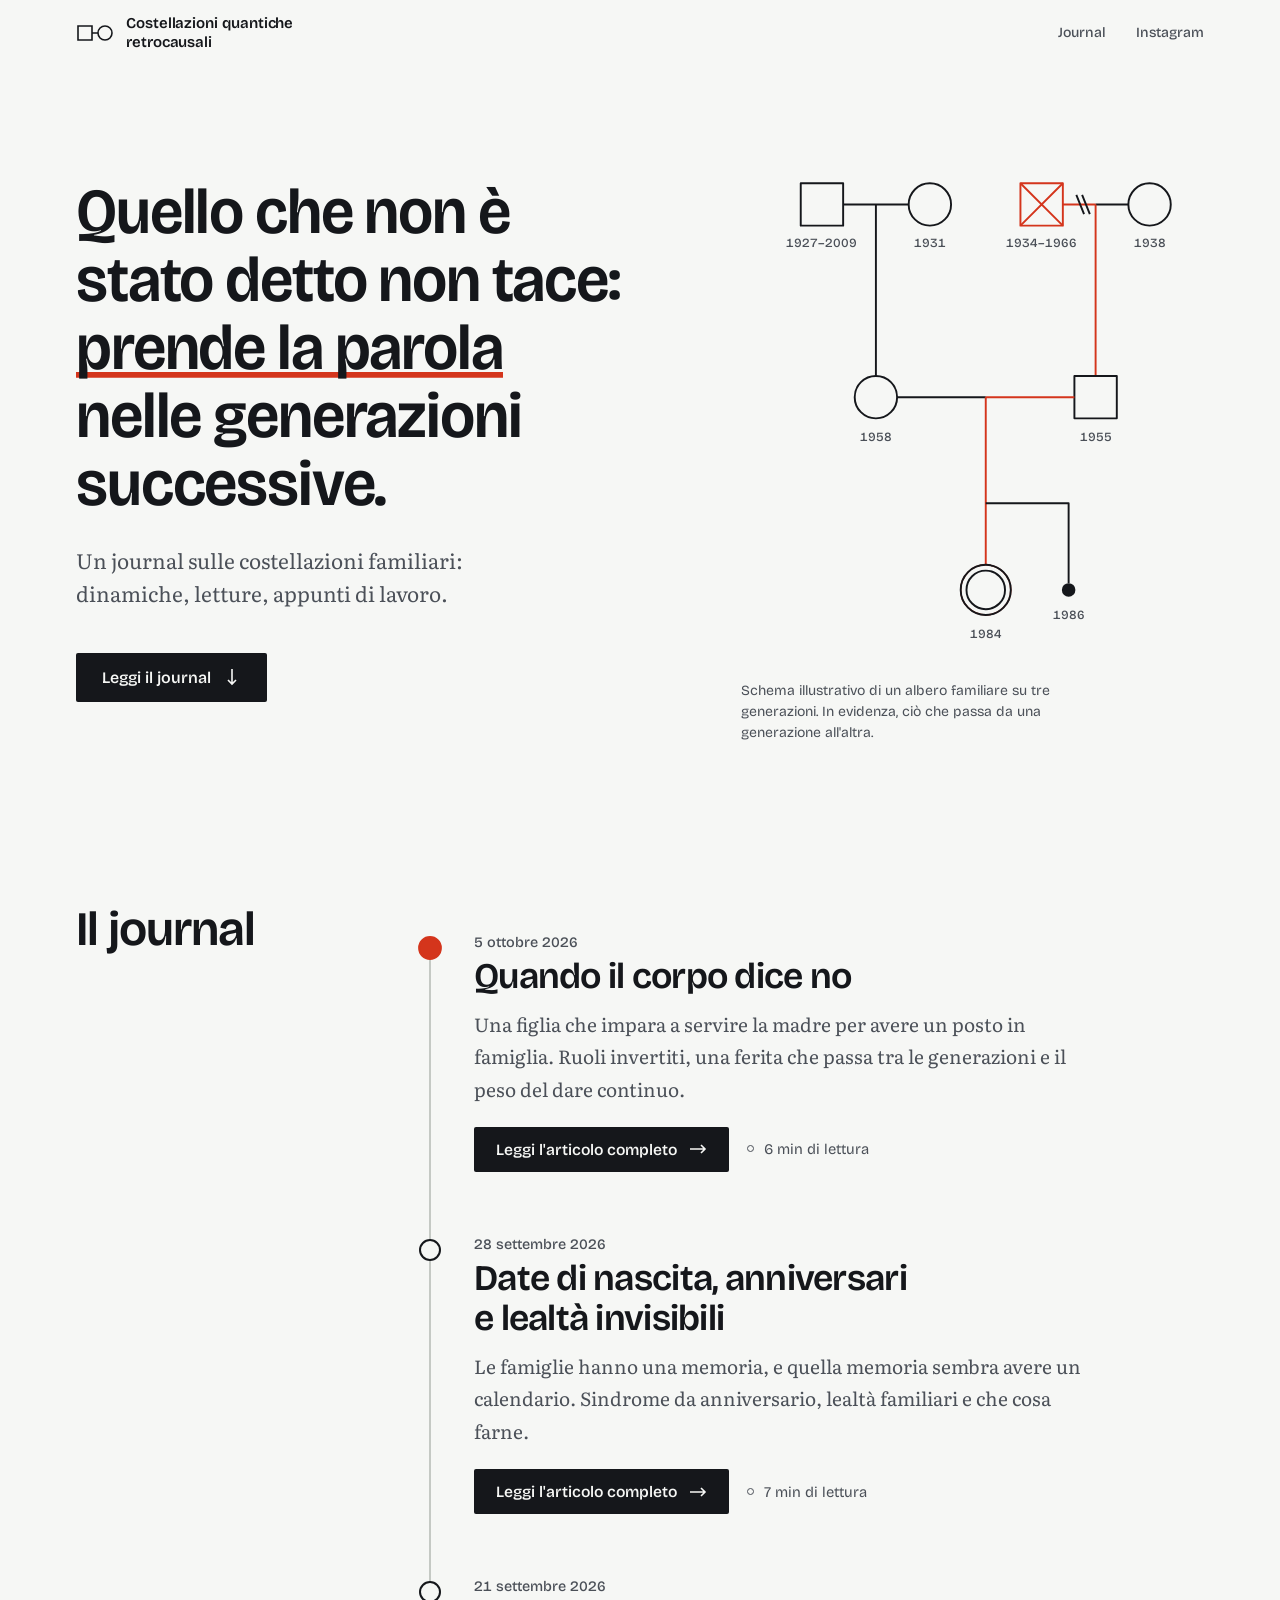
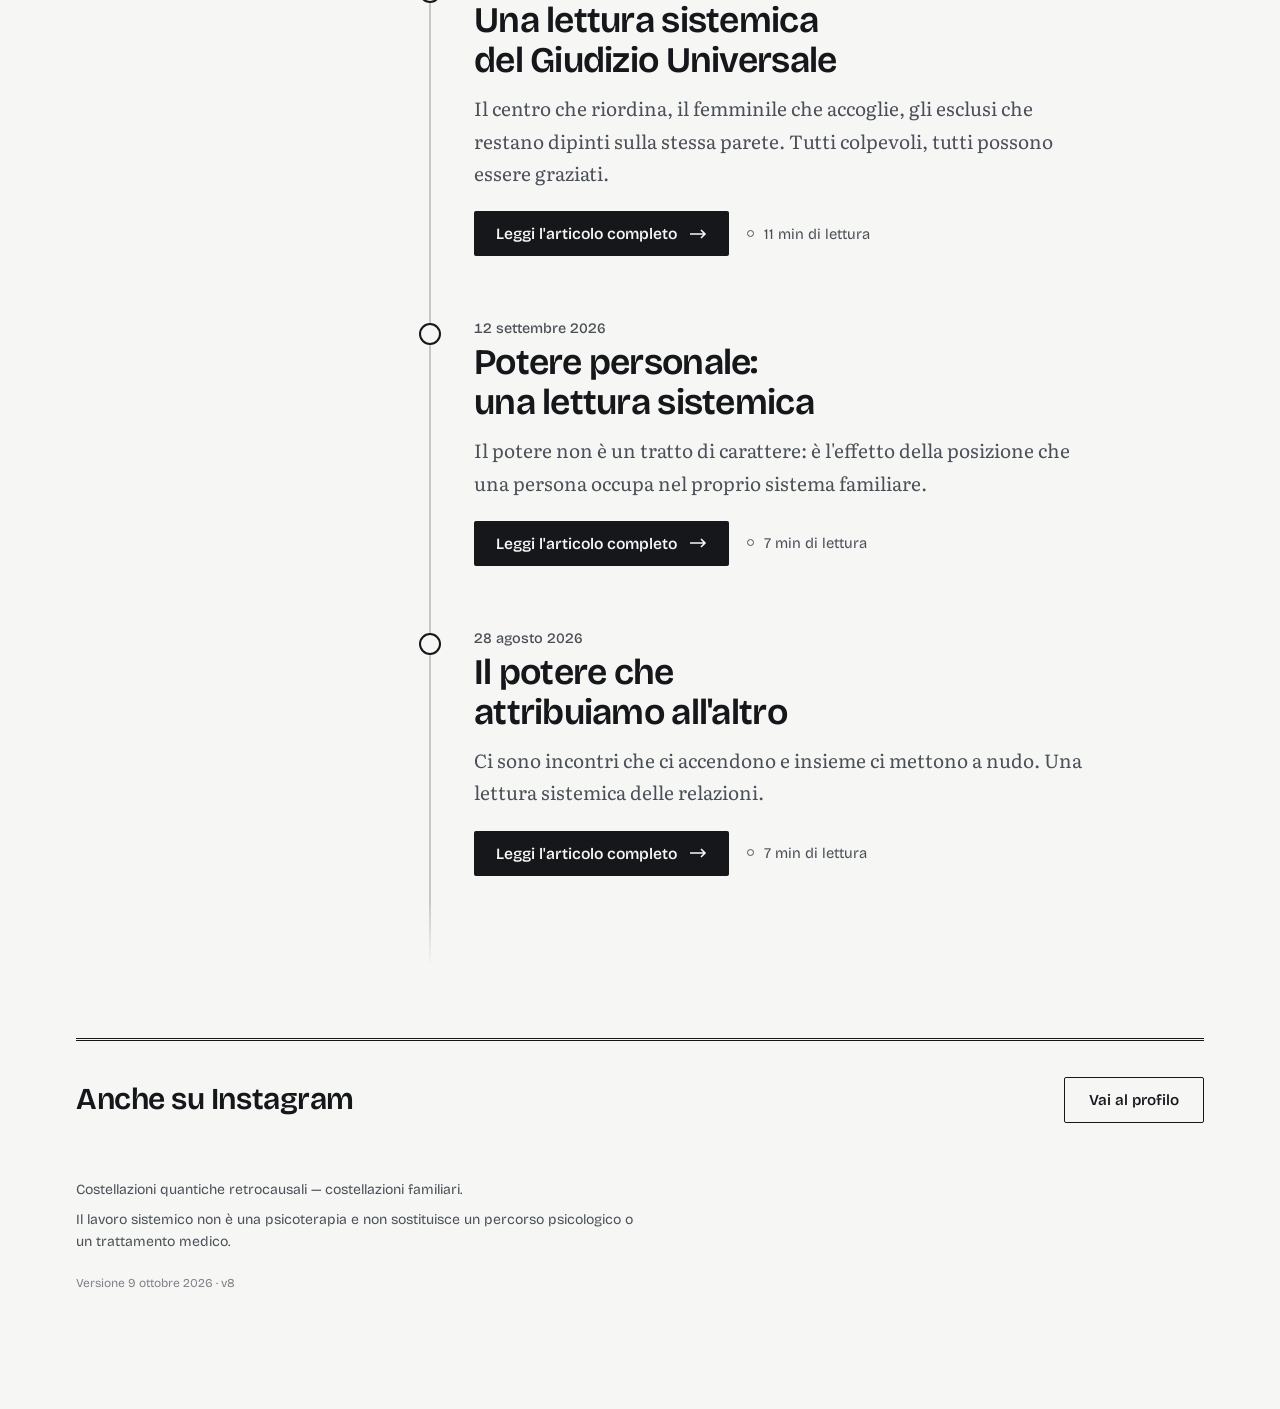
==== costellazioni/index.html @ 6360b984 "fix: Safari-safe scrolling and visible version stamp Co-Authored-By: Claude Opus 5.5 <noreply@anthro" ====
<!DOCTYPE html>
<html lang="it" class="no-js" data-palette="originale">
<head>
<meta charset="utf-8">
<meta name="viewport" content="width=device-width, initial-scale=1, viewport-fit=cover">
<title>Costellazioni quantiche retrocausali</title>
<meta name="description" content="Journal sulle costellazioni familiari: dinamiche, letture, appunti di lavoro.">
<meta property="og:title" content="Costellazioni quantiche retrocausali">
<meta property="og:description" content="Journal sulle costellazioni familiari.">
<meta property="og:type" content="website">
<meta name="theme-color" content="#F6F7F5" media="(prefers-color-scheme: light)">
<meta name="theme-color" content="#121417" media="(prefers-color-scheme: dark)">
<link rel="icon" href="data:image/svg+xml,%3Csvg xmlns='http://www.w3.org/2000/svg' viewBox='0 0 32 32'%3E%3Crect width='32' height='32' fill='%2315171B'/%3E%3Ccircle cx='16' cy='16' r='9' fill='none' stroke='%23F6F7F5' stroke-width='2.5'/%3E%3Ccircle cx='16' cy='16' r='3' fill='%23D4351C'/%3E%3C/svg%3E">
<link rel="preconnect" href="https://fonts.googleapis.com">
<link rel="preconnect" href="https://fonts.gstatic.com" crossorigin>
<link href="https://fonts.googleapis.com/css2?family=Bricolage+Grotesque:opsz,wdth,wght@12..96,96,400..660&family=Literata:ital,opsz,wght@0,7..72,400..660;1,7..72,400..500&display=swap" rel="stylesheet">
<style>
/* ───────── palette: cambia data-palette su <html>, oppure apri la pagina con ?palette=nome ───────── */
:root,[data-palette="originale"]{
  --paper:#F6F7F5; --wash:#ECEEEA; --ink:#15171B; --ink-2:#4B5058; --line:#C5C9C4;
  --acc:#D4351C; --acc-ink:#B22812; --on-acc:#FFFFFF;
}
@media (prefers-color-scheme:dark){
  [data-palette="originale"]{--paper:#121417; --wash:#1A1D21; --ink:#ECEDEA; --ink-2:#A5ABB3; --line:#2F3439;
    --acc:#FF5A3C; --acc-ink:#FF7A5F; --on-acc:#121417}
}
[data-palette="indaco"]{--paper:#F3F4F8; --wash:#E7E9F1; --ink:#10142B; --ink-2:#474D66; --line:#C7CADB;
  --acc:#2F3FD0; --acc-ink:#2A37B8; --on-acc:#FFFFFF}
[data-palette="archivio"]{--paper:#ECE8E0; --wash:#E2DDD2; --ink:#23201C; --ink-2:#5A544B; --line:#CFC8BB;
  --acc:#8C2F39; --acc-ink:#7E2731; --on-acc:#FFFFFF}
[data-palette="notturno"]{--paper:#0F1A1F; --wash:#152329; --ink:#E8EEEA; --ink-2:#9FB0AE; --line:#2A3A40;
  --acc:#F2B33D; --acc-ink:#F6C462; --on-acc:#0F1A1F}
[data-palette="rame"]{--paper:#EEF2EE; --wash:#E2E9E3; --ink:#142420; --ink-2:#4A5D57; --line:#C3CFC9;
  --acc:#0F8A6B; --acc-ink:#0B6E55; --on-acc:#FFFFFF}
[data-palette="vinaccia"]{--paper:#F4F1F6; --wash:#EAE4EE; --ink:#1E1626; --ink-2:#5A4E63; --line:#D3CAD9;
  --acc:#B0306A; --acc-ink:#962657; --on-acc:#FFFFFF}

:root{
  --display:"Bricolage Grotesque",system-ui,-apple-system,"Segoe UI",sans-serif;
  --text:"Literata",Georgia,"Times New Roman",serif;
  --out:cubic-bezier(.23,1,.32,1);
  --drawer:cubic-bezier(.32,.72,0,1);
  --gut:clamp(20px,5vw,56px); --max:1240px;
  --rx:20px; --rp:64px;
  color-scheme:light dark;
}
[data-palette="notturno"]{color-scheme:dark}
@media (max-width:759px){
  :root{--rx:17px;--rp:46px}
  .gen::before,.filo{width:3px;margin-left:-1.5px}
  .testo h3::before{width:18px;height:18px;left:calc(var(--rx) - var(--rp) - 9px)}
}
*{box-sizing:border-box}
[hidden]{display:none!important}
html{-webkit-text-size-adjust:100%;scrollbar-color:var(--ink-2) var(--paper)}
body{margin:0;background:var(--paper);color:var(--ink);font-family:var(--text);
  font-size:clamp(1.0625rem,1rem + .3vw,1.1875rem);line-height:1.7;font-optical-sizing:auto;
  -webkit-font-smoothing:antialiased;text-rendering:optimizeLegibility;-webkit-tap-highlight-color:transparent;
  transition:background-color .4s var(--out),color .4s var(--out)}
a{color:inherit}
button{font:inherit;color:inherit}
button,a,[role="button"]{touch-action:manipulation}
button{-webkit-user-select:none;user-select:none;-webkit-touch-callout:none}
::selection{background:var(--acc);color:var(--on-acc)}
:focus-visible{outline:2px solid var(--ink);outline-offset:3px;border-radius:2px}

/* ───────── testata ───────── */
.prog{position:fixed;inset:0 0 auto 0;height:3px;background:var(--acc);z-index:40;pointer-events:none;
  transform-origin:0 50%;transform:scaleX(0);will-change:transform;opacity:0;transition:opacity .3s var(--out)}
.prog.on{opacity:1}
.testata{position:sticky;top:0;z-index:30;background:var(--paper);border-bottom:1px solid transparent;
  transition:border-color .2s var(--out),background-color .4s var(--out)}
.testata.scesa{border-bottom-color:var(--line)}
.bar{max-width:var(--max);margin:0 auto;padding:14px max(var(--gut),env(safe-area-inset-right,0px)) 14px max(var(--gut),env(safe-area-inset-left,0px));display:flex;align-items:center;justify-content:space-between;gap:20px}
.marchio{display:flex;align-items:center;gap:12px;text-decoration:none;font:600 15px/1.25 var(--display);letter-spacing:-.005em;max-width:25ch}
.marchio svg{flex:none;width:38px;height:20px;fill:none;stroke:var(--ink);stroke-width:1.6;overflow:visible}
.marchio .mc{transform-origin:29px 10px;transition:transform .5s var(--out)}
@media (hover:hover) and (pointer:fine){.marchio:hover .mc{transform:rotate(180deg) scale(1.15)}}
.menu{display:flex;gap:clamp(16px,3vw,30px);font:500 14px var(--display)}
.menu a{color:var(--ink-2);padding:6px 0;text-decoration:underline;text-decoration-color:transparent;text-decoration-thickness:2px;
  text-underline-offset:.35em;transition:color .16s var(--out),text-decoration-color .16s var(--out)}
@media (hover:hover) and (pointer:fine){.menu a:hover{color:var(--ink);text-decoration-color:var(--acc)}}
@media (max-width:520px){.marchio{font-size:13.5px;gap:9px;max-width:none}.marchio svg{width:30px;height:16px}.menu{font-size:13px;gap:14px}.bar{gap:12px}}

/* ───────── prima schermata ───────── */
.hero{max-width:var(--max);margin:0 auto;padding:clamp(36px,7vh,88px) var(--gut) clamp(56px,10vh,112px);
  display:grid;grid-template-columns:minmax(0,1.12fr) minmax(0,.88fr);gap:clamp(32px,6vw,88px);align-items:center;min-height:min(86svh,800px)}
.hero h1{margin:0;font:620 clamp(2.1rem,1.25rem + 3.6vw,4rem)/1.06 var(--display);font-stretch:96%;letter-spacing:-.018em;text-wrap:balance}
.w{display:inline-block;overflow:hidden;vertical-align:top;padding:0 .02em .14em;margin:0 -.02em -.14em}
.w>span{display:inline-block}
.js .w>span{animation:sale .95s var(--out) calc(.08s + var(--i)*42ms) backwards}
@keyframes sale{from{transform:translateY(112%)}}
.seg{background:linear-gradient(var(--acc),var(--acc)) 0 88%/0% .09em no-repeat;-webkit-box-decoration-break:clone;box-decoration-break:clone}
.js .seg{animation:sotto 1.1s var(--out) 1.25s forwards}
.no-js .seg{background-size:100% .09em}
@keyframes sotto{to{background-size:100% .09em}}
.hero .sotto{margin:clamp(20px,3vh,30px) 0 0;max-width:34ch;font-size:clamp(1.1rem,1rem + .5vw,1.3rem);line-height:1.55;color:var(--ink-2)}
.js .hero .sotto,.js .hero .btn{animation:entra .9s var(--out) backwards}
.js .hero .sotto{animation-delay:.55s}.js .hero .btn{animation-delay:.7s}
@keyframes entra{from{opacity:0;transform:translateY(14px)}}
.btn{display:inline-flex;align-items:center;gap:12px;margin-top:clamp(28px,5vh,44px);background:var(--ink);color:var(--paper);
  padding:15px 26px;border-radius:2px;text-decoration:none;font:560 1rem var(--display);
  transition:background-color .16s var(--out),transform .16s var(--out)}
.btn svg{width:18px;height:10px;fill:none;stroke:currentColor;stroke-width:1.6;transform:rotate(90deg);animation:bob 2.4s var(--out) 2s infinite}
@keyframes bob{0%,60%,100%{transform:rotate(90deg) translateX(0)}30%{transform:rotate(90deg) translateX(4px)}}
.btn:active{transform:scale(.97)}
@media (hover:hover) and (pointer:fine){.btn:hover{background:var(--acc-ink);color:var(--on-acc)}}

.gen-fig{margin:0;justify-self:end;width:100%;max-width:470px}
.gen-fig svg{display:block;width:100%;height:auto;overflow:visible;transform:translate3d(var(--fx,0),var(--fy,0),0)}
.gen-fig figcaption{margin-top:22px;font:400 .875rem/1.5 var(--display);color:var(--ink-2);max-width:40ch}
.js .gen-fig figcaption{animation:entra .9s var(--out) 2.2s backwards}
.s{fill:none;stroke:var(--ink);stroke-width:2;stroke-linejoin:round}
.s.r{stroke:var(--acc)}
.pieno{fill:var(--ink)}
.punto{fill:var(--acc)}
.fermo .alone{animation-play-state:paused}
.alone{fill:none;stroke:var(--acc);stroke-width:1.5;transform-origin:254px 470px;animation:respira 3.2s var(--out) 2.4s infinite backwards}
@keyframes respira{0%{transform:scale(1);opacity:.75}100%{transform:scale(1.9);opacity:0}}
.dt{font:500 13px var(--display);fill:var(--ink-2);text-anchor:middle;font-variant-numeric:tabular-nums}
.dr{animation:disegna .9s var(--out) var(--d,0s) backwards}
.dt,.pieno{animation:appare .6s var(--out) var(--d,0s) backwards}
@keyframes disegna{from{stroke-dasharray:1;stroke-dashoffset:1}to{stroke-dasharray:1;stroke-dashoffset:0}}
@keyframes appare{from{opacity:0}}
@media (max-width:520px){.dt{display:none}}

/* ───────── il journal: elenco come discendenza ───────── */
.journal{max-width:var(--max);margin:0 auto;padding:clamp(36px,7vh,88px) var(--gut) clamp(40px,8vh,96px);
  display:grid;grid-template-columns:minmax(0,.34fr) minmax(0,1fr);gap:clamp(24px,5vw,72px);scroll-margin-top:56px}
.lato{position:sticky;top:92px;align-self:start;max-height:calc(100svh - 112px);overflow:auto;scrollbar-width:thin}
.lato h2{margin:0;font:620 clamp(1.9rem,1.4rem + 2vw,3rem)/1.05 var(--display);letter-spacing:-.02em}
.leggendo{margin-top:34px;padding-top:22px;border-top:3px double var(--ink)}
.js .leggendo{animation:entra .5s var(--out) backwards}
.leggendo .lt,.foglio .lt{margin:0;font:500 .82rem var(--display);color:var(--ink-2)}
.leggendo .lt-t,.foglio .lt-t{margin:4px 0 16px;font:620 1.05rem/1.25 var(--display);text-wrap:balance}
.sez{list-style:none;margin:0;padding:0 0 4px;position:relative}
.sez::before{content:"";position:absolute;left:5px;top:12px;bottom:12px;width:1px;background:var(--line)}
.sez a{display:block;position:relative;padding:5px 0 5px 26px;text-decoration:none;font:450 .88rem/1.35 var(--display);color:var(--ink-2);transition:color .16s var(--out)}
.sez a::before{content:"";position:absolute;left:0;top:.6em;width:11px;height:11px;border-radius:50%;border:1.5px solid var(--ink-2);background:var(--paper);
  transition:background-color .25s var(--out),border-color .25s var(--out),box-shadow .25s var(--out)}
@media (hover:hover) and (pointer:fine){.sez a:hover{color:var(--ink)}}
.sez a.fatto::before{background:var(--ink-2)}
.sez a[aria-current]{color:var(--ink);font-weight:600}
.sez a[aria-current]::before{background:var(--acc);border-color:var(--acc);box-shadow:0 0 0 3px var(--paper),0 0 0 4.5px var(--acc)}
.btn-c{display:inline-flex;align-items:center;gap:10px;margin-top:18px;padding:10px 16px;border:1.5px solid var(--ink);border-radius:2px;background:none;cursor:pointer;
  font:560 .9rem var(--display);transition:background-color .16s var(--out),color .16s var(--out),transform .16s var(--out)}
.btn-c svg{width:10px;height:10px;fill:none;stroke:currentColor;stroke-width:1.6}
.btn-c:active{transform:scale(.97)}
@media (hover:hover) and (pointer:fine){.btn-c:hover{background:var(--ink);color:var(--paper)}}

.gen{list-style:none;margin:0;padding:0 0 56px;position:relative;--p:0}
.gen::before,.filo{content:"";position:absolute;left:var(--rx);top:46px;bottom:0;width:2px;margin-left:-1px;
  -webkit-mask-image:linear-gradient(#000 calc(100% - 64px),transparent);mask-image:linear-gradient(#000 calc(100% - 64px),transparent)}
.gen::before{background:var(--line)}
.filo{display:block;background:var(--acc);transform-origin:50% 0;transform:scaleY(0);will-change:transform;pointer-events:none}
.voce{position:relative;scroll-margin-top:72px}
.js .voce{opacity:0;transform:translateY(28px);transition:opacity .8s var(--out),transform .9s var(--out)}
.js .voce.visto{opacity:1;transform:none}
.apri{display:block;padding:30px 0 34px var(--rp);position:relative}
.nodo{position:absolute;left:calc(var(--rx) - 11px);top:33px;width:22px;height:22px;border-radius:50%;
  border:2px solid var(--ink);background:var(--paper);z-index:1;
  transition:box-shadow .3s var(--out),background-color .3s var(--out),border-color .3s var(--out),transform .45s cubic-bezier(.34,1.56,.64,1)}
.voce.acceso .nodo{border-color:var(--acc);background:var(--acc);transform:scale(1.08)}
.voce.aperta .nodo{background:var(--paper);border-color:var(--acc);box-shadow:0 0 0 3px var(--paper),0 0 0 5px var(--acc)}
.voce time{font:500 .9rem var(--display);color:var(--ink-2);font-variant-numeric:tabular-nums;display:block}
.apri h3{margin:6px 0 12px;font:620 clamp(1.5rem,1.15rem + 1.5vw,2.25rem)/1.1 var(--display);letter-spacing:-.02em;text-wrap:balance;max-width:22ch;
  }
.estratto{margin:0;color:var(--ink-2);max-width:56ch}
.voce.aperta .estratto{font-style:italic}
.azioni{display:flex;flex-wrap:wrap;align-items:center;gap:10px 18px;margin-top:22px}
.no-js .leggi{display:none}
.leggi{display:inline-flex;align-items:center;gap:12px;padding:13px 22px;border:0;border-radius:2px;background:var(--ink);color:var(--paper);cursor:pointer;
  font:560 .98rem var(--display);transition:background-color .16s var(--out),color .16s var(--out),transform .16s var(--out)}
.leggi svg{width:18px;height:10px;fill:none;stroke:currentColor;stroke-width:1.6;transition:transform .35s var(--out)}
.leggi:active{transform:scale(.97)}
.voce.aperta .leggi{background:none;color:var(--ink);box-shadow:inset 0 0 0 1.5px var(--ink)}
.voce.aperta .leggi svg{transform:rotate(-90deg)}
.azioni .tempo{font:400 .92rem var(--display);color:var(--ink-2)}
.azioni .tempo:not(:empty)::before{content:"";display:inline-block;width:5px;height:5px;border:1.2px solid currentColor;border-radius:50%;margin:0 10px 2px 0}
@media (hover:hover) and (pointer:fine){
  .voce:not(.aperta) .leggi:hover{background:var(--acc-ink);color:var(--on-acc)}
  .voce:not(.aperta) .leggi:hover svg{transform:translateX(5px)}
  .voce.aperta .leggi:hover{background:var(--ink);color:var(--paper)}
  .voce:not(.aperta):hover .nodo{box-shadow:0 0 0 3px var(--paper),0 0 0 5px var(--ink)}
}

/* corpo dell'articolo: si apre nel posto in cui si trova */
.js .corpo{display:grid;grid-template-rows:0fr;transition:grid-template-rows .8s var(--drawer)}
.js .voce.aperta .corpo{grid-template-rows:1fr}
.corpo.subito{transition:none!important}
.corpo-in{min-height:0;overflow:hidden}
.pad{padding:0 0 clamp(36px,7vh,72px) var(--rp)}
.testo{max-width:66ch}
.js .testo>*{opacity:0;transform:translateY(16px);transition:opacity .25s var(--out),transform .25s var(--out)}
.js .aperta .testo>*{opacity:1;transform:none;transition:opacity .7s var(--out),transform .8s var(--out);transition-delay:.5s}
.js .aperta .testo>:nth-child(1){transition-delay:.18s}.js .aperta .testo>:nth-child(2){transition-delay:.24s}
.js .aperta .testo>:nth-child(3){transition-delay:.3s}.js .aperta .testo>:nth-child(4){transition-delay:.36s}
.js .aperta .testo>:nth-child(5){transition-delay:.42s}
.testo p{margin:0 0 1.15em}
.testo>:nth-child(n+10):not(h3){content-visibility:auto;contain-intrinsic-size:auto 180px}
.testo h3{position:relative;margin:2.5em 0 .7em;font:620 clamp(1.4rem,1.15rem + 1vw,1.85rem)/1.15 var(--display);letter-spacing:-.018em;text-wrap:balance;scroll-margin-top:92px}
.testo h3::before{content:"";position:absolute;left:calc(var(--rx) - var(--rp) - 8px);top:.32em;width:16px;height:16px;border-radius:50%;
  border:2px solid var(--ink);background:var(--paper);
  transition:background-color .35s var(--out),border-color .35s var(--out),transform .5s cubic-bezier(.34,1.56,.64,1)}
.testo h3.passato::before{background:var(--acc);border-color:var(--acc);transform:scale(1.12)}
.testo strong{font-weight:660}
.testo ul{list-style:none;margin:0 0 1.4em;padding:0}
.testo li{position:relative;padding-left:1.8em;margin:0 0 .6em}
.testo li::before{content:"";position:absolute;left:.15em;top:.66em;width:.6em;height:.6em;border:1.5px solid var(--ink);border-radius:50%}
.testo .citazione{margin:1.6em 0;padding-left:1.1em;border-left:1px solid var(--ink);font-style:italic;font-size:1.14em;line-height:1.55}
.testo .nota{font-size:.92em;line-height:1.6;color:var(--ink-2);margin-top:1.2em}
.testo .nota:last-child{margin-top:3em;padding-top:1.4em;border-top:3px double var(--ink)}
.fine-art{display:flex;flex-wrap:wrap;gap:12px 24px;align-items:center;margin-top:28px}

/* telefono: barra della sezione corrente e pannello delle sezioni */
.pill{position:fixed;left:12px;right:12px;bottom:calc(12px + env(safe-area-inset-bottom,0px));z-index:35;display:none;
  align-items:center;gap:12px;padding:12px 16px 14px;border:0;border-radius:14px;background:var(--ink);color:var(--paper);cursor:pointer;text-align:left;
  box-shadow:0 10px 30px rgba(0,0,0,.22);transform:translateY(160%);transition:transform .45s var(--drawer)}
.pill.su{transform:none}
.pill:active{transform:scale(.98)}
.pill-t{flex:1;min-width:0}
.pill-l{display:block;font:500 .75rem var(--display);opacity:.7}
.pill-s{display:block;font:600 .95rem/1.25 var(--display);white-space:nowrap;overflow:hidden;text-overflow:ellipsis}
.pill-pr{position:absolute;left:16px;right:16px;bottom:7px;height:2px;border-radius:2px;background:rgba(127,127,127,.35);overflow:hidden}
.pill-pr i{display:block;height:100%;background:var(--acc);transform-origin:0 50%;transform:scaleX(0)}
.pill svg{flex:none;width:14px;height:9px;fill:none;stroke:currentColor;stroke-width:1.6}
.velo-f{position:fixed;inset:0;z-index:44;background:rgba(0,0,0,.38);opacity:0;transition:opacity .3s var(--out)}
.velo-f.su{opacity:1}
.foglio{position:fixed;left:0;right:0;bottom:0;z-index:45;max-height:78svh;overflow:auto;overscroll-behavior:contain;
  background:var(--paper);border-radius:18px 18px 0 0;padding:10px 22px calc(24px + env(safe-area-inset-bottom,0px));
  box-shadow:0 -12px 40px rgba(0,0,0,.2);transform:translateY(100%);transition:transform .45s var(--drawer)}
.foglio.su{transform:none}
.foglio .maniglia{display:block;width:40px;height:4px;border-radius:4px;background:var(--line);margin:0 auto 16px}
.foglio .sez a{font-size:1rem;padding:9px 0 9px 30px}
.foglio .sez a::before{top:.85em;width:13px;height:13px}
.foglio .sez::before{left:6px}
@media (max-width:759px){.js .pill{display:flex}}

/* ───────── coda e piede ───────── */
.coda{max-width:var(--max);margin:0 auto;padding:0 var(--gut);scroll-margin-top:56px}
.coda-in{border-top:3px double var(--ink);padding:36px 0 56px;display:flex;justify-content:space-between;align-items:center;gap:20px 32px;flex-wrap:wrap}
.coda h2{margin:0;font:620 clamp(1.4rem,1.2rem + 1vw,1.9rem)/1.15 var(--display);letter-spacing:-.015em}
.btn-o{display:inline-block;padding:13px 24px;border:1.5px solid var(--ink);border-radius:2px;text-decoration:none;font:560 .95rem var(--display);
  transition:background-color .16s var(--out),color .16s var(--out),transform .16s var(--out)}
.btn-o:active{transform:scale(.97)}
@media (hover:hover) and (pointer:fine){.btn-o:hover{background:var(--ink);color:var(--paper)}}
.piede{max-width:var(--max);margin:0 auto;padding:0 var(--gut) clamp(72px,12vh,112px);font:400 .875rem/1.6 var(--display);color:var(--ink-2)}
.piede p{margin:0 0 8px;max-width:62ch}
.piede .versione{margin-top:20px;font-size:.75rem;opacity:.7}

@media (max-width:999px),(pointer:coarse){
  .js .corpo{display:block;transition:none}
  .js .voce:not(.aperta) .corpo{display:none}
  .js .testo>*,.js .aperta .testo>*{opacity:1;transform:none;transition:none}
  .js .aperta .testo>:nth-child(-n+6){animation:entra .7s var(--out) backwards}
  .js .aperta .testo>:nth-child(2){animation-delay:.07s}.js .aperta .testo>:nth-child(3){animation-delay:.14s}
  .js .aperta .testo>:nth-child(4){animation-delay:.21s}.js .aperta .testo>:nth-child(5){animation-delay:.28s}
  .js .aperta .testo>:nth-child(6){animation-delay:.35s}
}
@media (min-width:760px) and (max-width:999px){
  .journal{grid-template-columns:minmax(200px,.36fr) minmax(0,1fr);gap:32px}
  .lato h2{font-size:2rem}
}
@media (max-width:759px){
  .journal{grid-template-columns:minmax(0,1fr)}
  .lato{position:static;max-height:none;overflow:visible}
  .leggendo{display:none}
}
@media (max-width:899px){
  .hero{grid-template-columns:minmax(0,1fr);min-height:0}
  .gen-fig{justify-self:start;max-width:420px}
}
@media (prefers-reduced-motion:reduce){
  *,*::before,*::after{animation:none!important;transition-duration:.01ms!important;transition-delay:0s!important}
  .js .voce{opacity:1;transform:none}
  .seg{background-size:100% .09em}
}
</style>
</head>
<body>
<div class="prog" id="prog" aria-hidden="true"></div>

<header class="testata" id="testata">
  <div class="bar">
    <a class="marchio" href="#">
      <svg viewBox="0 0 38 20" aria-hidden="true"><path d="M2 3h14v14H2zM16 10h6"/><path class="mc" d="M22 10a7 7 0 1 0 14 0a7 7 0 1 0-14 0"/></svg>
      <span>Costellazioni quantiche retrocausali</span>
    </a>
    <nav class="menu" aria-label="Principale"><a href="#journal">Journal</a><a href="#instagram">Instagram</a></nav>
  </div>
</header>

<main>
<section class="hero">
  <div>
    <h1 id="titolo">Quello che non è stato detto non tace: <span class="seg">prende la parola</span> nelle generazioni successive.</h1>
    <p class="sotto">Un journal sulle costellazioni familiari: dinamiche, letture, appunti di lavoro.</p>
    <a class="btn" href="#journal"><span>Leggi il journal</span><svg viewBox="0 0 18 10" aria-hidden="true"><path d="M1 5h15M12 1l4 4-4 4"/></svg></a>
  </div>

  <figure class="gen-fig" id="fig">
    <svg viewBox="0 0 480 540" aria-hidden="true">
      <path class="s dr" pathLength="1" style="--d:.05s" d="M62 48H106V92H62Z"/>
      <path class="s dr" pathLength="1" style="--d:.15s" d="M174 70a22 22 0 1 0 44 0a22 22 0 1 0-44 0"/>
      <path class="s dr" pathLength="1" style="--d:.3s" d="M106 70H174"/>
      <path class="s dr r" pathLength="1" style="--d:.2s" d="M290 48H334V92H290Z"/>
      <path class="s dr r" pathLength="1" style="--d:.45s" d="M290 48L334 92M334 48L290 92"/>
      <path class="s dr" pathLength="1" style="--d:.3s" d="M402 70a22 22 0 1 0 44 0a22 22 0 1 0-44 0"/>
      <path class="s dr r" pathLength="1" style="--d:.6s" d="M334 70H368"/>
      <path class="s dr" pathLength="1" style="--d:.7s" d="M368 70H402"/>
      <path class="s dr" pathLength="1" style="--d:.85s" d="M348 60L356 80M354 60L362 80"/>
      <path class="s dr" pathLength="1" style="--d:.5s" d="M140 70V248"/>
      <path class="s dr r" pathLength="1" style="--d:.95s" d="M368 70V248"/>
      <path class="s dr" pathLength="1" style="--d:.9s" d="M118 270a22 22 0 1 0 44 0a22 22 0 1 0-44 0"/>
      <path class="s dr" pathLength="1" style="--d:1.1s" d="M346 248H390V292H346Z"/>
      <path class="s dr" pathLength="1" style="--d:1.1s" d="M162 270H254"/>
      <path class="s dr r" pathLength="1" style="--d:1.3s" d="M346 270H254"/>
      <path class="s dr r" pathLength="1" style="--d:1.55s" d="M254 270V444"/>
      <circle class="alone" cx="254" cy="470" r="26"/>
      <path class="s dr" pathLength="1" style="--d:1.8s" d="M234 470a20 20 0 1 0 40 0a20 20 0 1 0-40 0"/>
      <path class="s dr" pathLength="1" style="--d:1.9s" d="M228 470a26 26 0 1 0 52 0a26 26 0 1 0-52 0"/>
      <path class="s dr" pathLength="1" style="--d:1.9s" d="M254 380H340V463"/>
      <circle class="pieno" style="--d:2.1s" cx="340" cy="470" r="7"/>
      <circle class="punto" id="punto" r="5" opacity="0">
        <animateMotion id="viaggio" dur="4.6s" begin="2.4s;viaggio.end+1.6s" path="M312 70H368V270H254V444" calcMode="spline" keyPoints="0;1" keyTimes="0;1" keySplines=".45 0 .25 1"/>
        <animate attributeName="opacity" dur="4.6s" begin="2.4s;viaggio.end+1.6s" values="0;1;1;0" keyTimes="0;.08;.85;1"/>
      </circle>
      <text class="dt" style="--d:.5s" x="84" y="114">1927–2009</text>
      <text class="dt" style="--d:.55s" x="196" y="114">1931</text>
      <text class="dt" style="--d:.6s" x="312" y="114">1934–1966</text>
      <text class="dt" style="--d:.65s" x="424" y="114">1938</text>
      <text class="dt" style="--d:1.2s" x="140" y="316">1958</text>
      <text class="dt" style="--d:1.25s" x="368" y="316">1955</text>
      <text class="dt" style="--d:2.1s" x="254" y="520">1984</text>
      <text class="dt" style="--d:2.2s" x="340" y="500">1986</text>
    </svg>
    <figcaption>Schema illustrativo di un albero familiare su tre generazioni. In evidenza, ciò che passa da una generazione all&#x27;altra.</figcaption>
  </figure>
</section>

<section class="journal" id="journal">
  <div class="lato">
    <h2>Il journal</h2>
    <div class="leggendo" id="leggendo" hidden></div>
  </div>
  <ol class="gen" role="list">
    <li class="filo" aria-hidden="true"></li>
    <li class="voce" id="quando-il-corpo-dice-no">
      <div class="apri" data-slug="quando-il-corpo-dice-no">
        <span class="nodo" aria-hidden="true"></span>
        <time datetime="2026-10-05">5 ottobre 2026</time>
        <h3>Quando il corpo dice no</h3>
        <p class="estratto">Una figlia che impara a servire la madre per avere un posto in famiglia. Ruoli invertiti, una ferita che passa tra le generazioni e il peso del dare continuo.</p>
        <div class="azioni"><button class="leggi" type="button" aria-expanded="false" aria-controls="c-quando-il-corpo-dice-no"><span class="vai-t">Leggi l&#x27;articolo completo</span><svg viewBox="0 0 18 10" aria-hidden="true"><path d="M1 5h15M12 1l4 4-4 4"/></svg></button><span class="tempo"></span></div>
      </div>
      <div class="corpo" id="c-quando-il-corpo-dice-no"><div class="corpo-in"><div class="pad">
       <div class="testo">
      <p>Prendiamo un caso di scuola. Si chiama Alessia, e intorno ai trentacinque anni le viene diagnosticata un&#x27;artrite reumatoide, una malattia autoimmune. Negli anni peggiora, in modo graduale e progressivo, fino a limitarle alcuni movimenti: soprattutto quelli delle mani.</p>
      <p>Questo articolo non parla della sua malattia, che appartiene alla medicina. Parla della sua storia familiare: di come una bambina possa crescere occupando un posto che non è il suo, e di come questo posto venga a volte tramandato, da una generazione all&#x27;altra, sotto forme diverse.</p>
      <h3>Una casa in cui nessuno si prende cura</h3>
      <p>Alessia è figlia unica.</p>
      <p>La madre, Deborah, è una donna poco attenta ai bisogni della famiglia, e in particolare a quelli della bambina. Non è solo distrazione: c&#x27;è qualcosa di più attivo, una specie di indifferenza aggressiva. Quando sente che ci sarebbe bisogno di lei, non si muove.</p>
      <p>Il padre, Olindo, è assente in un altro modo. Sembra un uomo che si trova in una vita in cui non avrebbe voluto essere: distaccato dalla moglie e dalla figlia, presente il meno possibile, occupato a farsi gli affari propri.</p>
      <p>In mezzo, una bambina che cresce sostanzialmente da sola.</p>
      <h3>Un posto a qualunque costo</h3>
      <p>Un bambino ha bisogno di un posto nella propria famiglia più di quanto abbia bisogno di qualunque altra cosa. Se il posto di figlio non è disponibile — se nessuno lo accoglie, lo vede, lo nutre — se ne cerca un altro.</p>
      <p>Alessia capisce molto presto che l&#x27;unico modo per esistere accanto alla madre è diventarle utile. Non ricevere, ma dare. E così diventa, un passo alla volta, la sua inserviente: la governante della casa, quella che si occupa di tutto ciò che serve, perfino la complice di ciò che la madre mette in atto nei confronti del marito.</p>
      <p>Nel lavoro sistemico questo fenomeno ha un nome: <strong>parentificazione</strong>, o inversione dei ruoli. Il figlio assume nei confronti del genitore una funzione che spetterebbe al genitore: si prende cura, protegge, sostiene, contiene. La relazione diventa asimmetrica nel senso sbagliato. Non è più chi viene prima a dare a chi viene dopo, ma il contrario.</p>
      <p>Il prezzo è alto, e quasi sempre invisibile. La bambina che serve impara a dimenticarsi di sé. Impara che il suo valore sta in ciò che fa per gli altri. E non impara a ricevere: non perché non lo desideri, ma perché ricevere, nella sua esperienza, non è mai stato possibile.</p>
      <h3>Uno sguardo alla generazione precedente</h3>
      <p>Per capire una madre che non riesce a dare, il lavoro sistemico chiede di fare un passo indietro e guardare sua madre.</p>
      <p>Anche lì si ritrova una dinamica simile, ma con un tratto in più: la colpa. Rosa, la nonna di Alessia, faceva sentire i propri figli colpevoli di esistere — come se fossero loro la causa delle sue fatiche, dei suoi problemi, della sua vita difficile. Bambini continuamente attaccati, svalutati, tolti dal posto di figli e trascinati in un ruolo da adulti: dovevano provvedere non solo a sé stessi, ma al resto della famiglia.</p>
      <p>In Deborah, ancora bambina, questa esperienza lascia una ferita profonda, che si esprime come una forma depressiva. Una parte di lei si spegne sotto le accuse. Non si sente degna di ricevere.</p>
      <p>E qui si crea quello che si potrebbe chiamare un cortocircuito. Da adulta, quando si trova nella posizione di dover dare — accudire una figlia, contenerla, confermarla — si riattiva in lei il desiderio mai soddisfatto della bambina che voleva essere amata. Le due cose si scontrano: la bambina che chiede e l&#x27;adulta che dovrebbe offrire. E il sistema si spegne. Non riesce a dare nulla.</p>
      <h3>Due risposte opposte alla stessa ferita</h3>
      <p>Visto da questa distanza, il quadro cambia.</p>
      <p>Deborah e Alessia portano la stessa ferita: nessuna delle due ha potuto essere davvero figlia. Ma hanno reagito in modi opposti. Deborah si è spenta, e non riesce a dare. La figlia, per trovare un ruolo, ha cominciato a dare tutto, senza mai fermarsi e senza mai ricevere.</p>
      <p>Il <strong>dare continuo</strong> di Alessia non è generosità nel senso comune del termine. È una strategia di sopravvivenza: il modo che una bambina ha trovato per avere un posto in una casa in cui il posto di figlia non c&#x27;era.</p>
      <p>Questa lettura non serve a stabilire chi ha colpa. Ogni persona in questa catena è stata, prima di tutto, una bambina a cui è mancato qualcosa. Rosa, che accusava. Deborah, che si è spenta. Alessia, che ha servito. Riconoscerlo non giustifica il dolore che ciascuna ha causato, ma permette di vederlo dentro una storia più grande di ogni singola persona.</p>
      <h3>E il corpo?</h3>
      <p>Il titolo di questo articolo è un&#x27;immagine, e va preso come tale.</p>
      <p>Nel lavoro sistemico capita che si guardi anche alla malattia, e nel caso di Alessia la tentazione di collegare le cose è forte: una donna che ha usato le mani per servire tutta la vita, e una malattia che colpisce proprio le mani.</p>
      <p>Qui serve molta chiarezza. L&#x27;artrite reumatoide è una malattia autoimmune con cause biologiche: vi concorrono fattori genetici, ormonali e ambientali, e richiede la cura di un reumatologo. Non esiste alcuna prova che una dinamica familiare la provochi, né che decida quali articolazioni verranno colpite. Alcuni studi osservano che lo stress cronico e le esperienze difficili vissute nell&#x27;infanzia si associano a un rischio un po&#x27; più alto di malattie autoimmuni in generale: è un fattore tra molti, non una spiegazione della malattia di una persona.</p>
      <p>Per questo l&#x27;immagine delle mani che hanno sempre dato può avere un valore, ma solo come immagine. Può aiutare Alessia a guardare la propria storia, a riconoscere quanto ha dato e quanto poco ha ricevuto. Non può diventare il racconto di come si è ammalata. Una lettura di questo tipo, presa alla lettera, rischierebbe di aggiungere un peso a chi è già malato — l&#x27;idea di essersi procurato la malattia — e magari di distogliere dalle cure.</p>
      <p>La storia familiare e la malattia possono stare una accanto all&#x27;altra, nella vita di una persona, senza che una sia la causa dell&#x27;altra.</p>
      <h3>Imparare a ricevere</h3>
      <p>Che cosa può cambiare, allora?</p>
      <p>Il lavoro sistemico non chiede ad Alessia di smettere di voler bene alla madre, né di rinnegarla. Le propone qualcosa di più sottile: tornare al suo posto di figlia. Riconoscere che Deborah ha la sua storia e il suo destino, che vengono da lontano, e che non è compito della figlia ripararli. Restituire ciò che non le appartiene: il ruolo di inserviente, la responsabilità per il benessere di un&#x27;adulta, il dovere di dare per meritare un posto.</p>
      <p>E poi, forse la parte più difficile, imparare a ricevere. Da altri, se non dalla madre. Ricevere cura, attenzione, aiuto, senza sentirsi in debito e senza correre subito a ricambiare. Per chi è cresciuto servendo, è un apprendimento lento: ricevere può sembrare quasi pericoloso, come se togliesse l&#x27;unica ragione per cui si ha un posto nel mondo.</p>
      <p>Ma è proprio da lì che passa la possibilità di interrompere la catena. Non dare meno per principio, ma dare per scelta, e non per necessità.</p>
      <p class="nota"><em>Questa è una chiave di lettura, non una legge. Le dinamiche descritte sono ipotesi di lavoro utilizzate in ambito sistemico: illuminano molto, ma non spiegano tutto, e accanto a esse agiscono il temperamento, le esperienze personali e il contesto in cui si vive. Il lavoro sistemico non è una psicoterapia e non sostituisce un percorso psicologico o un trattamento medico. Alessia, Deborah, Olindo e Rosa sono nomi di fantasia: il caso descritto è un caso di scuola, e ogni riferimento a persone o cose è puramente casuale.</em></p>
       </div>
       <div class="fine-art"><button class="btn-c" type="button" data-chiudi><svg viewBox="0 0 10 10" aria-hidden="true"><path d="M1 1l8 8M9 1L1 9"/></svg><span>Chiudi l&#x27;articolo</span></button></div>
      </div></div></div>
    </li>
    <li class="voce" id="date-di-nascita-anniversari-e-lealta-invisibili">
      <div class="apri" data-slug="date-di-nascita-anniversari-e-lealta-invisibili">
        <span class="nodo" aria-hidden="true"></span>
        <time datetime="2026-09-28">28 settembre 2026</time>
        <h3>Date di nascita, anniversari e lealtà invisibili</h3>
        <p class="estratto">Le famiglie hanno una memoria, e quella memoria sembra avere un calendario. Sindrome da anniversario, lealtà familiari e che cosa farne.</p>
        <div class="azioni"><button class="leggi" type="button" aria-expanded="false" aria-controls="c-date-di-nascita-anniversari-e-lealta-invisibili"><span class="vai-t">Leggi l&#x27;articolo completo</span><svg viewBox="0 0 18 10" aria-hidden="true"><path d="M1 5h15M12 1l4 4-4 4"/></svg></button><span class="tempo"></span></div>
      </div>
      <div class="corpo" id="c-date-di-nascita-anniversari-e-lealta-invisibili"><div class="corpo-in"><div class="pad">
       <div class="testo">
      <p>Ogni anno, verso la fine di novembre, una donna si sente spenta. Non succede nulla di particolare, eppure il sonno peggiora, l&#x27;umore scende, tutto costa più fatica. Solo dopo molto tempo scopre che in quelle stesse settimane, quando lei aveva due anni, la madre aveva perso un figlio. In casa non se n&#x27;era mai parlato.</p>
      <p>Un uomo, avvicinandosi ai quarantacinque anni, entra in un&#x27;inquietudine che non riesce a spiegare. Lascia il lavoro all&#x27;improvviso, la sua relazione vacilla. Suo padre era morto a quarantacinque anni.</p>
      <p>Sono coincidenze? Forse. Ma nel lavoro sistemico storie come queste si incontrano abbastanza spesso da meritare attenzione. Non perché il passato decida il nostro destino, ma perché le famiglie hanno una memoria, e quella memoria sembra avere un calendario.</p>
      <h3>Una data che non è solo anagrafica</h3>
      <p>Dal punto di vista sistemico, la data di nascita non è soltanto un&#x27;informazione sul documento d&#x27;identità. È un segnalibro: indica in quale momento della storia emotiva della famiglia una persona è arrivata.</p>
      <p>Nessuno nasce in un tempo neutro. Si nasce mentre la famiglia sta attraversando qualcosa: un lutto, una migrazione, una difficoltà economica, una separazione, un segreto, un cambiamento importante. A volte si nasce dopo una perdita, e la nuova vita viene accolta — senza che nessuno lo dica — come una riparazione.</p>
      <p>In questo senso la data di nascita è un punto d&#x27;incontro fra tre storie: la propria biografia, la biografia della famiglia e delle generazioni precedenti — quella che si chiama dimensione <strong>transgenerazionale</strong> — e il contesto storico e sociale del tempo.</p>
      <p>Si può guardare a quella data come a un appuntamento fra la storia personale e quella del clan. Un appuntamento da esplorare, non una spiegazione da applicare.</p>
      <h3>Lealtà invisibili</h3>
      <p>Il concetto di <strong>lealtà familiare</strong> è stato elaborato dallo psichiatra ungherese-americano Ivan Böszörményi-Nagy, fondatore della cosiddetta <em>terapia contestuale</em>. Il suo libro più noto si intitola proprio <em>Lealtà invisibili</em>.</p>
      <p>L&#x27;idea è semplice e profonda. In ogni famiglia esistono legami di obbligo, di riconoscenza, di fedeltà e di reciprocità. Alcuni sono consapevoli: sappiamo di dovere qualcosa ai nostri genitori, sentiamo di volerli onorare. Altri agiscono in silenzio, e orientano le nostre scelte senza che ce ne accorgiamo.</p>
      <p>Una lealtà invisibile può spingere una persona a non superare chi l&#x27;ha preceduta. A non concedersi una felicità che sente &quot;troppo grande&quot; rispetto a quella che i suoi hanno avuto. A ripetere una sofferenza familiare pur di non sentirsi estranea. Sotto, in forma implicita, risuona spesso un messaggio che nessuno ha mai pronunciato:</p>
      <p class="citazione"><em>Se soffro come te, resto con te. Se vivo diversamente, rischio di tradirti.</em></p>
      <p>Le forme più frequenti sono tre. Non permettersi di stare meglio di un genitore o di un antenato che ha sofferto molto. Ripetere destini difficili — fallimenti, solitudini, malattie, rinunce — per restare vicini al dolore di famiglia. Sacrificare desideri, progetti o relazioni per mantenere l&#x27;equilibrio emotivo del sistema.</p>
      <p>La data di nascita può diventare uno dei luoghi in cui queste fedeltà si attivano: soprattutto quando cade vicino a un anniversario doloroso, o quando la vita porta la persona a raggiungere un&#x27;età che per qualcuno della famiglia è stata decisiva.</p>
      <h3>La sindrome da anniversario</h3>
      <p>Chi ha dato nome a questo fenomeno è Anne Ancelin Schützenberger, psicoterapeuta francese e figura di riferimento dell&#x27;approccio transgenerazionale, autrice di un libro diventato un classico, tradotto in italiano come <em>La sindrome degli antenati</em>.</p>
      <p>Con <strong>sindrome da anniversario</strong> si indica la possibile riattivazione di emozioni, sintomi, crisi o comportamenti in prossimità di una data collegata a un evento importante della famiglia: una morte, un incidente, una separazione, una perdita, una migrazione, un fallimento, un trauma che non è stato elaborato.</p>
      <p>La ricorrenza può prendere tre forme:</p>
      <ul>
      <li><strong>la stessa data</strong>: un malessere o una crisi che si ripresenta ogni anno nello stesso periodo</li>
      <li><strong>la stessa età</strong>: una persona attraversa una fase difficile all&#x27;età in cui un genitore è morto, si è separato o ha vissuto una perdita importante</li>
      <li><strong>il periodo intorno all&#x27;anniversario</strong>, in cui la vulnerabilità emotiva può aumentare.</li>
      </ul>
      <p>Schützenberger parla anche di <strong>stress da anniversario</strong>: nelle settimane vicine a una data carica di memoria, una persona può sentirsi più tesa, stanca, triste, ansiosa o conflittuale, senza collegare in alcun modo ciò che prova all&#x27;evento di origine. Spesso, infatti, non conosce nemmeno la data dell&#x27;evento.</p>
      <h3>Il doppio anniversario</h3>
      <p>C&#x27;è un caso che colpisce più degli altri, ed è quello che Schützenberger chiama <strong>doppio anniversario</strong>: una persona raggiunge l&#x27;età in cui un genitore o un antenato ha vissuto un evento traumatico, e proprio in quel periodo attraversa una crisi, una difficoltà nella coppia, un sintomo o una svolta improvvisa.</p>
      <p>È la storia dell&#x27;uomo dei quarantacinque anni. Il lavoro sistemico, però, non afferma che la sua crisi sia <em>causata</em> dalla morte del padre. Si chiede piuttosto se quell&#x27;età custodisca una memoria, una paura o una fedeltà che nessuno ha mai nominato. Magari, senza saperlo, quell&#x27;uomo non si è mai immaginato più vecchio del padre. Magari superare quell&#x27;età gli sembra una specie di sorpasso.</p>
      <p>La ripetizione non è mai inevitabile, e non ha valore di previsione. È una pista, non una sentenza.</p>
      <h3>Quando anniversario e lealtà si intrecciano</h3>
      <p>Le due cose spesso si incontrano. La data o l&#x27;età riattiva la memoria dell&#x27;evento; la lealtà invisibile rende difficile distinguersi da quel destino.</p>
      <p>Di solito la persona non ripete lo stesso fatto: ne ripete il <strong>nucleo emotivo</strong>. La perdita, l&#x27;esclusione, l&#x27;abbandono, il sacrificio, la colpa, la solitudine.</p>
      <p>Una bambina nasce pochi mesi dopo la morte di un nonno molto amato, e cresce sentendosi — senza che nessuno glielo chieda — chiamata a consolare. Una persona vive ogni anno un calo dell&#x27;umore nel periodo in cui, decenni prima, un genitore aveva subito un grave fallimento. Un adulto entra in crisi di coppia all&#x27;età in cui un antenato era stato lasciato, o era rimasto solo.</p>
      <p>In questa prospettiva la ripetizione può essere letta come una forma di fedeltà. Non una scelta consapevole, ma un modo per restare legati a chi ha sofferto, e per dare un posto a un dolore rimasto senza parole.</p>
      <h3>La data di nascita come appuntamento</h3>
      <p>Se la data di nascita è un punto d&#x27;ancoraggio nel tempo familiare, allora può suggerire domande. Non risposte definitive, ma domande utili:</p>
      <ul>
      <li>Che cosa è successo nella mia famiglia nei mesi prima e dopo la mia nascita?</li>
      <li>Ci sono lutti, nascite, aborti, migrazioni, separazioni vicini alla mia data?</li>
      <li>A quali età i miei genitori e i miei nonni hanno attraversato passaggi difficili? E che cosa vivo io, alle stesse età?</li>
      <li>Ci sono emozioni o sintomi che ritornano in un periodo preciso dell&#x27;anno?</li>
      </ul>
      <p>Uno strumento utile per mettere ordine è il <strong>genosociogramma</strong>: un albero genealogico arricchito, in cui accanto ai nomi si annotano date, età, legami, eventi critici, risorse e ripetizioni. Non serve a trovare un colpevole, né a incasellare la persona nel passato. Serve a rendere visibili connessioni che meritano di essere ascoltate.</p>
      <h3>Trasformare la lealtà</h3>
      <p>Il lavoro transgenerazionale non chiede di rinnegare la propria famiglia, né di tagliare i legami. Chiede di distinguere l&#x27;amore dalla ripetizione della sofferenza.</p>
      <p>Posso riconoscere ciò che è accaduto. Posso onorare chi mi ha preceduto. E, nello stesso momento, posso darmi il permesso di vivere una storia diversa. Restare fedeli non significa soffrire allo stesso modo: si può essere leali anche vivendo bene ciò che a qualcun altro è stato negato.</p>
      <p>Per questo la domanda centrale non è <em>&quot;come faccio a liberarmi dalla mia famiglia?&quot;</em>, ma:</p>
      <p class="citazione"><em>Come posso appartenere senza rinunciare a me stessa, o a me stesso?</em></p>
      <p>Rendere consapevoli date, età, ricorrenze e lealtà permette di passare da una ripetizione automatica a una scelta più libera e più responsabile.</p>
      <h3>Una cautela necessaria</h3>
      <p>Una parola di onestà, prima di chiudere. Quando si comincia a cercare coincidenze nelle date di famiglia, se ne trovano sempre: in ogni albero genealogico ci sono decine di date, e la nostra mente è bravissima a notare quelle che combaciano e a dimenticare tutte le altre. Per questo la sindrome da anniversario va usata come uno strumento per esplorare, non come una prova.</p>
      <p>Non è una diagnosi clinica e non dimostra rapporti di causa ed effetto. Se un malessere, psicologico o fisico, è persistente, intenso o preoccupante, la prima cosa da fare è rivolgersi a un medico o a uno psicoterapeuta qualificato. Il lavoro sulla storia familiare può affiancare quel percorso, mai sostituirlo.</p>
      <p>Fatta questa premessa, resta una possibilità preziosa: guardare il calendario della propria famiglia non per scoprirsi prigionieri, ma per accorgersi di ciò che, fino a quel momento, si ripeteva al buio.</p>
      <p class="nota"><em>Questa è una chiave di lettura, non una legge. Le dinamiche descritte sono ipotesi di lavoro utilizzate in ambito sistemico: illuminano molto, ma non spiegano tutto, e accanto a esse agiscono il temperamento, le esperienze personali e il contesto in cui si vive. Il lavoro sistemico non è una psicoterapia e non sostituisce un percorso psicologico o un trattamento medico.</em></p>
       </div>
       <div class="fine-art"><button class="btn-c" type="button" data-chiudi><svg viewBox="0 0 10 10" aria-hidden="true"><path d="M1 1l8 8M9 1L1 9"/></svg><span>Chiudi l&#x27;articolo</span></button></div>
      </div></div></div>
    </li>
    <li class="voce" id="una-lettura-sistemica-del-giudizio-universale">
      <div class="apri" data-slug="una-lettura-sistemica-del-giudizio-universale">
        <span class="nodo" aria-hidden="true"></span>
        <time datetime="2026-09-21">21 settembre 2026</time>
        <h3>Una lettura sistemica del Giudizio Universale</h3>
        <p class="estratto">Il centro che riordina, il femminile che accoglie, gli esclusi che restano dipinti sulla stessa parete. Tutti colpevoli, tutti possono essere graziati.</p>
        <div class="azioni"><button class="leggi" type="button" aria-expanded="false" aria-controls="c-una-lettura-sistemica-del-giudizio-universale"><span class="vai-t">Leggi l&#x27;articolo completo</span><svg viewBox="0 0 18 10" aria-hidden="true"><path d="M1 5h15M12 1l4 4-4 4"/></svg></button><span class="tempo"></span></div>
      </div>
      <div class="corpo" id="c-una-lettura-sistemica-del-giudizio-universale"><div class="corpo-in"><div class="pad">
       <div class="testo">
      <p>Chi entra nella Cappella Sistina alza gli occhi alla volta, ma è la parete dell&#x27;altare a fermarlo. Quasi quattrocento figure salgono, precipitano, si aggrappano, si voltano. Nessuna cornice le contiene e non c&#x27;è una storia da seguire in ordine: c&#x27;è un movimento, e tutto ruota intorno a un punto.</p>
      <p>Vorrei provare a guardare quest&#x27;opera con lo sguardo che uso nel lavoro con le costellazioni familiari. Non da storica dell&#x27;arte, e nemmeno da teologa: la mia è una lettura simbolica, e Michelangelo non aveva in mente nulla di tutto questo. Eppure l&#x27;affresco funziona come funziona un campo: ogni figura occupa un posto, porta una memoria e reagisce a un centro di gravità comune.</p>
      <h3>Il centro che riordina</h3>
      <p>Al centro non c&#x27;è un Dio lontano e immobile. C&#x27;è Cristo, colto nell&#x27;istante che precede il verdetto, con il braccio sollevato. Intorno a lui i corpi si dispongono come una corona in rotazione.</p>
      <p>Quel gesto viene letto quasi sempre come una condanna. Guardandolo con attenzione, però, è anche qualcos&#x27;altro: un gesto che rimette le cose al loro posto. Separa, distingue, colloca. È come se una forza centrale dicesse: <em>ora ogni cosa deve essere vista, riconosciuta e messa dove le spetta.</em></p>
      <p>È ciò che accade quando una costellazione si mette in movimento. Non arriva una spiegazione, arriva una ricollocazione: qualcuno trova finalmente il proprio posto, qualcun altro restituisce quello che non era suo.</p>
      <p>In questa lettura Cristo è il principio ordinatore del campo: la forza maschile che separa, giudica e dà forma. Tutto si muove intorno a lui, ma nulla gli è estraneo — nemmeno ciò che viene respinto.</p>
      <h3>Maria: il femminile che accoglie</h3>
      <p>Accanto a Cristo siede la Vergine. È raccolta, con lo sguardo abbassato e il corpo rivolto verso il Figlio, quasi ritirato. Non contrasta il suo gesto e non cerca di fermarlo. Non incarna una forza: accoglie. Porta nel centro della scena l&#x27;energia del femminile — la comprensione, la compassione, l&#x27;ascolto del dolore.</p>
      <p>Il centro dell&#x27;affresco, allora, non è una figura sola, ma una coppia di polarità. Da una parte un maschile forte, che giudica, separa e mette ordine. Dall&#x27;altra un femminile compassionevole, che comprende, contiene e ricorda che ogni sentenza cade su vite concrete. L&#x27;uno distingue; l&#x27;altra accoglie ciò che è stato distinto.</p>
      <p>Nel linguaggio sistemico maschile e femminile non indicano gli uomini e le donne, ma due qualità che ogni persona e ogni famiglia portano dentro di sé. E il campo ha bisogno di entrambe. Una famiglia in cui domina soltanto il maschile che giudica diventa un tribunale: tutto viene valutato, niente viene accolto. Una famiglia in cui c&#x27;è soltanto il femminile che comprende rischia l&#x27;opposto: tutto viene accolto, ma niente viene mai guardato fino in fondo. L&#x27;ordine senza compassione ferisce; la compassione senza ordine confonde.</p>
      <h3>Gli angeli portano la memoria</h3>
      <p>Gli angeli, nella parte alta, non sono una decorazione. Alcuni reggono gli strumenti della Passione: la croce, la corona di spine, la colonna della flagellazione. Altri suonano le trombe e risvegliano i morti.</p>
      <p>I primi dicono una cosa precisa: il giudizio non può essere separato dalla storia del dolore. Prima di stabilire chi è salvo, bisogna riconoscere ciò che è stato attraversato. È il passaggio che nel lavoro sistemico si tende a saltare: si vorrebbe arrivare subito alla soluzione, mentre prima va guardato il prezzo che qualcuno ha pagato.</p>
      <p>Le trombe chiamano i morti, ma possono chiamare anche ciò che in una famiglia è stato messo a tacere: il lutto che non si nomina, la separazione di cui non si parla, il parente sparito dalle fotografie. Il loro suono dice una cosa sola, e la dice con chiarezza: <strong>nessun elemento escluso scompare davvero.</strong> Prima o poi ritorna e chiede di essere visto.</p>
      <h3>I reprobi: l&#x27;ombra del sistema</h3>
      <p>Nella parte bassa, a destra, angeli e demoni trascinano i dannati verso l&#x27;Inferno, mentre Caronte li traghetta oltre la soglia.</p>
      <p>Considerarli semplicemente &quot;i cattivi&quot; è la lettura più povera. Rappresentano ciò che il sistema ha espulso: la vergogna, la colpa mai elaborata, la rabbia rimossa, l&#x27;antenato dimenticato, il comportamento che tutti condannano senza chiedersi da dove sia nato.</p>
      <p>La loro posizione in basso non significa che non valgano nulla. Significa che sono lontani dal centro, separati dal movimento ascendente della vita. Ed è qui che l&#x27;affresco diventa una lezione sistemica: ciò che viene escluso continua a esercitare una forza invisibile sul resto del campo. Può essere ripetuto, compensato o rappresentato, senza saperlo, da qualcuno delle generazioni successive.</p>
      <h3>Esclusi, eppure dipinti sulla stessa parete</h3>
      <p>È il dettaglio che considero più importante, e sta sotto gli occhi di chiunque entri.</p>
      <p>I dannati precipitano, ma restano nell&#x27;affresco. La loro esclusione è rappresentata, non cancellata. Michelangelo avrebbe potuto lasciarli fuori dall&#x27;immagine; invece li ha messi dentro: in basso, ma dentro.</p>
      <p>Da qui si distinguono due livelli che, nel lavoro con le famiglie, fanno tutta la differenza.</p>
      <p>C&#x27;è l&#x27;<strong>appartenenza originaria</strong>: ogni figura appartiene alla stessa storia, senza eccezioni. E c&#x27;è la <strong>posizione nel campo</strong>: ognuna occupa un posto diverso, secondo la direzione del proprio destino.</p>
      <p>Confonderli è l&#x27;errore più comune. Una persona può avere un posto nel sistema anche quando il suo comportamento ha causato dolore, anche quando è stata allontanata. <em>Appartenere non significa essere approvati</em>: significa essere riconosciuti come parte della storia.</p>
      <p>Davanti a una figura esclusa, una costellazione non dice quasi mai &quot;questa persona non appartiene&quot;. Dice piuttosto: questa persona è stata separata, e la separazione deve essere vista.</p>
      <h3>Il campo comprende anche la caduta</h3>
      <p>L&#x27;affresco non è diviso in fasce ordinate: è un vortice. A sinistra i risorti riprendono il proprio corpo e risalgono; al centro le trombe chiamano; in alto i santi fanno corona; a destra i dannati vengono trascinati verso il basso.</p>
      <p>Il campo, quindi, non coincide con il Paradiso. È l&#x27;intero spazio del giudizio e comprende la colpa, la paura, la memoria, la caduta. La salvezza non si comprende senza la dannazione, e il centro esiste perché ci sono figure periferiche.</p>
      <p>In questa luce la salvezza somiglia a un ritorno al proprio posto, e la dannazione a una caduta fuori dalla relazione e dall&#x27;appartenenza. Non c&#x27;è qualcuno che manda via: c&#x27;è una frattura, una parte del sistema che è stata allontanata e continua a essere trascinata verso il basso.</p>
      <h3>Colpa e grazia</h3>
      <p>L&#x27;affresco non è soltanto una scena teologica: rispecchia le convinzioni filosofiche e religiose del suo autore. Negli anni in cui lavorava alla parete, Michelangelo frequentava Vittoria Colonna e il circolo dei cosiddetti &quot;spirituali&quot;, che meditavano sul peccato e sulla salvezza come dono gratuito, non come merito da conquistare. Le sue poesie degli anni successivi sono attraversate dallo stesso tormento: il senso acuto della propria colpa e l&#x27;attesa di una grazia che non si può guadagnare.</p>
      <p>Sulla parete, questa convinzione diventa un contrasto tragico. Nessuno è innocente: santi e dannati hanno gli stessi corpi, la stessa carne, la stessa inquietudine, e perfino chi si salva guarda Cristo con timore. Secondo una lettura molto diffusa, Michelangelo avrebbe ritratto sé stesso nella pelle scorticata che san Bartolomeo tiene in mano: un volto svuotato, sospeso tra la caduta e la salvezza.</p>
      <p>Il messaggio è duro e, insieme, consolante: <strong>tutti sono colpevoli, tutti possono essere graziati.</strong> La grazia non cancella la colpa: la attraversa.</p>
      <p>In chiave sistemica è un passaggio decisivo. Nelle famiglie si tende a dividere il campo tra innocenti e colpevoli, vittime e responsabili. L&#x27;affresco suggerisce un&#x27;altra posizione: la colpa riguarda tutti, e proprio per questo nessuno è escluso dalla possibilità di essere riaccolto. Riconoscere la propria parte, senza scaricarla su un solo membro della famiglia, è spesso ciò che rende possibile la riconciliazione.</p>
      <h3>La soglia</h3>
      <p>La fascia inferiore della parete è attraversata da passaggi: i sepolcri che si aprono, i corpi che si ricompongono, la barca di Caronte, il confine oltre il quale i dannati vengono condotti.</p>
      <p>Non è una scena immobile, ma un momento di trasformazione. Alcuni cercano di salire, altri vengono trascinati giù, molti sono ancora a metà strada.</p>
      <p>La soglia è il punto in cui una verità non può più essere evitata. Il passato ritorna, ciò che era nascosto affiora, ciascuno si ritrova davanti al proprio posto. In questo senso il giudizio non è soltanto una sentenza: è un processo di chiarificazione. La confusione si trasforma in ordine — e quasi sempre, prima, fa male.</p>
      <h3>Due costellazioni nella stessa cappella</h3>
      <p>C&#x27;è un&#x27;ultima cosa che si coglie soltanto alzando lo sguardo e poi riabbassandolo.</p>
      <p>La volta fu dipinta tra il 1508 e il 1512: la creazione, Adamo ed Eva, il diluvio, i profeti, le sibille, gli antenati di Cristo. È il tempo dell&#x27;origine e ha la forma di una genealogia, in cui ogni cosa discende da ciò che la precede. Al centro, Dio tende la mano e trasmette la vita.</p>
      <p>La parete dell&#x27;altare arriva più di vent&#x27;anni dopo, tra il 1536 e il 1541. Nel frattempo c&#x27;erano stati la Riforma di Lutero, nel 1517, e il Sacco di Roma, nel 1527: la città considerata il cuore della cristianità era stata profanata dalle truppe imperiali. Michelangelo non torna a dipingere dentro l&#x27;ottimismo del primo Rinascimento: torna dopo una catastrofe collettiva.</p>
      <p>E si vede. Sulla volta le scene sono ordinate, separate, leggibili una per una. Sulla parete il campo esplode, e la fiducia in un ordine visibile non c&#x27;è più.</p>
      <p>Le due opere, tuttavia, non si contraddicono: sono due momenti della stessa costellazione. La volta inaugura la relazione, la parete ne chiede conto. La prima dice: <em>tu appartieni a una storia che ha avuto un&#x27;origine.</em> La seconda: <em>tu sei chiamato a rispondere del posto che occupi in questa storia.</em></p>
      <p>A pensarci bene, l&#x27;intera cappella funziona come un sistema completo: le pareti laterali raccontano l&#x27;alleanza e la comunità, la volta l&#x27;origine, l&#x27;altare il compimento. Chi entra li attraversa con il proprio corpo, in pochi passi.</p>
      <h3>Il campo di oggi</h3>
      <p>Il parallelo con il presente è fecondo, a patto di non dire che il nostro tempo sia uguale a quello di Michelangelo. Non lo è. Ma entrambe le epoche vivono una crisi del centro: allora era in discussione l&#x27;unità religiosa e politica dell&#x27;Europa; oggi lo sono la fiducia nelle istituzioni, la possibilità di una verità condivisa, la sensazione di appartenere allo stesso mondo.</p>
      <p>Nell&#x27;affresco il centro è visibile, e tutte le figure, anche le più lontane, sono in rapporto con esso. Oggi il centro non è più condiviso allo stesso modo: istituzioni, religioni, media, piattaforme digitali, comunità e tecnologie si contendono il compito di orientarci, e nessuna immagine riesce più a dare ordine all&#x27;esperienza di tutti.</p>
      <p>C&#x27;è poi una differenza che riguarda il giudizio stesso. Nel dipinto è concentrato in una sola figura e avviene alla fine dei tempi. Oggi è disperso e continuo: giudichiamo e veniamo giudicati ogni giorno, in tempo reale, sui social, nel dibattito pubblico, dentro le famiglie. Viviamo in un giudizio universale permanente, ma senza un giudice riconosciuto. Ne deriva una pressione costante: dimostrare di stare dalla parte giusta.</p>
      <p>E dove c&#x27;è paura, un sistema cerca qualcuno da spingere ai margini. Vale per le famiglie come per le società, in ogni epoca e in ogni schieramento, perché ciascuno ha le proprie figure da mettere fuori dal campo. L&#x27;analogia va usata con prudenza: nessuno, oggi, corrisponde ai dannati dell&#x27;affresco, e non spetta a me indicare chi sarebbero. Ma la domanda che l&#x27;affresco lascia aperta resta seria, e ognuno può rivolgerla a sé stesso e al proprio gruppo: <em>chi stiamo mettendo fuori dal campo per non guardare una crisi che appartiene a tutti?</em></p>
      <p>Anche i messaggeri sono cambiati. Nell&#x27;affresco gli angeli annunciano e portano i segni della memoria. Oggi questo compito spetta a chi rende visibili sofferenze ignorate: giornalisti, testimoni, scienziati, insegnanti, comunità che custodiscono la memoria di un trauma collettivo. Esistono però anche messaggeri che disorientano, e la difficoltà di distinguere gli uni dagli altri è forse il tratto più caratteristico del nostro campo.</p>
      <p>Un&#x27;ultima corrispondenza, questa volta con la volta. Il gesto della Creazione di Adamo — due mani che quasi si sfiorano, una che dà la vita e una che la riceve — è diventato improvvisamente attuale in un&#x27;epoca in cui costruiamo cose capaci di agire da sole. Che cosa significa creare? C&#x27;è differenza tra generare una forma e trasmettere la vita? E quale responsabilità ha chi dà origine a qualcosa che poi non controlla del tutto? Sono domande sull&#x27;origine: cioè domande sistemiche.</p>
      <h3>Perché guardarlo così</h3>
      <p>Una parete dipinta cinque secoli fa non offre soluzioni a nessuno. Ma tiene insieme, in un&#x27;unica immagine, qualcosa che nella vita delle famiglie e in quella collettiva facciamo fatica a tenere insieme: il giudizio e l&#x27;appartenenza non si escludono.</p>
      <p>Ogni destino individuale diventa comprensibile soltanto dentro il campo più grande a cui appartiene. La caduta, l&#x27;esclusione, la colpa non stanno fuori dall&#x27;immagine: cambia il loro rapporto con il centro, non la loro presenza.</p>
      <p>Tutti colpevoli, tutti possono essere graziati: è forse questo il messaggio più sistemico che Michelangelo ci abbia lasciato.</p>
      <p>Vale la pena ricordarlo la prossima volta che, in una famiglia, qualcuno viene descritto come quello che ha rovinato tutto. Anche lui è dipinto sulla stessa parete.</p>
      <p class="nota"><em>Questa è una chiave di lettura, non una legge. Le dinamiche descritte sono ipotesi di lavoro utilizzate in ambito sistemico: illuminano molto, ma non spiegano tutto, e accanto a esse agiscono il temperamento, le esperienze personali e il contesto in cui si vive. Il lavoro sistemico non è una psicoterapia e non sostituisce un percorso psicologico o un trattamento medico.</em></p>
       </div>
       <div class="fine-art"><button class="btn-c" type="button" data-chiudi><svg viewBox="0 0 10 10" aria-hidden="true"><path d="M1 1l8 8M9 1L1 9"/></svg><span>Chiudi l&#x27;articolo</span></button></div>
      </div></div></div>
    </li>
    <li class="voce" id="potere-personale-una-lettura-sistemica">
      <div class="apri" data-slug="potere-personale-una-lettura-sistemica">
        <span class="nodo" aria-hidden="true"></span>
        <time datetime="2026-09-12">12 settembre 2026</time>
        <h3>Potere personale: una lettura sistemica</h3>
        <p class="estratto">Il potere non è un tratto di carattere: è l&#x27;effetto della posizione che una persona occupa nel proprio sistema familiare.</p>
        <div class="azioni"><button class="leggi" type="button" aria-expanded="false" aria-controls="c-potere-personale-una-lettura-sistemica"><span class="vai-t">Leggi l&#x27;articolo completo</span><svg viewBox="0 0 18 10" aria-hidden="true"><path d="M1 5h15M12 1l4 4-4 4"/></svg></button><span class="tempo"></span></div>
      </div>
      <div class="corpo" id="c-potere-personale-una-lettura-sistemica"><div class="corpo-in"><div class="pad">
       <div class="testo">
      <p>Nel linguaggio comune il potere personale viene descritto come una qualità individuale: c&#x27;è chi ce l&#x27;ha e chi deve conquistarlo. In una prospettiva sistemica il discorso cambia. Il potere non è un tratto di carattere: è l&#x27;effetto della posizione che una persona occupa nel proprio sistema familiare.</p>
      <p>Chi sta al proprio posto dispone della propria forza. Chi occupa il posto di un altro — più grande o più piccolo del suo — dispone di una forza che non gli appartiene, e prima o poi la paga.</p>
      <p>Da qui nasce una domanda diversa. Non &quot;come faccio ad avere più potere&quot;, ma: <strong>quale posto occupo, e di chi era prima di me?</strong></p>
      <h3>I tre principi che reggono un sistema</h3>
      <p>Il lavoro sistemico osserva che ogni famiglia tende a organizzarsi intorno a tre esigenze di fondo. Quando una di queste viene disattesa, il sistema cerca di compensare, e quasi sempre lo fa attraverso chi arriva dopo.</p>
      <p><strong>Appartenenza.</strong> Chiunque sia entrato a far parte del sistema ne fa parte per sempre: un figlio non nato, un primo marito, un fratello morto da piccolo, un parente di cui non si parla più. Se qualcuno viene escluso, il suo posto non resta vuoto: un discendente tenderà a rappresentarlo, spesso ripetendone il destino senza saperne nulla.</p>
      <p><strong>Ordine.</strong> Chi è arrivato prima ha la precedenza su chi è arrivato dopo. I genitori vengono prima dei figli, il primo legame prima del secondo. Quando l&#x27;ordine si inverte — un figlio che sostiene un genitore, un secondo matrimonio che cancella il primo — la responsabilità si sposta sulle spalle sbagliate.</p>
      <p><strong>Equilibrio tra dare e ricevere.</strong> Tra pari, quello che si riceve va restituito, altrimenti il legame si carica. Tra genitori e figli l&#x27;equilibrio non è possibile né richiesto: i genitori danno, i figli ricevono e passano avanti, alla generazione successiva.</p>
      <p>Quasi tutte le distorsioni del potere che si osservano nelle relazioni adulte nascono da una di queste tre.</p>
      <h3>Il motore: la coscienza familiare</h3>
      <p>C&#x27;è un meccanismo che tiene in piedi tutto il sistema, e vale la pena nominarlo perché spiega molte cose che sembrano irrazionali.</p>
      <p>Ogni persona porta con sé una specie di bussola che segnala quando l&#x27;appartenenza è al sicuro e quando è a rischio. La sentiamo come <strong>senso di colpa e senso di innocenza</strong>. Ci sentiamo innocenti quando facciamo ciò che tiene insieme il nostro gruppo, in colpa quando ce ne allontaniamo — anche se ciò che ci tiene dentro ci fa male, e anche se ciò che ci allontanerebbe sarebbe un bene.</p>
      <p>È per questo che tante persone rinunciano alla propria forza con una determinazione che a loro stesse appare incomprensibile. Riuscire meglio dei propri genitori, essere più felici, amare con più libertà: tutto ciò può essere vissuto inconsciamente come un tradimento. Dove c&#x27;è una rinuncia al potere personale, quasi sempre c&#x27;è un&#x27;appartenenza da proteggere.</p>
      <h3>Quando il potere si gonfia</h3>
      <p><strong>Si sviluppa quando</strong> un bambino prende un posto più grande del suo: un genitore assente, malato, in lutto, oppure occupato a sostenere il proprio dolore; un genitore escluso di cui non si può parlare; una coppia in cui uno dei due si appoggia al figlio invece che al partner.</p>
      <p>Il bambino non sceglie: accorre. È ciò che nel lavoro sistemico viene chiamato <strong>amore cieco</strong> — la disponibilità totale di un figlio a farsi carico, purché il sistema regga.</p>
      <p><strong>Da adulti</strong> questa posizione si riconosce da alcuni tratti ricorrenti: iper-responsabilità, difficoltà quasi fisica a ricevere, tendenza a scegliere partner da salvare o da sistemare, e un&#x27;autorità che funziona finché l&#x27;altro ha bisogno e vacilla appena l&#x27;altro sta bene. È un potere reale ma faticoso, perché poggia su una posizione che non è mai stata la propria. E si accompagna spesso a una stanchezza che nessun riposo risolve.</p>
      <h3>Quando il potere si ritira</h3>
      <p><strong>Si sviluppa quando</strong> occupare spazio è stato pericoloso: un fratello più fragile da non superare, un genitore che non tollerava di essere messo in discussione, una madre o una nonna a cui la forza era stata tolta, un ambiente in cui la femminilità o l&#x27;iniziativa venivano punite.</p>
      <p>Qui il bambino impara l&#x27;operazione inversa: restare piccolo per non minacciare nessuno. Anche questa è lealtà. <em>Se tu non hai potuto, non lo farò nemmeno io.</em></p>
      <p><strong>Da adulti</strong> compaiono l&#x27;attesa come modalità principale di relazione, l&#x27;adattamento automatico, la difficoltà a dire no, e — questo è il punto meno ovvio — un potere che continua comunque a esercitarsi, ma per vie indirette: il silenzio, la colpa, il sacrificio esibito, il ritiro. Nessuno rinuncia davvero al potere. Chi non può esercitarlo apertamente lo esercita di nascosto, e le relazioni diventano illeggibili.</p>
      <h3>Quando l&#x27;avvicinamento si interrompe</h3>
      <p><strong>Si sviluppa quando</strong> il movimento naturale del bambino verso un genitore viene interrotto presto: una separazione, un ricovero, una nascita difficile, un lutto che ha reso la madre irraggiungibile, una depressione, un trasferimento.</p>
      <p>Il movimento non scompare: si blocca a metà, insieme al dolore e alla rabbia che lo accompagnavano.</p>
      <p><strong>Da adulti</strong> questo produce la dinamica più comune nelle coppie: si desidera la vicinanza e la si teme nello stesso momento. Ci si avvicina e poi ci si ritira, si cerca chi è distante e si fugge chi è disponibile. Chi vive dall&#x27;altra parte lo interpreta come un gioco di potere, e in un certo senso lo è — ma la posta in gioco non è l&#x27;altro. È un avvicinamento rimasto sospeso trent&#x27;anni prima.</p>
      <h3>Lo squilibrio nella coppia</h3>
      <p><strong>Si sviluppa quando</strong> il dare e il ricevere smettono di alternarsi.</p>
      <p>Chi dà molto più di quanto riceve accumula un credito, e il credito è potere: rende l&#x27;altro debitore, quindi in posizione subordinata. Chi riceve senza poter restituire accumula un debito, e il debito diventa insostenibile: prima o poi si allontana, spesso senza sapere spiegare perché. Il partner che dà si sente tradito proprio da chi ha aiutato di più. È una delle scene più frequenti nel lavoro con le coppie, ed è un problema di equilibrio, non di ingratitudine.</p>
      <p>C&#x27;è poi una variante più profonda: quando uno dei due guarda l&#x27;altro come si guarda un genitore — chiedendo ciò che avrebbe dovuto ricevere altrove. In quel caso la coppia non è più tra pari, e il potere si distribuisce come tra un adulto e un bambino. Nessuna buona volontà risolve la cosa finché la richiesta resta indirizzata alla persona sbagliata.</p>
      <h3>Che cosa riequilibra</h3>
      <p>Il lavoro sistemico non punta a rafforzare la persona, ma a rimetterla al suo posto. Quando la posizione si sistema, la forza torna da sola.</p>
      <p>I movimenti che si osservano più spesso sono questi:</p>
      <ul>
      <li><strong>riconoscere chi è stato escluso</strong>, e dargli un posto nel proprio sguardo, anche solo interiormente</li>
      <li><strong>restituire ciò che non ci appartiene</strong> — un peso, un dolore, un compito preso in prestito da qualcuno che è venuto prima</li>
      <li><strong>lasciare ai genitori ciò che è loro</strong>, compreso il loro destino, senza doverlo riparare</li>
      <li><strong>ricevere ciò che è stato dato</strong>, per quanto incompleto sia stato: chi non riceve dai genitori resta in difficoltà a ricevere da chiunque</li>
      <li><strong>mettersi alla pari nella coppia</strong>, riportando all&#x27;origine le richieste che appartengono all&#x27;infanzia.</li>
      </ul>
      <p>Nessuno di questi movimenti è un esercizio da fare una volta. Sono orientamenti, e chiedono tempo.</p>
      <h3>Il potere personale, in termini sistemici</h3>
      <p>Il potere personale non è forza di volontà, e non si conquista contro qualcuno.</p>
      <p>È ciò che rimane disponibile a una persona quando smette di occupare posti che non sono suoi: quando non porta più il peso di un genitore, non rappresenta più un escluso, non chiede al partner ciò che spettava a un padre o a una madre.</p>
      <p>A quel punto la forza non serve più a tenere insieme il sistema. Può essere finalmente rivolta altrove — verso il proprio lavoro, i propri legami, la propria vita.</p>
      <p class="nota"><em>Questa è una chiave di lettura, non una legge. Le dinamiche descritte sono ipotesi di lavoro utilizzate in ambito sistemico: illuminano molto, ma non spiegano tutto, e accanto a esse agiscono il temperamento, le esperienze personali e il contesto in cui si vive. Il lavoro sistemico non è una psicoterapia e non sostituisce un percorso psicologico o un trattamento medico.</em></p>
       </div>
       <div class="fine-art"><button class="btn-c" type="button" data-chiudi><svg viewBox="0 0 10 10" aria-hidden="true"><path d="M1 1l8 8M9 1L1 9"/></svg><span>Chiudi l&#x27;articolo</span></button></div>
      </div></div></div>
    </li>
    <li class="voce" id="il-potere-che-attribuiamo-allaltro">
      <div class="apri" data-slug="il-potere-che-attribuiamo-allaltro">
        <span class="nodo" aria-hidden="true"></span>
        <time datetime="2026-08-28">28 agosto 2026</time>
        <h3>Il potere che attribuiamo all&#x27;altro</h3>
        <p class="estratto">Ci sono incontri che ci accendono e insieme ci mettono a nudo. Una lettura sistemica delle relazioni.</p>
        <div class="azioni"><button class="leggi" type="button" aria-expanded="false" aria-controls="c-il-potere-che-attribuiamo-allaltro"><span class="vai-t">Leggi l&#x27;articolo completo</span><svg viewBox="0 0 18 10" aria-hidden="true"><path d="M1 5h15M12 1l4 4-4 4"/></svg></button><span class="tempo"></span></div>
      </div>
      <div class="corpo" id="c-il-potere-che-attribuiamo-allaltro"><div class="corpo-in"><div class="pad">
       <div class="testo">
      <p class="nota"><em>Una lettura sistemica delle relazioni</em></p>
      <p>Ci sono incontri che ci accendono e insieme ci mettono a nudo. La persona che abbiamo davanti sembra più sicura, più libera, più desiderata: qualcuno che sceglie, mentre a noi resta la speranza di essere scelte. In quel momento le consegniamo un potere speciale e, senza accorgercene, dimentichiamo che molte delle qualità che ammiriamo in lei vivono anche in noi.</p>
      <p>Ma l&#x27;intensità di un legame non riguarda sempre e soltanto chi ci sta davanti. Riguarda anche le storie d&#x27;amore che abbiamo ereditato: il modo in cui, nella nostra famiglia, si sono vissuti il desiderio, la scelta, la fedeltà, l&#x27;attesa, il rifiuto. E il potere.</p>
      <p>Due domande bastano ad aprire uno spazio:</p>
      <p class="citazione">Che cosa sta accadendo tra me e questa persona?</p>
      <p class="citazione">Quale storia familiare si sta riattivando dentro di me?</p>
      <h3>Il potere nella storia familiare</h3>
      <p>Ogni famiglia trasmette, quasi sempre senza dirlo, un&#x27;idea implicita di come funziona l&#x27;amore. In certe case il potere appartiene a chi se ne va, a chi non si espone, a chi decide quando avvicinarsi e quando sparire. In altre appartiene a chi resta, aspetta, accudisce e sopporta.</p>
      <p>Raramente queste idee arrivano sotto forma di racconto. Passano attraverso ciò che si diceva dell&#x27;amore e, ancora di più, attraverso ciò che non si nominava mai: le separazioni taciute, i tradimenti diventati leggenda oppure segreto, i ruoli che madri, padri e nonni hanno occupato senza mai discuterli, il modo in cui era lecito — o vietato — mostrare desiderio e rabbia, lo spazio riservato alle donne e quello riservato agli uomini.</p>
      <p>Gli studi sull&#x27;attaccamento e sui sistemi familiari indicano che certi modelli relazionali possono attraversare le generazioni. Mai però in modo lineare, e mai come una condanna.</p>
      <h3>Quando l&#x27;altro occupa una posizione antica</h3>
      <p>Capita che una persona appena incontrata ci risulti, emotivamente, già familiare. Non perché somigli davvero a qualcuno della nostra storia, ma perché rimette in moto una configurazione che conosciamo a memoria.</p>
      <p>Lui cerca e io mi nascondo. Lui decide la distanza e io aspetto. Lui sembra avere molte possibilità e io temo di non essere scelta. Lui ha il potere e io cerco di riconquistarlo. Oppure: lui si avvicina e io devo proteggere il mio spazio, perché desidero essere vista ma temo ciò che accadrebbe se lo fossi davvero.</p>
      <p>Quando accade, la relazione presente diventa il luogo in cui un vecchio equilibrio torna a cercare il suo assetto. La persona che ci attrae non è necessariamente la causa di tutto quello che proviamo: è piuttosto il punto attraverso cui una memoria relazionale più ampia riesce finalmente a farsi sentire.</p>
      <h3>Il potere maschile e il potere femminile</h3>
      <p>Una lettura sistemica può interrogare anche il modo in cui, nella nostra famiglia, il potere è stato distribuito tra uomini e donne.</p>
      <p>Possiamo aver assorbito messaggi mai pronunciati ad alta voce: che l&#x27;uomo sceglie e la donna viene scelta; che lui può avere una vita affettiva ampia mentre lei attende; che il desiderio femminile è pericoloso, o quantomeno sconveniente; che per essere amate bisogna restare disponibili; che una donna forte finisce sola; che il proprio potere va tenuto nascosto, per non spaventare l&#x27;altro; che l&#x27;amore, per essere vero, deve costare una rinuncia.</p>
      <p>Queste convinzioni diventano invisibili proprio perché sono arrivate presto, prima che avessimo parole per discuterle. Non le condividiamo, eppure possiamo ritrovarci a viverle.</p>
      <p class="citazione">Sto riconoscendo in lui una qualità reale, o sto ripetendo l&#x27;antica idea che il potere appartenga soprattutto al maschile?</p>
      <h3>Lealtà invisibili</h3>
      <p>In lavoro sistemico si parla di <em>lealtà invisibili</em> per indicare quei legami interiori attraverso cui, senza saperlo, restiamo fedeli alla nostra famiglia.</p>
      <p>Una fedeltà di questo tipo può prendere forme molto diverse. Può portarci a scegliere persone emotivamente non disponibili, o a innamorarci proprio di chi mantiene le distanze. Può farci vivere l&#x27;attesa come una prova d&#x27;amore, o attrarci verso chi ha molte relazioni. Può assegnarci il ruolo di colei che comprende, aspetta, salva. E può spingerci a evitare la reciprocità nel momento esatto in cui diventa concreta e possibile — perché una reciprocità piena rischierebbe di smentire il modello familiare in cui l&#x27;amore non è mai del tutto accessibile.</p>
      <p>Nulla di tutto questo significa che le nostre scelte sentimentali siano decise dagli antenati. La storia familiare è una chiave di lettura tra le altre: contano anche il temperamento, le esperienze personali, il contesto culturale, le relazioni che ci hanno formate lungo la strada.</p>
      <p class="citazione">Quale posizione relazionale sto ripetendo? E quale posizione nuova vorrei sperimentare?</p>
      <h3>Quando sottrarsi significa proteggere una storia</h3>
      <p>Il bisogno di non essere raggiunte può voler dire molte cose. Può essere un confine sano, una richiesta di tempo, il rifiuto legittimo di un contatto vissuto come invadente.</p>
      <p>In una prospettiva sistemica, però, quello stesso bisogno può diventare una domanda sulla storia da cui proveniamo. Nella nostra famiglia, essere cercate era rassicurante o minaccioso? La presenza dell&#x27;altro era affidabile o imprevedibile? Si poteva dire di no senza perdere l&#x27;amore? Le donne avevano uno spazio personale, e gli uomini rispettavano i confini? La vicinanza somigliava alla cura o al controllo? Sparire era l&#x27;unico modo conosciuto per sentirsi libere?</p>
      <p>A volte non ci stiamo nascondendo dalla persona che abbiamo davanti, ma dall&#x27;esperienza antica che la sua presenza risveglia.</p>
      <h3>Ritirare la proiezione</h3>
      <p>Ritirare una proiezione non significa smettere di vedere l&#x27;altro. Significa riprendersi ciò che gli abbiamo consegnato senza accorgercene.</p>
      <p>Se gli attribuiamo libertà, vale la pena chiederci dove, nella nostra vita, desideriamo essere più libere. Se gli attribuiamo fascino, possiamo riconoscere la nostra capacità di desiderare e di essere desiderate. Se gli attribuiamo il potere di scegliere, possiamo tornare a sentire che scegliamo anche noi.</p>
      <p>Alcune domande aiutano questo passaggio:</p>
      <ul>
      <li>Che cosa penso che lui possieda e io no?</li>
      <li>Quale ruolo assumo accanto a lui?</li>
      <li>Questo ruolo somiglia a quello di qualcuno nella mia famiglia?</li>
      <li>Che cosa temo accadrebbe se riconoscessi pienamente il mio potere?</li>
      <li>Da chi ho imparato che in amore uno insegue e l&#x27;altra si fa raggiungere?</li>
      <li>Che cosa significa, per me, essere scelta?</li>
      <li>Quale forma di reciprocità è mancata nella mia storia?</li>
      </ul>
      <h3>Il potere nella relazione presente</h3>
      <p>Il potere personale non consiste nel controllare l&#x27;altro, né nel sottrarsi per alimentare il desiderio. Consiste nel restare capaci di scegliere anche quando l&#x27;attrazione è forte.</p>
      <p>Significa potersi dire: <em>mi piaci, e non ho bisogno di idealizzarti</em>. Posso ascoltare ciò che provo senza trasformarlo subito in una certezza. Posso desiderare vicinanza e, allo stesso tempo, avere bisogno di distanza. Posso guardare i fatti invece di vivere di supposizioni. Posso essere disponibile senza essere sempre reperibile. Posso essere amata senza rinunciare ai miei confini. E posso scegliere un rapporto diverso da tutti quelli che la mia famiglia ha conosciuto.</p>
      <p>I modelli relazionali si trasmettono, è vero. Ma si trasformano anche, attraverso le esperienze concrete, la qualità dei legami che costruiamo e la possibilità di imparare modi nuovi e più sicuri di stare con l&#x27;altro.</p>
      <h3>Dalla ripetizione alla trasformazione</h3>
      <p>Una lettura sistemica non si esaurisce nella ricerca di antenati, date e corrispondenze. Il suo valore più profondo sta nello spazio di consapevolezza che apre.</p>
      <p class="citazione">Sto vivendo questa relazione soltanto nel presente, o sto anche rispondendo a una storia più antica?</p>
      <p>La consapevolezza non cancella il passato: interrompe l&#x27;automatismo. Permette di distinguere ciò che appartiene alla famiglia da ciò che appartiene alla nostra scelta di oggi.</p>
      <p>Forse nella nostra genealogia l&#x27;amore è stato legato all&#x27;attesa. O alla rinuncia. O al controllo. O alla paura di essere sostituite. Ma una storia ereditata può diventare il punto di partenza di qualcosa di diverso. Non siamo obbligate a occupare la posizione che ci è stata consegnata.</p>
      <h3>Conclusione</h3>
      <p>L&#x27;altro può risvegliare il nostro potere, ma può anche riattivare un&#x27;organizzazione antica: chi cerca e chi fugge, chi decide e chi aspetta, chi ha molte possibilità e chi teme di non essere scelto.</p>
      <p>Per questo una relazione intensa è anche un&#x27;occasione: ci mostra il presente e, insieme, le tracce della nostra storia.</p>
      <p class="citazione">Quale posizione ho imparato ad assumere in amore? Da chi l&#x27;ho appresa? E sono ancora disposta a occuparla?</p>
      <p>Riprendere il proprio potere significa riconoscere ciò che si è ereditato, distinguerlo da ciò che stiamo vivendo ora e scegliere, nel presente, una forma di relazione più libera, più reciproca, più consapevole.</p>
      <p class="nota"><em>Questa è una chiave di lettura, non una legge. Le dinamiche descritte sono ipotesi di lavoro utilizzate in ambito sistemico: illuminano molto, ma non spiegano tutto, e accanto a esse agiscono il temperamento, le esperienze personali e il contesto in cui si vive. Il lavoro sistemico non è una psicoterapia e non sostituisce un percorso psicologico o un trattamento medico.</em></p>
       </div>
       <div class="fine-art"><button class="btn-c" type="button" data-chiudi><svg viewBox="0 0 10 10" aria-hidden="true"><path d="M1 1l8 8M9 1L1 9"/></svg><span>Chiudi l&#x27;articolo</span></button></div>
      </div></div></div>
    </li>
  </ol>
</section>
</main>

<section class="coda" id="instagram">
  <div class="coda-in">
    <h2>Anche su Instagram</h2>
    <a class="btn-o" href="https://www.instagram.com/costellazioni_q.r/" target="_blank" rel="noopener">Vai al profilo</a>
  </div>
</section>

<footer class="piede">
  <p>Costellazioni quantiche retrocausali — costellazioni familiari.</p>
  <p>Il lavoro sistemico non è una psicoterapia e non sostituisce un percorso psicologico o un trattamento medico.</p>
  <p class="versione">Versione 9 ottobre 2026 · v8</p>
</footer>

<button class="pill" id="pill" type="button" aria-haspopup="dialog" aria-controls="foglio" hidden>
  <span class="pill-t"><span class="pill-l">Sezioni dell&#x27;articolo</span><span class="pill-s" id="pill-s"></span></span>
  <svg viewBox="0 0 14 9" aria-hidden="true"><path d="M1 8l6-6 6 6"/></svg>
  <span class="pill-pr" aria-hidden="true"><i id="pill-pr"></i></span>
</button>
<div class="velo-f" id="velo-f" hidden></div>
<div class="foglio" id="foglio" role="dialog" aria-modal="true" aria-label="Sezioni dell&#x27;articolo" hidden></div>

<script>
(function(){
  var d=document, root=d.documentElement;
  root.classList.remove('no-js'); root.classList.add('js');

  /* palette di prova: ?palette=indaco | archivio | notturno | rame | vinaccia */
  var pal=new URLSearchParams(location.search).get('palette');
  if(pal&&/^(originale|indaco|archivio|notturno|rame|vinaccia)$/.test(pal)) root.dataset.palette=pal;

  var reduce=matchMedia('(prefers-reduced-motion: reduce)'), wide=matchMedia('(min-width:1000px)'),
      fine=matchMedia('(hover:hover) and (pointer:fine)'),
      voci=[].slice.call(d.querySelectorAll('.voce')), gen=d.querySelector('.gen'),
      testata=d.getElementById('testata'), prog=d.getElementById('prog'), pill=d.getElementById('pill'),
      leggendo=d.getElementById('leggendo'), fig=d.getElementById('fig'),
      foglio=d.getElementById('foglio'), velo=d.getElementById('velo-f'), pillS=d.getElementById('pill-s'), pillPr=d.getElementById('pill-pr'),
      cur=null, tick=false, busy=false;
  var X='<svg viewBox="0 0 10 10" aria-hidden="true"><path d="M1 1l8 8M9 1L1 9"/></svg>';
  function clamp(n){return Math.max(0,Math.min(1,n));}
  function jump(y){window.scrollTo(0,y);}
  function topOf(el){return el.getBoundingClientRect().top+window.scrollY-72;}
  function smoothTo(y,done){
    if(reduce.matches||Math.abs(window.scrollY-y)<4){jump(y);if(done)done();return;}
    var fired=false;function end(){if(fired)return;fired=true;removeEventListener('scrollend',end);if(done)done();}
    if('onscrollend' in window) addEventListener('scrollend',end);
    setTimeout(end,900);
    try{window.scrollTo({top:y,behavior:'smooth'});}catch(err){window.scrollTo(0,y);}
  }

  /* titolo: parole che salgono una alla volta */
  (function(){
    var h=d.getElementById('titolo'), i=0;
    function split(node){
      [].slice.call(node.childNodes).forEach(function(n){
        if(n.nodeType===3){
          var frag=d.createDocumentFragment();
          n.textContent.split(/(\s+)/).forEach(function(part){
            if(!part) return;
            if(/^\s+$/.test(part)){frag.appendChild(d.createTextNode(' '));return;}
            var w=d.createElement('span'),inner=d.createElement('span');
            w.className='w'; inner.textContent=part; inner.style.setProperty('--i',i++); w.appendChild(inner); frag.appendChild(w);
          });
          node.replaceChild(frag,n);
        } else if(n.nodeType===1) split(n);
      });
    }
    split(h);
  })();

  /* tempo di lettura e preparazione delle voci */
  voci.forEach(function(v){
    var t=v.querySelector('.testo'),
        min=Math.max(1,Math.round(t.textContent.trim().split(/\s+/).length/200));
    v.querySelector('.tempo').textContent=min+' min di lettura';
    [].forEach.call(t.querySelectorAll('h3'),function(h,k){h.id=v.id+'-s'+(k+1);});
  });

  function setLabel(v,open){
    v.querySelector('.vai-t').textContent=open?'Chiudi l’articolo':'Leggi l’articolo completo';
    v.querySelector('.leggi').setAttribute('aria-expanded',open?'true':'false');
  }
  function shut(v){ /* chiusura istantanea, senza spostare la vista */
    var c=v.querySelector('.corpo'); c.classList.add('subito'); v.classList.remove('aperta'); setLabel(v,false);
    c.offsetHeight; c.classList.remove('subito');
  }
  function buildLato(v){
    var hs=v.querySelectorAll('.testo h3'), html='<p class="lt">Stai leggendo</p><p class="lt-t">'+v.querySelector('h3').innerHTML+'</p><ol class="sez">';
    [].forEach.call(hs,function(h){html+='<li><a href="#'+h.id+'">'+h.innerHTML+'</a></li>';});
    html+='</ol><button class="btn-c" type="button" data-chiudi>'+X+'<span>Chiudi l’articolo</span></button>';
    leggendo.innerHTML=html; leggendo.hidden=false;
    foglio.innerHTML='<span class="maniglia" aria-hidden="true"></span>'+html;
  }
  function apri(v,instant){
    if(busy) return;
    if(cur&&cur!==v){
      var before=v.getBoundingClientRect().top; shut(cur);
      jump(window.scrollY+v.getBoundingClientRect().top-before);
    }
    cur=v; v.classList.add('visto');
    if(instant){var c=v.querySelector('.corpo');c.classList.add('subito');}
    v.classList.add('aperta'); setLabel(v,true);
    if(instant){c.offsetHeight;c.classList.remove('subito');}
    history.replaceState(null,'','#/'+v.id);
    buildLato(v); prog.classList.add('on'); pill.hidden=false;
    if(instant) jump(topOf(v)); else smoothTo(topOf(v));
    update();
  }
  function chiudi(v){
    if(!v||busy) return;
    var collapse=function(){
      v.classList.remove('aperta'); setLabel(v,false);
      if(cur===v) cur=null;
      leggendo.hidden=true; prog.classList.remove('on'); pill.classList.remove('su'); last.pill=false; chiudiFoglio(false);
      history.replaceState(null,'',location.pathname+location.search);
      busy=false; update();
    };
    busy=true;
    if(v.getBoundingClientRect().top<0) smoothTo(topOf(v),collapse); else collapse();
  }

  function apriFoglio(){
    velo.hidden=false; foglio.hidden=false; foglio.offsetHeight;
    velo.classList.add('su'); foglio.classList.add('su'); pill.setAttribute('aria-expanded','true');
    var c=foglio.querySelector('[aria-current]')||foglio.querySelector('.sez a'); if(c) c.focus({preventScroll:true});
    if(c&&c.scrollIntoView) c.scrollIntoView({block:'center'});
  }
  function chiudiFoglio(back){
    if(foglio.hidden) return;
    velo.classList.remove('su'); foglio.classList.remove('su'); pill.setAttribute('aria-expanded','false');
    setTimeout(function(){foglio.hidden=true;velo.hidden=true;},reduce.matches?0:450);
    if(back) pill.focus({preventScroll:true});
  }
  addEventListener('keydown',function(e){if(e.key==='Escape') chiudiFoglio(true);});
  d.addEventListener('click',function(e){
    var t=e.target.closest?e.target:null; if(!t) return;
    var a=t.closest('.leggi');
    if(a){ e.preventDefault(); var v=a.closest('.voce'); if(v.classList.contains('aperta')) chiudi(v); else apri(v,false); return; }
    if(t.closest('#pill')){ e.preventDefault(); apriFoglio(); return; }
    if(t.closest('#velo-f')){ chiudiFoglio(true); return; }
    if(t.closest('[data-chiudi]')){ e.preventDefault(); chiudiFoglio(false); chiudi(cur); return; }
    var s=t.closest('.sez a');
    if(s){ e.preventDefault(); chiudiFoglio(false); var h=d.getElementById(s.getAttribute('href').slice(1)); if(h) smoothTo(h.getBoundingClientRect().top+window.scrollY-84); }
  });

  /* le voci entrano quando arrivano nello schermo */
  if('IntersectionObserver' in window){
    var io=new IntersectionObserver(function(es){es.forEach(function(e){if(e.isIntersecting){e.target.classList.add('visto');io.unobserve(e.target);}});},{rootMargin:'0px 0px -12% 0px'});
    voci.forEach(function(v){io.observe(v);});
  } else voci.forEach(function(v){v.classList.add('visto');});

  /* il filo rosso scende con la lettura e accende i nodi che raggiunge */
  var filo=d.querySelector('.filo'), last={};
  function setOnce(k,v,fn){if(last[k]!==v){last[k]=v;fn(v);}}
  function update(){
    tick=false;
    /* letture */
    var y=window.scrollY, vh=window.innerHeight, g=gen.getBoundingClientRect(),
        tops=voci.map(function(v){return v.getBoundingClientRect().top;}), c=null, hs=null, hTops=null, apriB=0;
    if(cur){
      c=cur.querySelector('.testo').getBoundingClientRect();
      hs=cur.querySelectorAll('.testo h3'); hTops=[].map.call(hs,function(h){return h.getBoundingClientRect().top;});
      apriB=cur.querySelector('.apri').getBoundingClientRect().bottom;
    }
    /* scritture */
    var L=g.height-46, p=clamp((vh*.62-g.top-46)/L), tip=g.top+46+p*L;
    setOnce('scesa',y>8,function(v){testata.classList.toggle('scesa',v);});
    setOnce('p',p.toFixed(3),function(v){filo.style.transform='scaleY('+v+')';});
    voci.forEach(function(v,i){setOnce('n'+i,tops[i]+44<tip,function(on){v.classList.toggle('acceso',on);});});
    if(cur){
      setOnce('pr',clamp((vh*.25-c.top)/c.height).toFixed(3),function(v){prog.style.transform='scaleX('+v+')';pillPr.style.transform='scaleX('+v+')';});
      var idx=-1; for(var k=0;k<hTops.length;k++){ if(hTops[k]<vh*.35) idx=k; }
      setOnce('idx',cur.id+idx,function(){
        pillS.textContent=idx>=0?hs[idx].textContent:cur.querySelector('.apri h3').textContent;
        for(var k=0;k<hs.length;k++) hs[k].classList.toggle('passato',k<=idx);
        var links=d.querySelectorAll('#leggendo .sez a, #foglio .sez a'), nl=links.length/2;
        for(var j=0;j<links.length;j++){
          var jj=j%nl; links[j].classList.toggle('fatto',jj<idx);
          if(jj===idx) links[j].setAttribute('aria-current','true'); else links[j].removeAttribute('aria-current');
        }
      });
      setOnce('pill',apriB<0&&c.bottom>vh*.6,function(v){pill.classList.toggle('su',v);});
    } else { setOnce('pill',false,function(){pill.classList.remove('su');}); last.idx=null; }
  }
  function onScroll(){if(!tick){tick=true;requestAnimationFrame(update);}}
  addEventListener('scroll',onScroll,{passive:true});
  addEventListener('resize',onScroll);

  /* lo schema segue appena il puntatore */
  if(fig&&!reduce.matches){
    var tx=0,ty=0,cx=0,cy=0,running=false;
    function loop(){cx+=(tx-cx)*.08;cy+=(ty-cy)*.08;fig.style.setProperty('--fx',cx.toFixed(2)+'px');fig.style.setProperty('--fy',cy.toFixed(2)+'px');
      if(Math.abs(tx-cx)>.05||Math.abs(ty-cy)>.05) requestAnimationFrame(loop); else running=false;}
    addEventListener('pointermove',function(e){
      if(!fine.matches||window.scrollY>window.innerHeight) return;
      tx=(e.clientX/window.innerWidth-.5)*-16; ty=(e.clientY/window.innerHeight-.5)*-12;
      if(!running){running=true;requestAnimationFrame(loop);}
    },{passive:true});
  }

  if(fig&&'IntersectionObserver' in window){
    var svg=fig.querySelector('svg');
    new IntersectionObserver(function(es){var vis=es[0].isIntersecting;fig.classList.toggle('fermo',!vis);
      if(svg.pauseAnimations){ if(vis) svg.unpauseAnimations(); else svg.pauseAnimations(); }}).observe(fig);
  }

  /* link diretto a un articolo: #/titolo */
  function daHash(){
    var m=location.hash.match(/^#\/(.+)$/); if(!m) return;
    var v=d.getElementById(decodeURIComponent(m[1])); if(v&&v.classList.contains('voce')&&v!==cur) apri(v,true);
  }
  addEventListener('hashchange',daHash);
  daHash(); update();
})();
</script>
</body>
</html>
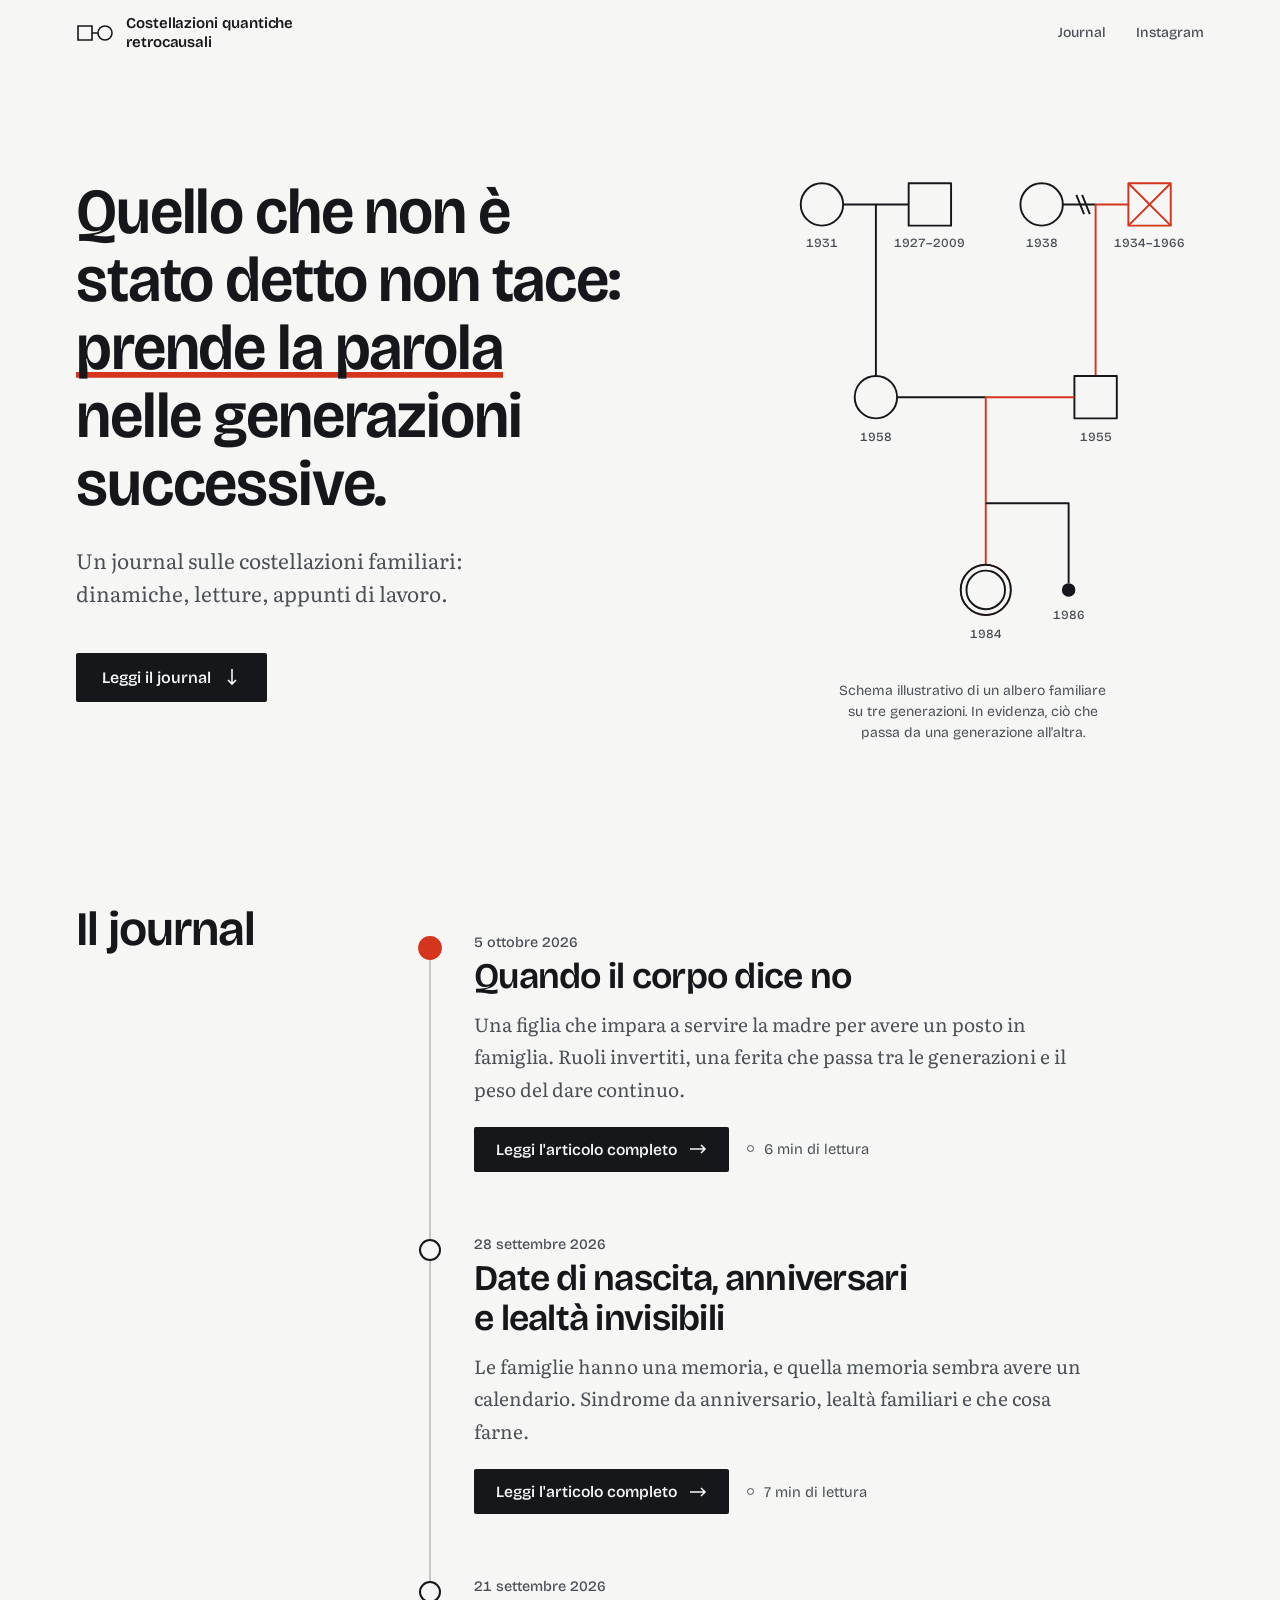
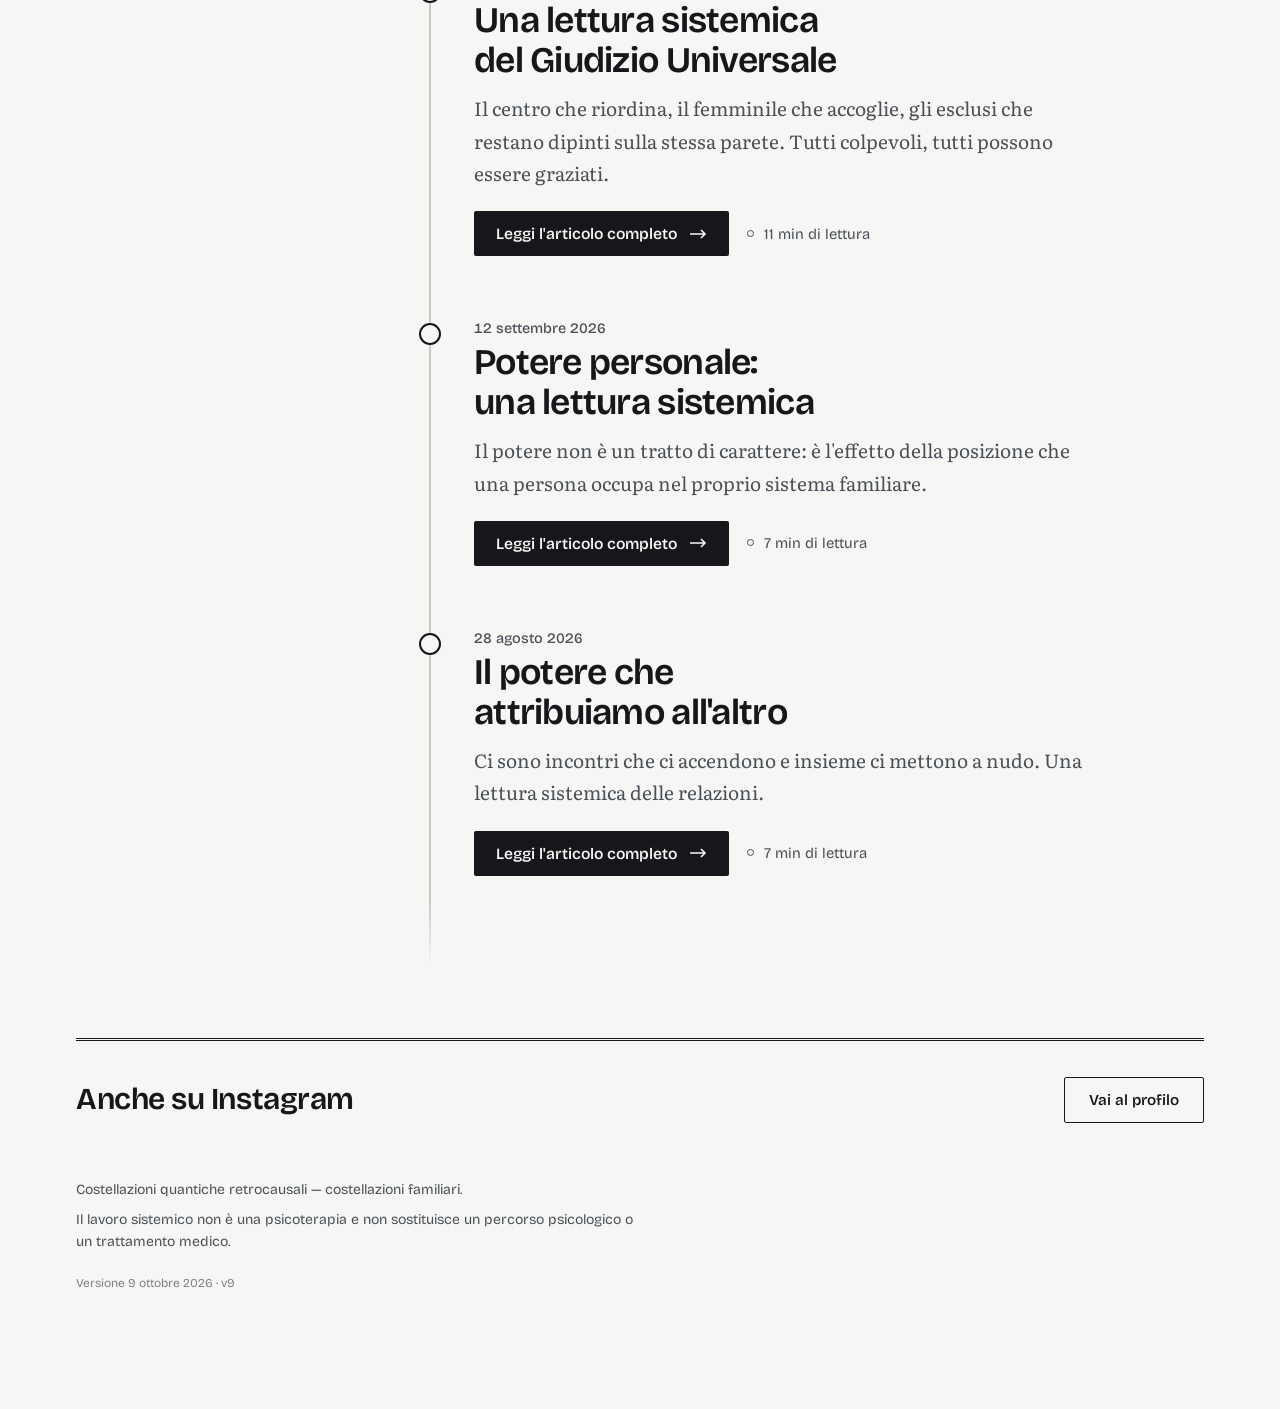
==== commit 31b6729a: "style: male symbols on the right, centered caption, nodes centered on the thread Co-Authored-By: Cla" ====
--- a/costellazioni/index.html
+++ b/costellazioni/index.html
@@ -48,7 +48,7 @@
 @media (max-width:759px){
   :root{--rx:17px;--rp:46px}
   .gen::before,.filo{width:3px;margin-left:-1.5px}
-  .testo h3::before{width:18px;height:18px;left:calc(var(--rx) - var(--rp) - 9px)}
+  .testo h3::before{width:22px;height:22px;left:calc(var(--rx) - var(--rp) - 11px)}
 }
 *{box-sizing:border-box}
 [hidden]{display:none!important}
@@ -108,7 +108,7 @@
 
 .gen-fig{margin:0;justify-self:end;width:100%;max-width:470px}
 .gen-fig svg{display:block;width:100%;height:auto;overflow:visible;transform:translate3d(var(--fx,0),var(--fy,0),0)}
-.gen-fig figcaption{margin-top:22px;font:400 .875rem/1.5 var(--display);color:var(--ink-2);max-width:40ch}
+.gen-fig figcaption{margin:22px auto 0;font:400 .875rem/1.5 var(--display);color:var(--ink-2);max-width:40ch;text-align:center;text-wrap:balance}
 .js .gen-fig figcaption{animation:entra .9s var(--out) 2.2s backwards}
 .s{fill:none;stroke:var(--ink);stroke-width:2;stroke-linejoin:round}
 .s.r{stroke:var(--acc)}
@@ -134,9 +134,9 @@
 .leggendo .lt,.foglio .lt{margin:0;font:500 .82rem var(--display);color:var(--ink-2)}
 .leggendo .lt-t,.foglio .lt-t{margin:4px 0 16px;font:620 1.05rem/1.25 var(--display);text-wrap:balance}
 .sez{list-style:none;margin:0;padding:0 0 4px;position:relative}
-.sez::before{content:"";position:absolute;left:5px;top:12px;bottom:12px;width:1px;background:var(--line)}
+.sez::before{content:"";position:absolute;left:6.5px;top:12px;bottom:12px;width:1px;background:var(--line)}
 .sez a{display:block;position:relative;padding:5px 0 5px 26px;text-decoration:none;font:450 .88rem/1.35 var(--display);color:var(--ink-2);transition:color .16s var(--out)}
-.sez a::before{content:"";position:absolute;left:0;top:.6em;width:11px;height:11px;border-radius:50%;border:1.5px solid var(--ink-2);background:var(--paper);
+.sez a::before{content:"";box-sizing:border-box;position:absolute;left:0;top:.6em;width:14px;height:14px;border-radius:50%;border:1.5px solid var(--ink-2);background:var(--paper);
   transition:background-color .25s var(--out),border-color .25s var(--out),box-shadow .25s var(--out)}
 @media (hover:hover) and (pointer:fine){.sez a:hover{color:var(--ink)}}
 .sez a.fatto::before{background:var(--ink-2)}
@@ -199,7 +199,7 @@
 .testo p{margin:0 0 1.15em}
 .testo>:nth-child(n+10):not(h3){content-visibility:auto;contain-intrinsic-size:auto 180px}
 .testo h3{position:relative;margin:2.5em 0 .7em;font:620 clamp(1.4rem,1.15rem + 1vw,1.85rem)/1.15 var(--display);letter-spacing:-.018em;text-wrap:balance;scroll-margin-top:92px}
-.testo h3::before{content:"";position:absolute;left:calc(var(--rx) - var(--rp) - 8px);top:.32em;width:16px;height:16px;border-radius:50%;
+.testo h3::before{content:"";box-sizing:border-box;position:absolute;left:calc(var(--rx) - var(--rp) - 10px);top:.32em;width:20px;height:20px;border-radius:50%;
   border:2px solid var(--ink);background:var(--paper);
   transition:background-color .35s var(--out),border-color .35s var(--out),transform .5s cubic-bezier(.34,1.56,.64,1)}
 .testo h3.passato::before{background:var(--acc);border-color:var(--acc);transform:scale(1.12)}
@@ -232,8 +232,8 @@
 .foglio.su{transform:none}
 .foglio .maniglia{display:block;width:40px;height:4px;border-radius:4px;background:var(--line);margin:0 auto 16px}
 .foglio .sez a{font-size:1rem;padding:9px 0 9px 30px}
-.foglio .sez a::before{top:.85em;width:13px;height:13px}
-.foglio .sez::before{left:6px}
+.foglio .sez a::before{top:.85em;width:16px;height:16px}
+.foglio .sez::before{left:7.5px}
 @media (max-width:759px){.js .pill{display:flex}}
 
 /* ───────── coda e piede ───────── */
@@ -300,14 +300,14 @@
 
   <figure class="gen-fig" id="fig">
     <svg viewBox="0 0 480 540" aria-hidden="true">
-      <path class="s dr" pathLength="1" style="--d:.05s" d="M62 48H106V92H62Z"/>
-      <path class="s dr" pathLength="1" style="--d:.15s" d="M174 70a22 22 0 1 0 44 0a22 22 0 1 0-44 0"/>
+      <path class="s dr" pathLength="1" style="--d:.05s" d="M62 70a22 22 0 1 0 44 0a22 22 0 1 0-44 0"/>
+      <path class="s dr" pathLength="1" style="--d:.15s" d="M174 48H218V92H174Z"/>
       <path class="s dr" pathLength="1" style="--d:.3s" d="M106 70H174"/>
-      <path class="s dr r" pathLength="1" style="--d:.2s" d="M290 48H334V92H290Z"/>
-      <path class="s dr r" pathLength="1" style="--d:.45s" d="M290 48L334 92M334 48L290 92"/>
-      <path class="s dr" pathLength="1" style="--d:.3s" d="M402 70a22 22 0 1 0 44 0a22 22 0 1 0-44 0"/>
-      <path class="s dr r" pathLength="1" style="--d:.6s" d="M334 70H368"/>
-      <path class="s dr" pathLength="1" style="--d:.7s" d="M368 70H402"/>
+      <path class="s dr r" pathLength="1" style="--d:.2s" d="M402 48H446V92H402Z"/>
+      <path class="s dr r" pathLength="1" style="--d:.45s" d="M402 48L446 92M446 48L402 92"/>
+      <path class="s dr" pathLength="1" style="--d:.3s" d="M290 70a22 22 0 1 0 44 0a22 22 0 1 0-44 0"/>
+      <path class="s dr r" pathLength="1" style="--d:.6s" d="M402 70H368"/>
+      <path class="s dr" pathLength="1" style="--d:.7s" d="M334 70H368"/>
       <path class="s dr" pathLength="1" style="--d:.85s" d="M348 60L356 80M354 60L362 80"/>
       <path class="s dr" pathLength="1" style="--d:.5s" d="M140 70V248"/>
       <path class="s dr r" pathLength="1" style="--d:.95s" d="M368 70V248"/>
@@ -322,13 +322,13 @@
       <path class="s dr" pathLength="1" style="--d:1.9s" d="M254 380H340V463"/>
       <circle class="pieno" style="--d:2.1s" cx="340" cy="470" r="7"/>
       <circle class="punto" id="punto" r="5" opacity="0">
-        <animateMotion id="viaggio" dur="4.6s" begin="2.4s;viaggio.end+1.6s" path="M312 70H368V270H254V444" calcMode="spline" keyPoints="0;1" keyTimes="0;1" keySplines=".45 0 .25 1"/>
+        <animateMotion id="viaggio" dur="4.6s" begin="2.4s;viaggio.end+1.6s" path="M424 70H368V270H254V444" calcMode="spline" keyPoints="0;1" keyTimes="0;1" keySplines=".45 0 .25 1"/>
         <animate attributeName="opacity" dur="4.6s" begin="2.4s;viaggio.end+1.6s" values="0;1;1;0" keyTimes="0;.08;.85;1"/>
       </circle>
-      <text class="dt" style="--d:.5s" x="84" y="114">1927–2009</text>
-      <text class="dt" style="--d:.55s" x="196" y="114">1931</text>
-      <text class="dt" style="--d:.6s" x="312" y="114">1934–1966</text>
-      <text class="dt" style="--d:.65s" x="424" y="114">1938</text>
+      <text class="dt" style="--d:.5s" x="84" y="114">1931</text>
+      <text class="dt" style="--d:.55s" x="196" y="114">1927–2009</text>
+      <text class="dt" style="--d:.6s" x="312" y="114">1938</text>
+      <text class="dt" style="--d:.65s" x="424" y="114">1934–1966</text>
       <text class="dt" style="--d:1.2s" x="140" y="316">1958</text>
       <text class="dt" style="--d:1.25s" x="368" y="316">1955</text>
       <text class="dt" style="--d:2.1s" x="254" y="520">1984</text>
@@ -677,7 +677,7 @@
 <footer class="piede">
   <p>Costellazioni quantiche retrocausali — costellazioni familiari.</p>
   <p>Il lavoro sistemico non è una psicoterapia e non sostituisce un percorso psicologico o un trattamento medico.</p>
-  <p class="versione">Versione 9 ottobre 2026 · v8</p>
+  <p class="versione">Versione 9 ottobre 2026 · v9</p>
 </footer>
 
 <button class="pill" id="pill" type="button" aria-haspopup="dialog" aria-controls="foglio" hidden>
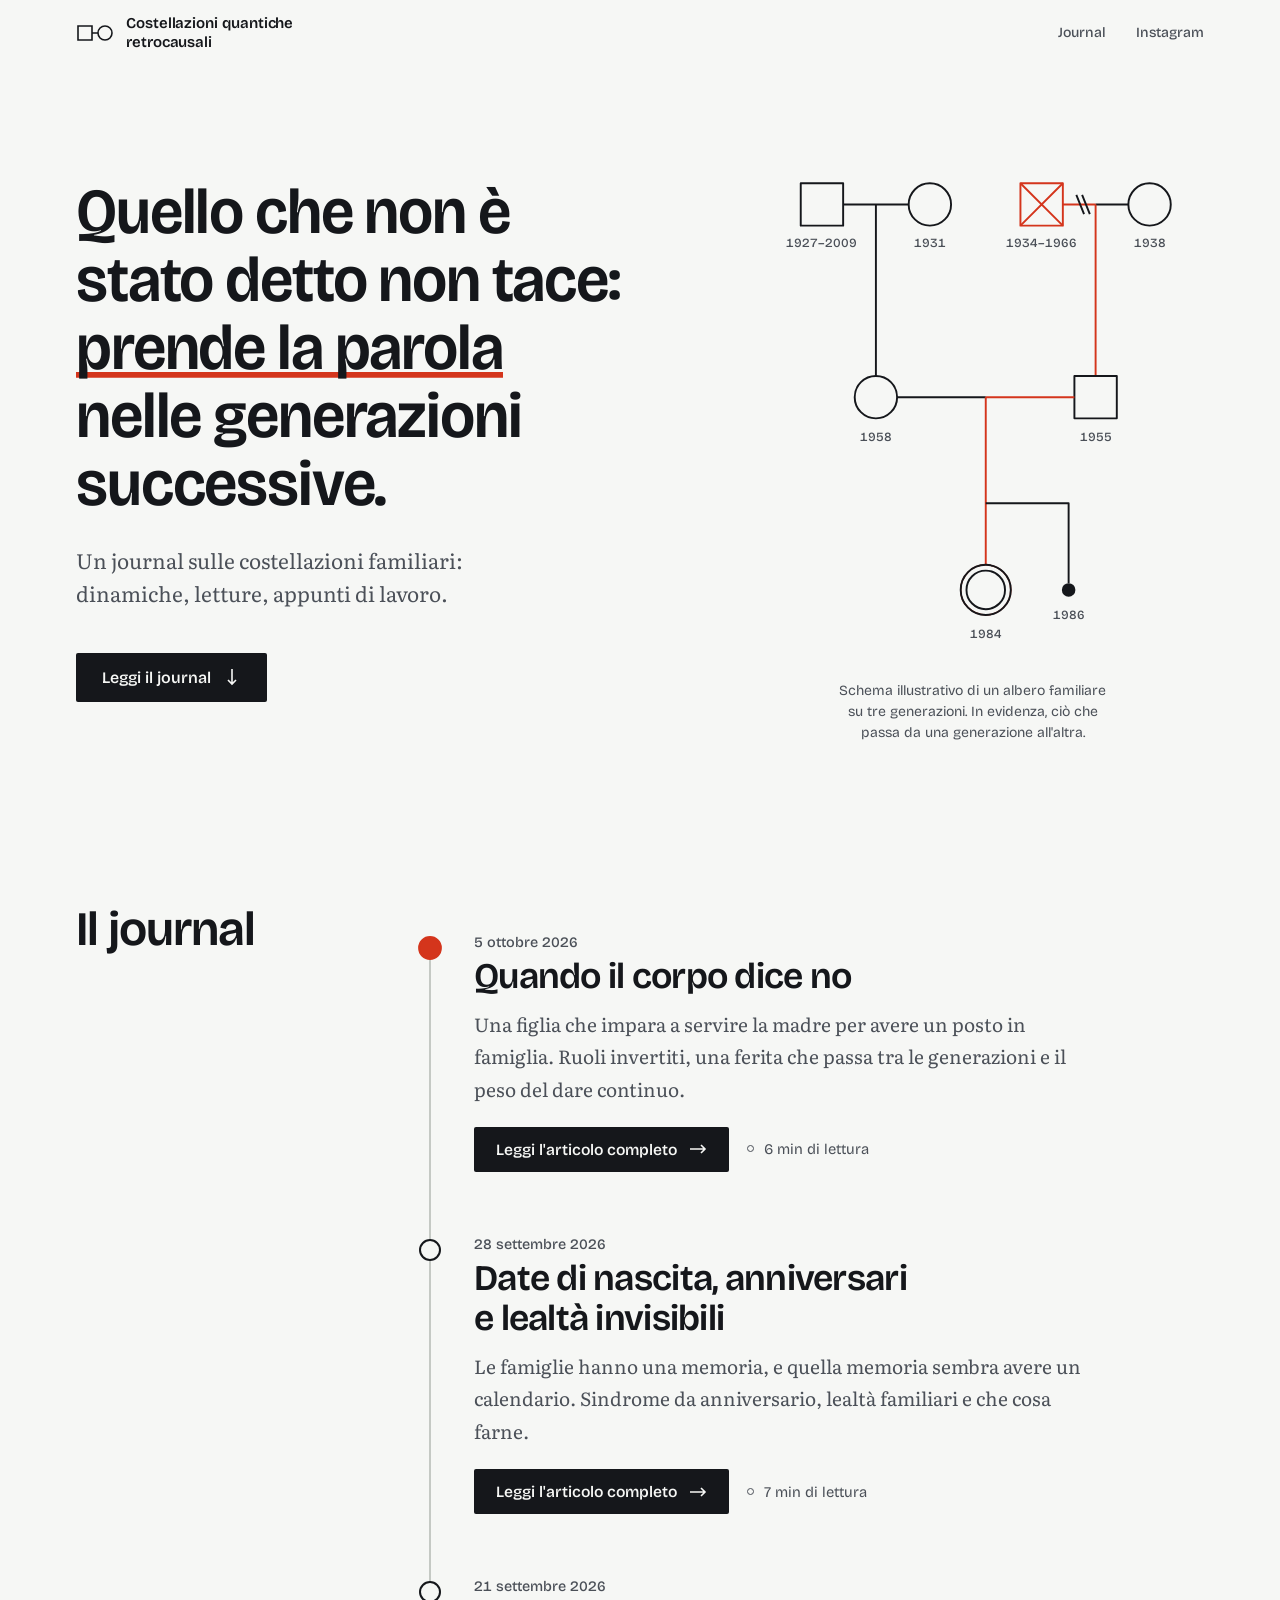
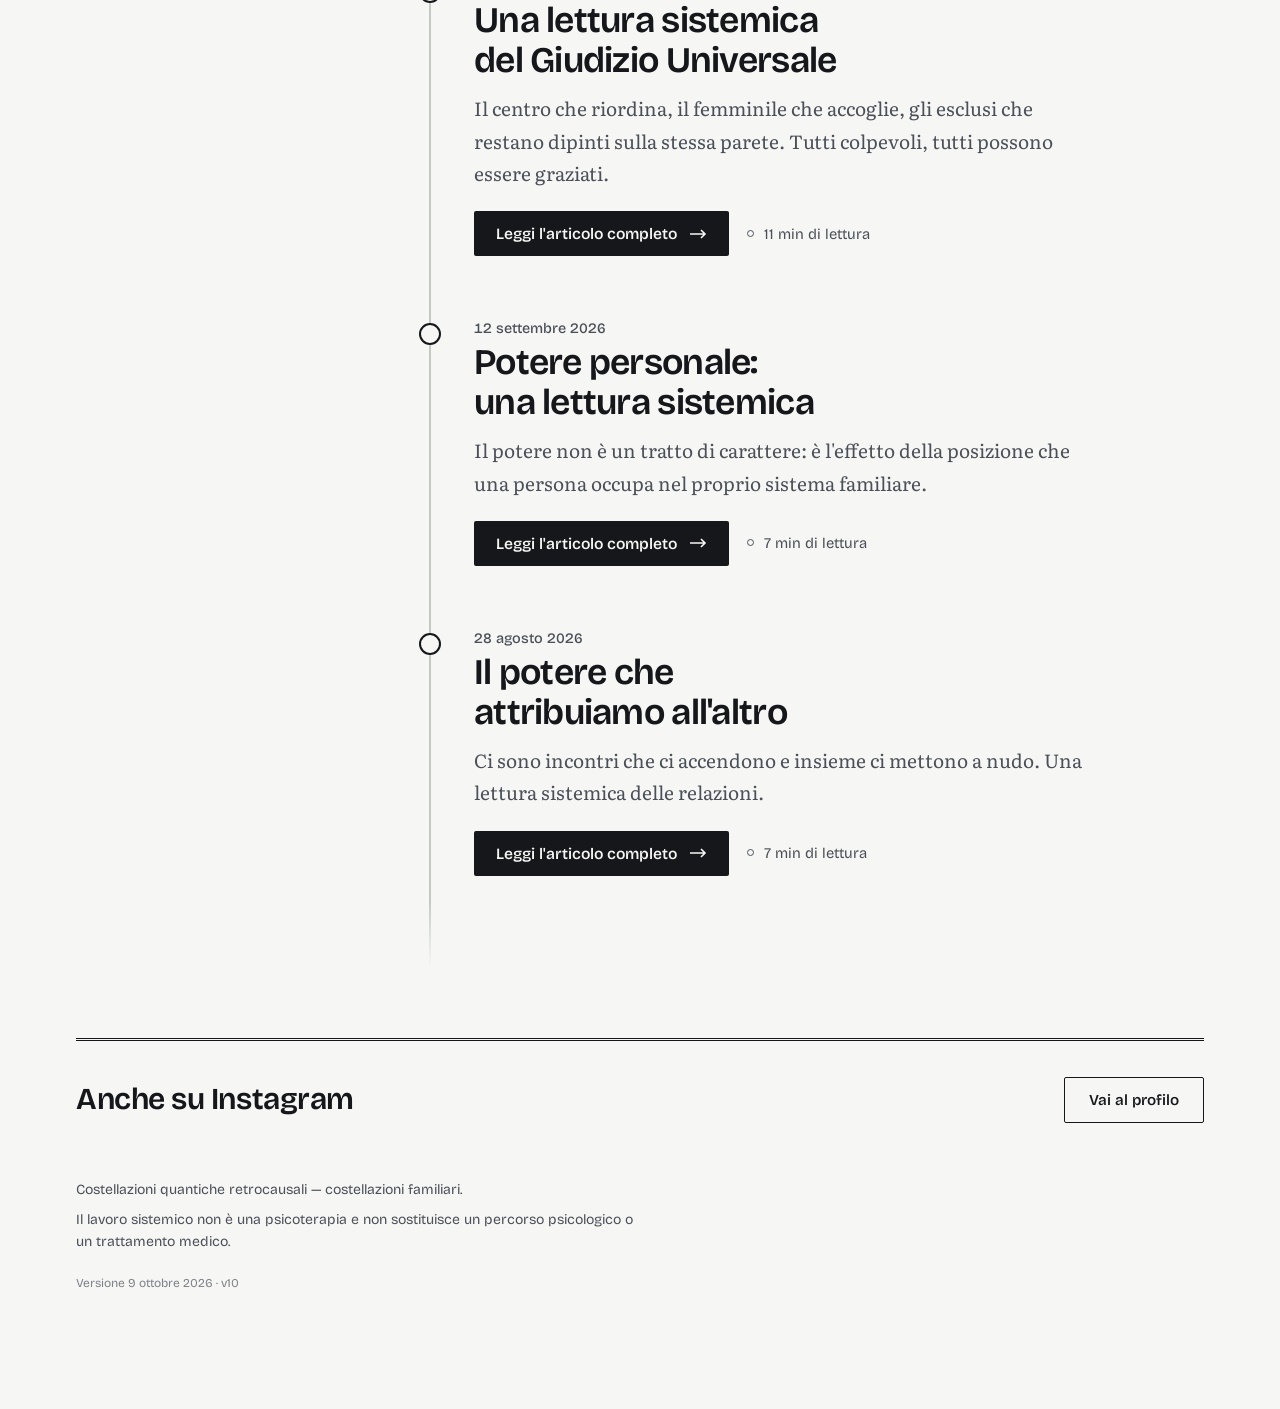
==== commit d8fe1c54: "revert: restore original genogram layout Co-Authored-By: Claude Opus 5.5 <noreply@anthropic.com> Cla" ====
--- a/costellazioni/index.html
+++ b/costellazioni/index.html
@@ -300,14 +300,14 @@
 
   <figure class="gen-fig" id="fig">
     <svg viewBox="0 0 480 540" aria-hidden="true">
-      <path class="s dr" pathLength="1" style="--d:.05s" d="M62 70a22 22 0 1 0 44 0a22 22 0 1 0-44 0"/>
-      <path class="s dr" pathLength="1" style="--d:.15s" d="M174 48H218V92H174Z"/>
+      <path class="s dr" pathLength="1" style="--d:.05s" d="M62 48H106V92H62Z"/>
+      <path class="s dr" pathLength="1" style="--d:.15s" d="M174 70a22 22 0 1 0 44 0a22 22 0 1 0-44 0"/>
       <path class="s dr" pathLength="1" style="--d:.3s" d="M106 70H174"/>
-      <path class="s dr r" pathLength="1" style="--d:.2s" d="M402 48H446V92H402Z"/>
-      <path class="s dr r" pathLength="1" style="--d:.45s" d="M402 48L446 92M446 48L402 92"/>
-      <path class="s dr" pathLength="1" style="--d:.3s" d="M290 70a22 22 0 1 0 44 0a22 22 0 1 0-44 0"/>
-      <path class="s dr r" pathLength="1" style="--d:.6s" d="M402 70H368"/>
-      <path class="s dr" pathLength="1" style="--d:.7s" d="M334 70H368"/>
+      <path class="s dr r" pathLength="1" style="--d:.2s" d="M290 48H334V92H290Z"/>
+      <path class="s dr r" pathLength="1" style="--d:.45s" d="M290 48L334 92M334 48L290 92"/>
+      <path class="s dr" pathLength="1" style="--d:.3s" d="M402 70a22 22 0 1 0 44 0a22 22 0 1 0-44 0"/>
+      <path class="s dr r" pathLength="1" style="--d:.6s" d="M334 70H368"/>
+      <path class="s dr" pathLength="1" style="--d:.7s" d="M368 70H402"/>
       <path class="s dr" pathLength="1" style="--d:.85s" d="M348 60L356 80M354 60L362 80"/>
       <path class="s dr" pathLength="1" style="--d:.5s" d="M140 70V248"/>
       <path class="s dr r" pathLength="1" style="--d:.95s" d="M368 70V248"/>
@@ -322,13 +322,13 @@
       <path class="s dr" pathLength="1" style="--d:1.9s" d="M254 380H340V463"/>
       <circle class="pieno" style="--d:2.1s" cx="340" cy="470" r="7"/>
       <circle class="punto" id="punto" r="5" opacity="0">
-        <animateMotion id="viaggio" dur="4.6s" begin="2.4s;viaggio.end+1.6s" path="M424 70H368V270H254V444" calcMode="spline" keyPoints="0;1" keyTimes="0;1" keySplines=".45 0 .25 1"/>
+        <animateMotion id="viaggio" dur="4.6s" begin="2.4s;viaggio.end+1.6s" path="M312 70H368V270H254V444" calcMode="spline" keyPoints="0;1" keyTimes="0;1" keySplines=".45 0 .25 1"/>
         <animate attributeName="opacity" dur="4.6s" begin="2.4s;viaggio.end+1.6s" values="0;1;1;0" keyTimes="0;.08;.85;1"/>
       </circle>
-      <text class="dt" style="--d:.5s" x="84" y="114">1931</text>
-      <text class="dt" style="--d:.55s" x="196" y="114">1927–2009</text>
-      <text class="dt" style="--d:.6s" x="312" y="114">1938</text>
-      <text class="dt" style="--d:.65s" x="424" y="114">1934–1966</text>
+      <text class="dt" style="--d:.5s" x="84" y="114">1927–2009</text>
+      <text class="dt" style="--d:.55s" x="196" y="114">1931</text>
+      <text class="dt" style="--d:.6s" x="312" y="114">1934–1966</text>
+      <text class="dt" style="--d:.65s" x="424" y="114">1938</text>
       <text class="dt" style="--d:1.2s" x="140" y="316">1958</text>
       <text class="dt" style="--d:1.25s" x="368" y="316">1955</text>
       <text class="dt" style="--d:2.1s" x="254" y="520">1984</text>
@@ -677,7 +677,7 @@
 <footer class="piede">
   <p>Costellazioni quantiche retrocausali — costellazioni familiari.</p>
   <p>Il lavoro sistemico non è una psicoterapia e non sostituisce un percorso psicologico o un trattamento medico.</p>
-  <p class="versione">Versione 9 ottobre 2026 · v9</p>
+  <p class="versione">Versione 9 ottobre 2026 · v10</p>
 </footer>
 
 <button class="pill" id="pill" type="button" aria-haspopup="dialog" aria-controls="foglio" hidden>
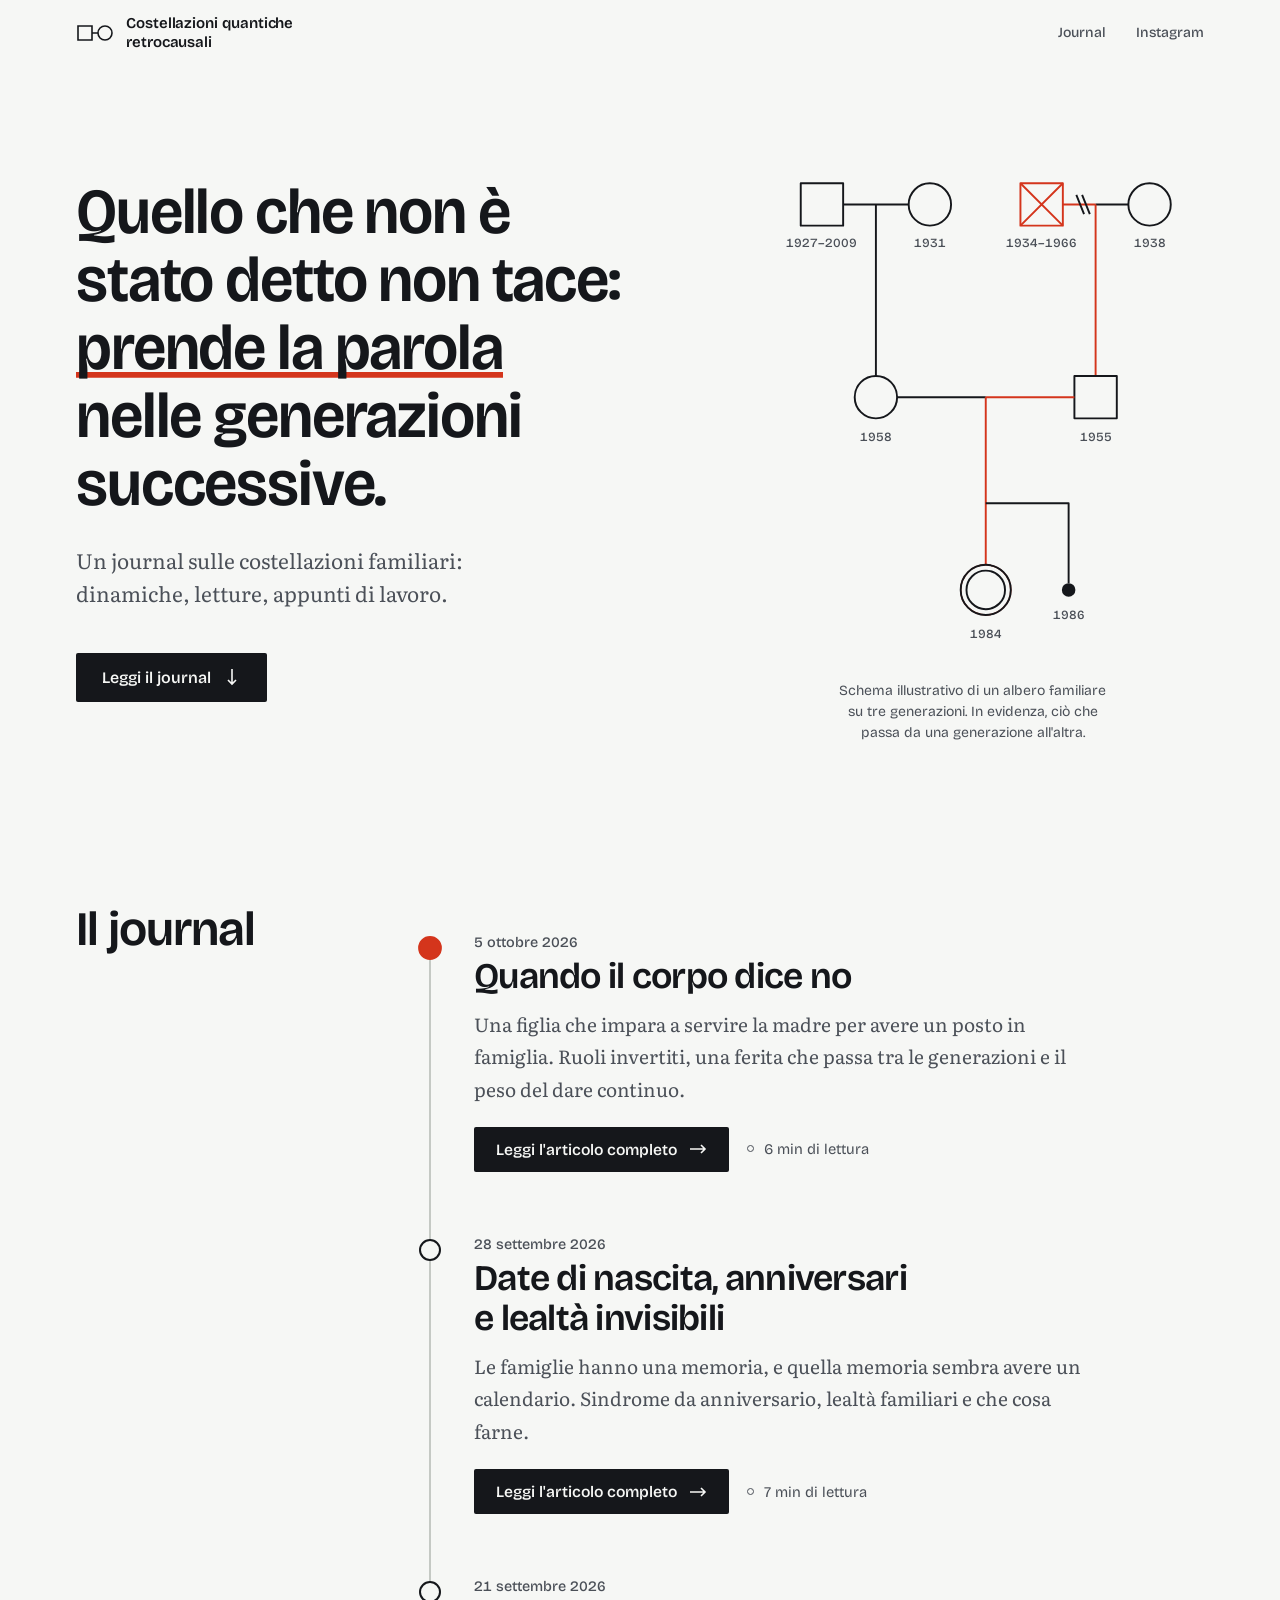
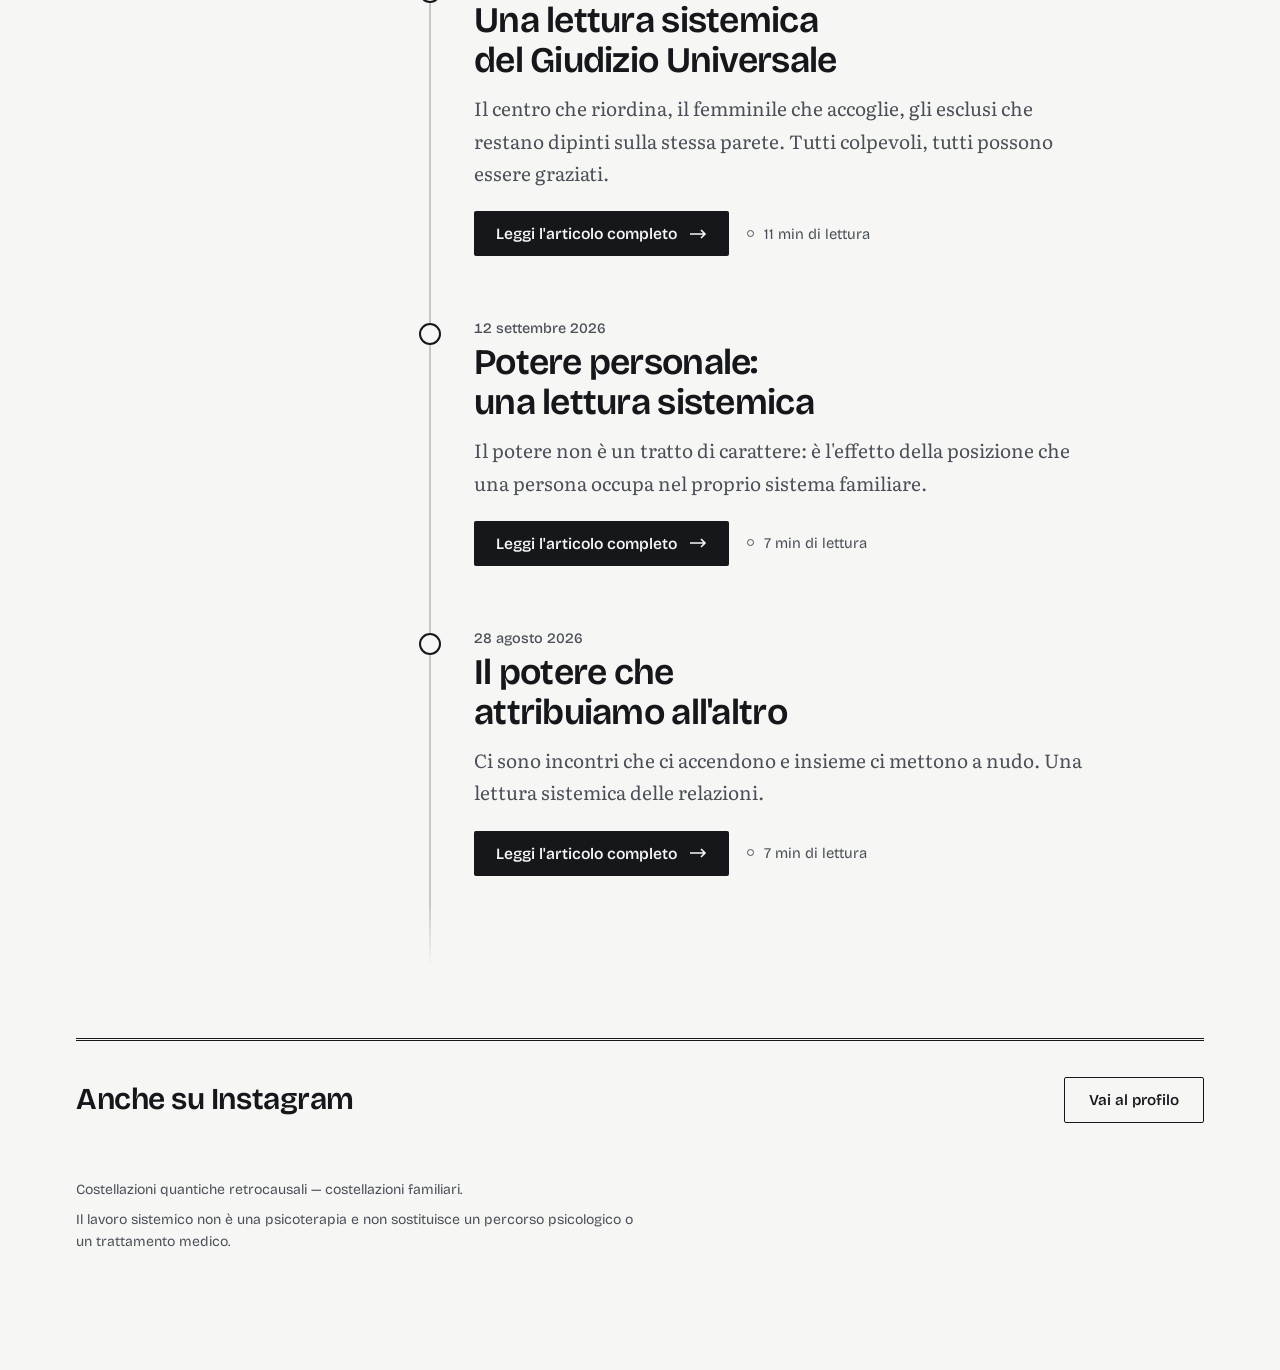
==== commit 90900b85: "style: hide version stamp from visitors Co-Authored-By: Claude Opus 5.5 <noreply@anthropic.com> Clau" ====
--- a/costellazioni/index.html
+++ b/costellazioni/index.html
@@ -246,7 +246,6 @@
 @media (hover:hover) and (pointer:fine){.btn-o:hover{background:var(--ink);color:var(--paper)}}
 .piede{max-width:var(--max);margin:0 auto;padding:0 var(--gut) clamp(72px,12vh,112px);font:400 .875rem/1.6 var(--display);color:var(--ink-2)}
 .piede p{margin:0 0 8px;max-width:62ch}
-.piede .versione{margin-top:20px;font-size:.75rem;opacity:.7}
 
 @media (max-width:999px),(pointer:coarse){
   .js .corpo{display:block;transition:none}
@@ -677,7 +676,7 @@
 <footer class="piede">
   <p>Costellazioni quantiche retrocausali — costellazioni familiari.</p>
   <p>Il lavoro sistemico non è una psicoterapia e non sostituisce un percorso psicologico o un trattamento medico.</p>
-  <p class="versione">Versione 9 ottobre 2026 · v10</p>
+  <!-- versione 9 ottobre 2026 · v11 -->
 </footer>
 
 <button class="pill" id="pill" type="button" aria-haspopup="dialog" aria-controls="foglio" hidden>
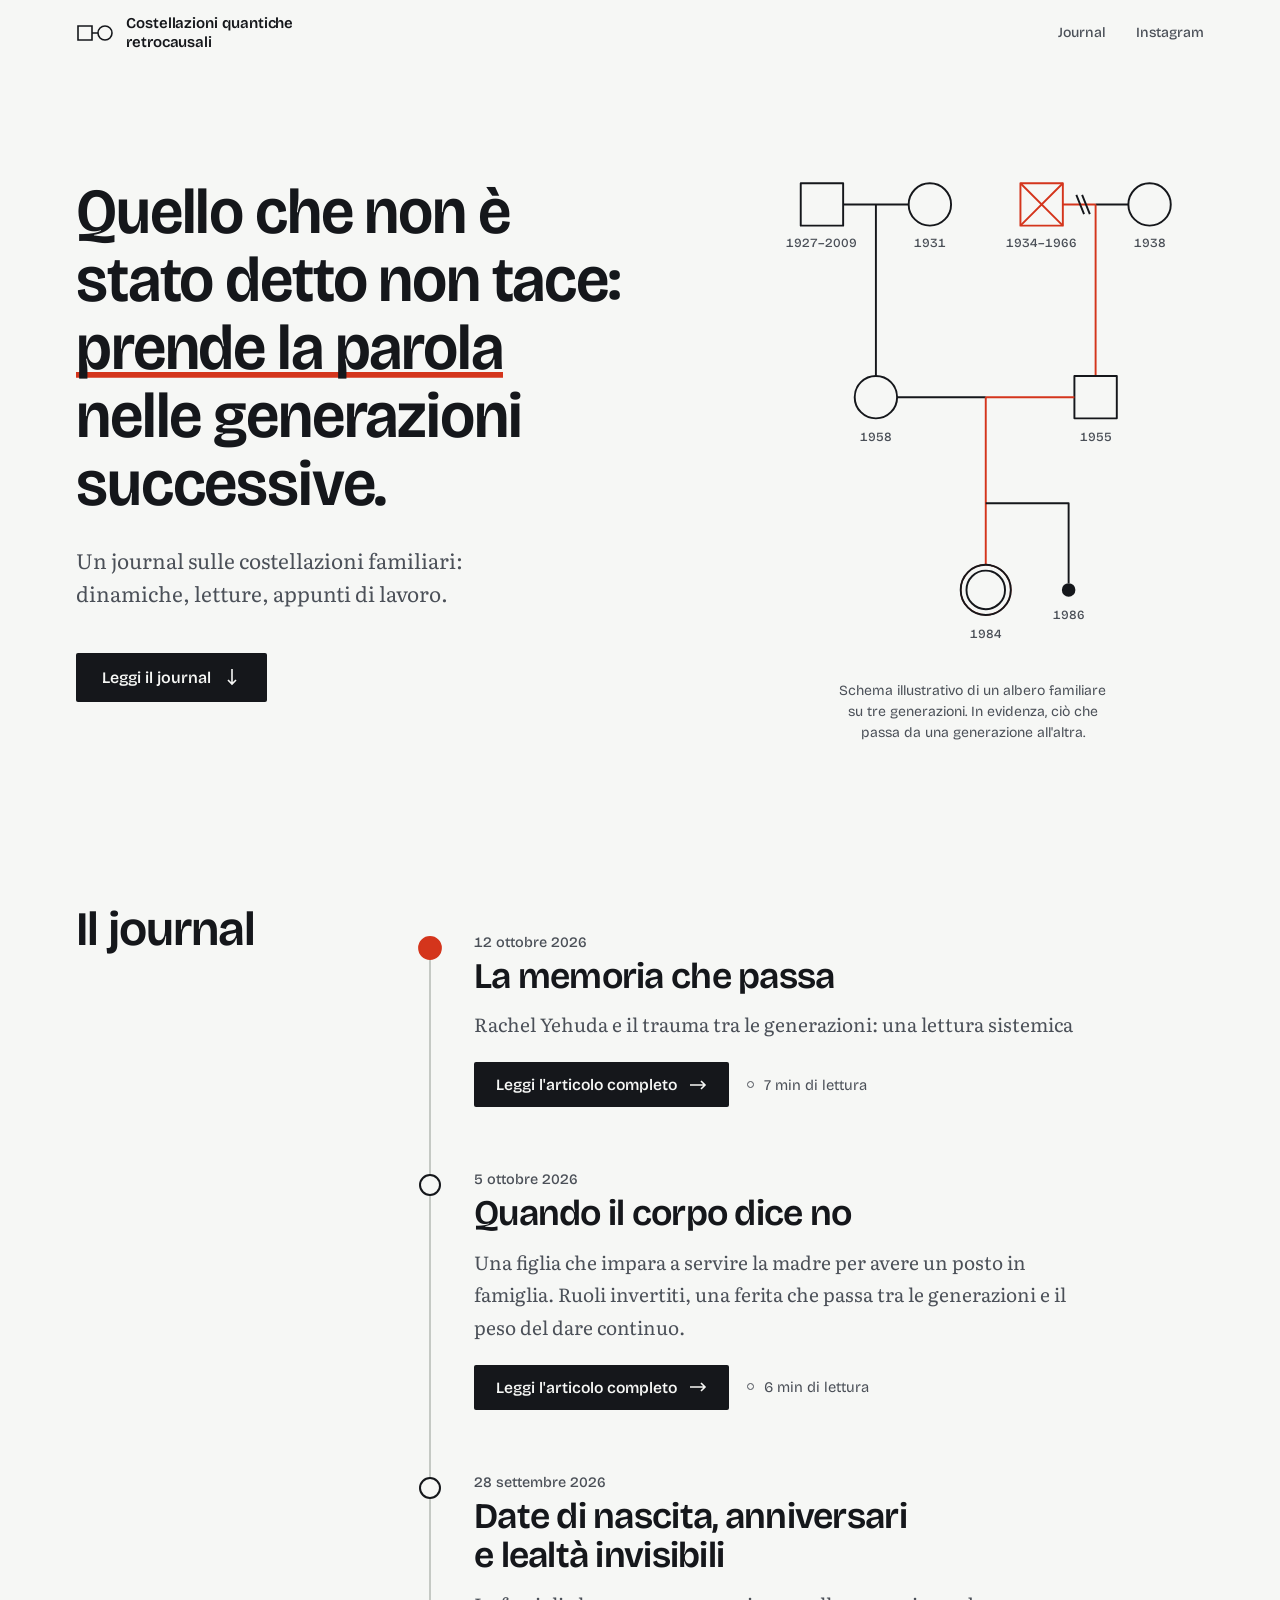
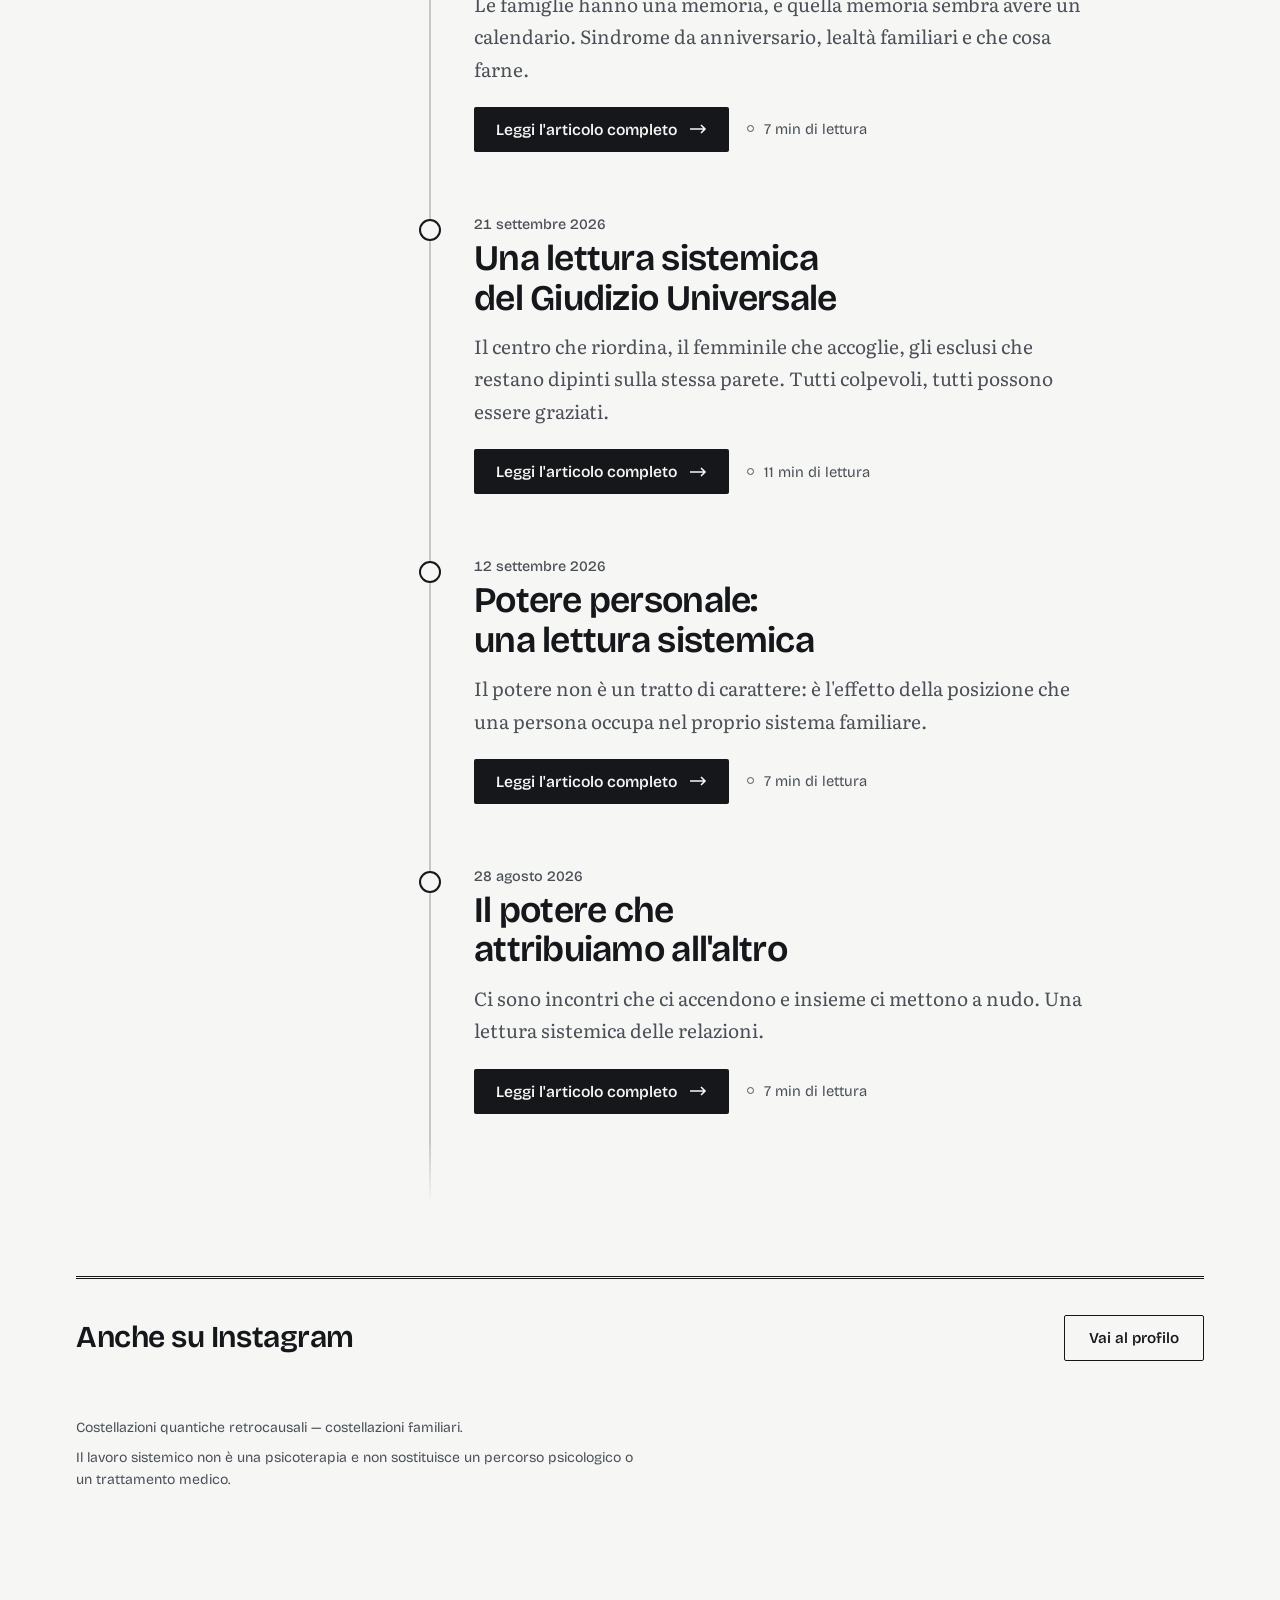
==== commit e95b0453: "content: add article La memoria che passa Co-Authored-By: Claude Opus 5.5 <noreply@anthropic.com> Cl" ====
--- a/costellazioni/index.html
+++ b/costellazioni/index.html
@@ -344,6 +344,77 @@
   </div>
   <ol class="gen" role="list">
     <li class="filo" aria-hidden="true"></li>
+    <li class="voce" id="la-memoria-che-passa">
+      <div class="apri" data-slug="la-memoria-che-passa">
+        <span class="nodo" aria-hidden="true"></span>
+        <time datetime="2026-10-12">12 ottobre 2026</time>
+        <h3>La memoria che passa</h3>
+        <p class="estratto">Rachel Yehuda e il trauma tra le generazioni: una lettura sistemica</p>
+        <div class="azioni"><button class="leggi" type="button" aria-expanded="false" aria-controls="c-la-memoria-che-passa"><span class="vai-t">Leggi l&#x27;articolo completo</span><svg viewBox="0 0 18 10" aria-hidden="true"><path d="M1 5h15M12 1l4 4-4 4"/></svg></button><span class="tempo"></span></div>
+      </div>
+      <div class="corpo" id="c-la-memoria-che-passa"><div class="corpo-in"><div class="pad">
+       <div class="testo">
+      <p>Immaginiamo una casa qualunque, in una città qualunque, qualche decennio dopo la guerra. Il padre controlla due volte che la porta sia chiusa. Nel piatto non si lascia mai niente. Quando il figlio rientra tardi, la madre non è arrabbiata: è terrorizzata. Della guerra non si parla. Eppure tutti, in quella casa, sanno che c'è.</p>
+      <p>Il figlio cresce, diventa adulto, e si accorge di portarsi addosso qualcosa che non ha vissuto. Un'allerta continua. La sensazione che il mondo possa crollare da un momento all'altro. Un senso del dovere che non gli lascia tregua.</p>
+      <p>Da dove viene? È una domanda che la ricerca scientifica si pone da decenni, e che il lavoro sistemico guarda da un'angolazione propria.</p>
+      <h3>Chi è Rachel Yehuda</h3>
+      <p>Rachel Yehuda è una psichiatra e neuroscienziata americana, tra i nomi più noti al mondo nello studio del disturbo da stress post-traumatico. Insegna e fa ricerca alla Icahn School of Medicine at Mount Sinai, a New York.</p>
+      <p>Una parte importante del suo lavoro riguarda i figli dei sopravvissuti alla Shoah: persone che non hanno vissuto i campi, ma che sono cresciute accanto a chi li aveva attraversati. La domanda era semplice e difficilissima: un trauma estremo vissuto da un genitore lascia qualche traccia misurabile nei figli?</p>
+      <h3>Che cosa hanno osservato le ricerche</h3>
+      <p>Due risultati hanno attirato più attenzione degli altri.</p>
+      <p>Il primo riguarda il <strong>cortisolo</strong>, l'ormone che regola la risposta del corpo allo stress. In diversi studi, i figli dei sopravvissuti mostravano una regolazione del cortisolo diversa da quella di chi non aveva genitori sopravvissuti — soprattutto quando il genitore soffriva a sua volta di stress post-traumatico.</p>
+      <p>Il secondo riguarda un gene chiamato <strong>FKBP5</strong>, coinvolto proprio nella gestione dello stress. In alcuni studi si sono osservate differenze nella sua <strong>metilazione</strong>: un meccanismo <strong>epigenetico</strong>, cioè un cambiamento non nel gene in sé, ma nel modo in cui il gene viene "letto" e attivato. Si può immaginare come un interruttore che regola il volume, non come una riscrittura del testo.</p>
+      <p>Questi risultati hanno fatto molto rumore, e sono stati spesso riassunti con titoli come <em>"il trauma si eredita nel DNA"</em>. È una semplificazione che va corretta. Gli studi suggeriscono una possibile influenza dello stress da una generazione all'altra, ma si basano su gruppi piccoli — poche decine di persone — e sono tuttora discussi. Soprattutto, non dimostrano che il trauma passi come un destino genetico inevitabile. E non riescono a separare del tutto la biologia dall'ambiente: i figli dei sopravvissuti non hanno ereditato solo dei geni, ma sono cresciuti dentro quelle famiglie.</p>
+      <p>È proprio qui che lo sguardo sistemico ha qualcosa da aggiungere.</p>
+      <h3>La domanda sistemica</h3>
+      <p>In una prospettiva sistemica, la domanda non è soltanto <em>"che cosa è successo al genitore?"</em>. È anche:</p>
+      <p class="citazione"><em>Che cosa è accaduto alla relazione tra il genitore e il figlio, dopo quell'esperienza?</em></p>
+      <p>Chi è sopravvissuto a una catastrofe può aver sviluppato un rapporto con il mondo fondato sulla vigilanza, sulla paura della perdita, sul bisogno di controllare ogni possibile rischio. Sono modi di stare al mondo del tutto comprensibili alla luce di ciò che ha vissuto. Ma non restano chiusi dentro di lui: entrano nell'organizzazione della famiglia.</p>
+      <p>Il figlio può crescere in una casa in cui la sicurezza viene verificata di continuo. In cui separarsi è pericoloso. In cui riuscire nella vita diventa un obbligo morale. In cui il dolore è presente ovunque, ma quasi mai nominato.</p>
+      <h3>Il corpo dentro una rete di relazioni</h3>
+      <p>Le differenze nel cortisolo osservate da Yehuda, in questa luce, non sono la spiegazione di tutto, ma una parte della storia.</p>
+      <p>Un bambino che cresce accanto a un genitore sempre all'erta impara a fare attenzione a ogni minimo cambiamento intorno a sé. Diventa sensibile al tono di voce, all'umore degli adulti, ai rumori, alle porte che si chiudono, alle separazioni. Il suo corpo si abitua a un livello di allarme che in quella casa è normale. La sua risposta allo stress, allora, è influenzata insieme dalla biologia e dal clima delle relazioni in cui è cresciuto — e le due cose difficilmente si possono separare.</p>
+      <p>Il lavoro sistemico, però, non si ferma qui. Aggiunge una domanda in più, che sposta lo sguardo dal singolo al sistema:</p>
+      <p class="citazione"><em>Quale funzione ha questa vigilanza, nella famiglia?</em></p>
+      <p>Forse serve a proteggere. Forse è il modo in cui la famiglia resta fedele a chi non è sopravvissuto. Forse è l'unica forma di amore che, dopo la catastrofe, è sembrata possibile.</p>
+      <h3>I figli custodi della memoria</h3>
+      <p>In molte famiglie segnate da traumi storici, i figli assumono, senza saperlo, un ruolo preciso: diventano <strong>custodi della memoria</strong>. Si sentono incaricati di ricordare ciò che è accaduto, di onorare i morti, di non sprecare le opportunità ricevute, di dimostrare che il sacrificio dei genitori non è stato vano.</p>
+      <p>Nessuno lo ha chiesto loro apertamente. Ma dentro risuonano frasi come queste:</p>
+      <ul>
+<li><em>Non posso lamentarmi: i miei genitori hanno sofferto molto più di me.</em></li>
+<li><em>Devo riuscire, perché a loro è stato tolto tutto.</em></li>
+<li><em>Non posso allontanarmi, perché andarmene sarebbe abbandonarli.</em></li>
+</ul>
+      <p>Sono frasi d'amore, e insieme frasi che pesano. Rendono difficile avere un dolore proprio, una vita propria, una distanza propria.</p>
+      <h3>Il peso dei silenzi</h3>
+      <p>La trasmissione in famiglia non passa soltanto attraverso ciò che viene raccontato. Passa, forse ancora di più, attraverso ciò che non viene detto.</p>
+      <p>Un genitore può tacere per proteggere il figlio. Per vergogna. Per paura di riaprire una ferita. O semplicemente perché per certe esperienze non esistono parole. Il bambino, però, sente quasi sempre che c'è qualcosa di importante che non viene nominato. E quel qualcosa, proprio perché taciuto, finisce per organizzare le relazioni: decide di che cosa si può parlare e di che cosa no, quali domande sono permesse, quali emozioni sono ammesse a tavola.</p>
+      <p>Il segreto non è un'assenza. È una presenza silenziosa che occupa un posto in casa.</p>
+      <h3>Dalla trasmissione alla trasformazione</h3>
+      <p>Il trauma non passa da una generazione all'altra come un oggetto che si consegna di mano in mano. Viene piuttosto ricostruito ogni giorno, nelle relazioni: nei gesti, nelle paure, nelle regole non scritte.</p>
+      <p>Ed è proprio per questo che può cambiare. Una famiglia comincia a trasformare la propria storia quando riesce a:</p>
+      <ul>
+<li>distinguere il pericolo di oggi da quello che appartiene al passato;</li>
+<li>riconoscere il dolore senza farne l'unico fondamento della propria identità;</li>
+<li>permettere ai figli di separarsi, senza leggere la separazione come un tradimento;</li>
+<li>trasmettere non soltanto la memoria della catastrofe, ma anche quella della sopravvivenza.</li>
+</ul>
+      <p>L'ultimo punto è forse il più importante. Chi è sopravvissuto non porta con sé solo la ferita: porta anche la forza, l'ingegno, la tenacia che gli hanno permesso di restare vivo. Anche quella è un'eredità, e merita di essere raccontata.</p>
+      <p>La domanda, allora, diventa:</p>
+      <p class="citazione"><em>Quale storia vogliamo continuare a trasmettere?</em></p>
+      <h3>Guardare la famiglia insieme</h3>
+      <p>Un lavoro sistemico sulla famiglia — e, quando serve, un percorso di terapia familiare condotto da un professionista — può aiutare a rendere visibili i legami tra il malessere di una persona, la storia della sua famiglia e il contesto storico in cui quella storia si è svolta.</p>
+      <p>Uno strumento utile è il <strong>genogramma</strong>: una mappa della famiglia su più generazioni, in cui si annotano lutti, migrazioni, separazioni, racconti che si ripetono, silenzi, ruoli assunti dai figli, idee condivise sulla sicurezza, sul dovere, sulla felicità.</p>
+      <p>L'obiettivo non è trovare un colpevole. È capire come quella famiglia abbia cercato di sopravvivere, e quali strategie, un tempo necessarie, oggi possano essere diventate una gabbia. La vigilanza che un tempo salvava la vita, oggi può impedire di viverla.</p>
+      <h3>Né vittime né destinatari passivi</h3>
+      <p>Il trauma di una catastrofe storica può continuare a farsi sentire nelle generazioni successive. Non solo, forse, attraverso possibili tracce biologiche, ma soprattutto attraverso il modo in cui la famiglia organizza la sicurezza, la memoria, la protezione, la distanza e l'appartenenza.</p>
+      <p>Ma il figlio non è un semplice destinatario passivo di un trauma ereditato. È parte di un sistema che, dopo una frattura enorme, ha cercato con tutte le sue forze di restare in piedi e di continuare.</p>
+      <p>Quando una famiglia riconosce la propria storia e impara a distinguere il passato dal presente, la memoria smette di essere soltanto un peso. Può diventare una risorsa: di identità, di consapevolezza, di resilienza.</p>
+      <p class="nota"><em>Questa è una chiave di lettura, non una legge. Le dinamiche descritte sono ipotesi di lavoro utilizzate in ambito sistemico: illuminano molto, ma non spiegano tutto, e accanto a esse agiscono il temperamento, le esperienze personali e il contesto in cui si vive. Il lavoro sistemico non è una psicoterapia e non sostituisce un percorso psicologico o un trattamento medico.</em></p>
+       </div>
+       <div class="fine-art"><button class="btn-c" type="button" data-chiudi><svg viewBox="0 0 10 10" aria-hidden="true"><path d="M1 1l8 8M9 1L1 9"/></svg><span>Chiudi l&#x27;articolo</span></button></div>
+      </div></div></div>
+    </li>
     <li class="voce" id="quando-il-corpo-dice-no">
       <div class="apri" data-slug="quando-il-corpo-dice-no">
         <span class="nodo" aria-hidden="true"></span>
@@ -676,7 +747,7 @@
 <footer class="piede">
   <p>Costellazioni quantiche retrocausali — costellazioni familiari.</p>
   <p>Il lavoro sistemico non è una psicoterapia e non sostituisce un percorso psicologico o un trattamento medico.</p>
-  <!-- versione 9 ottobre 2026 · v11 -->
+  <!-- versione 12 ottobre 2026 · v12 -->
 </footer>
 
 <button class="pill" id="pill" type="button" aria-haspopup="dialog" aria-controls="foglio" hidden>
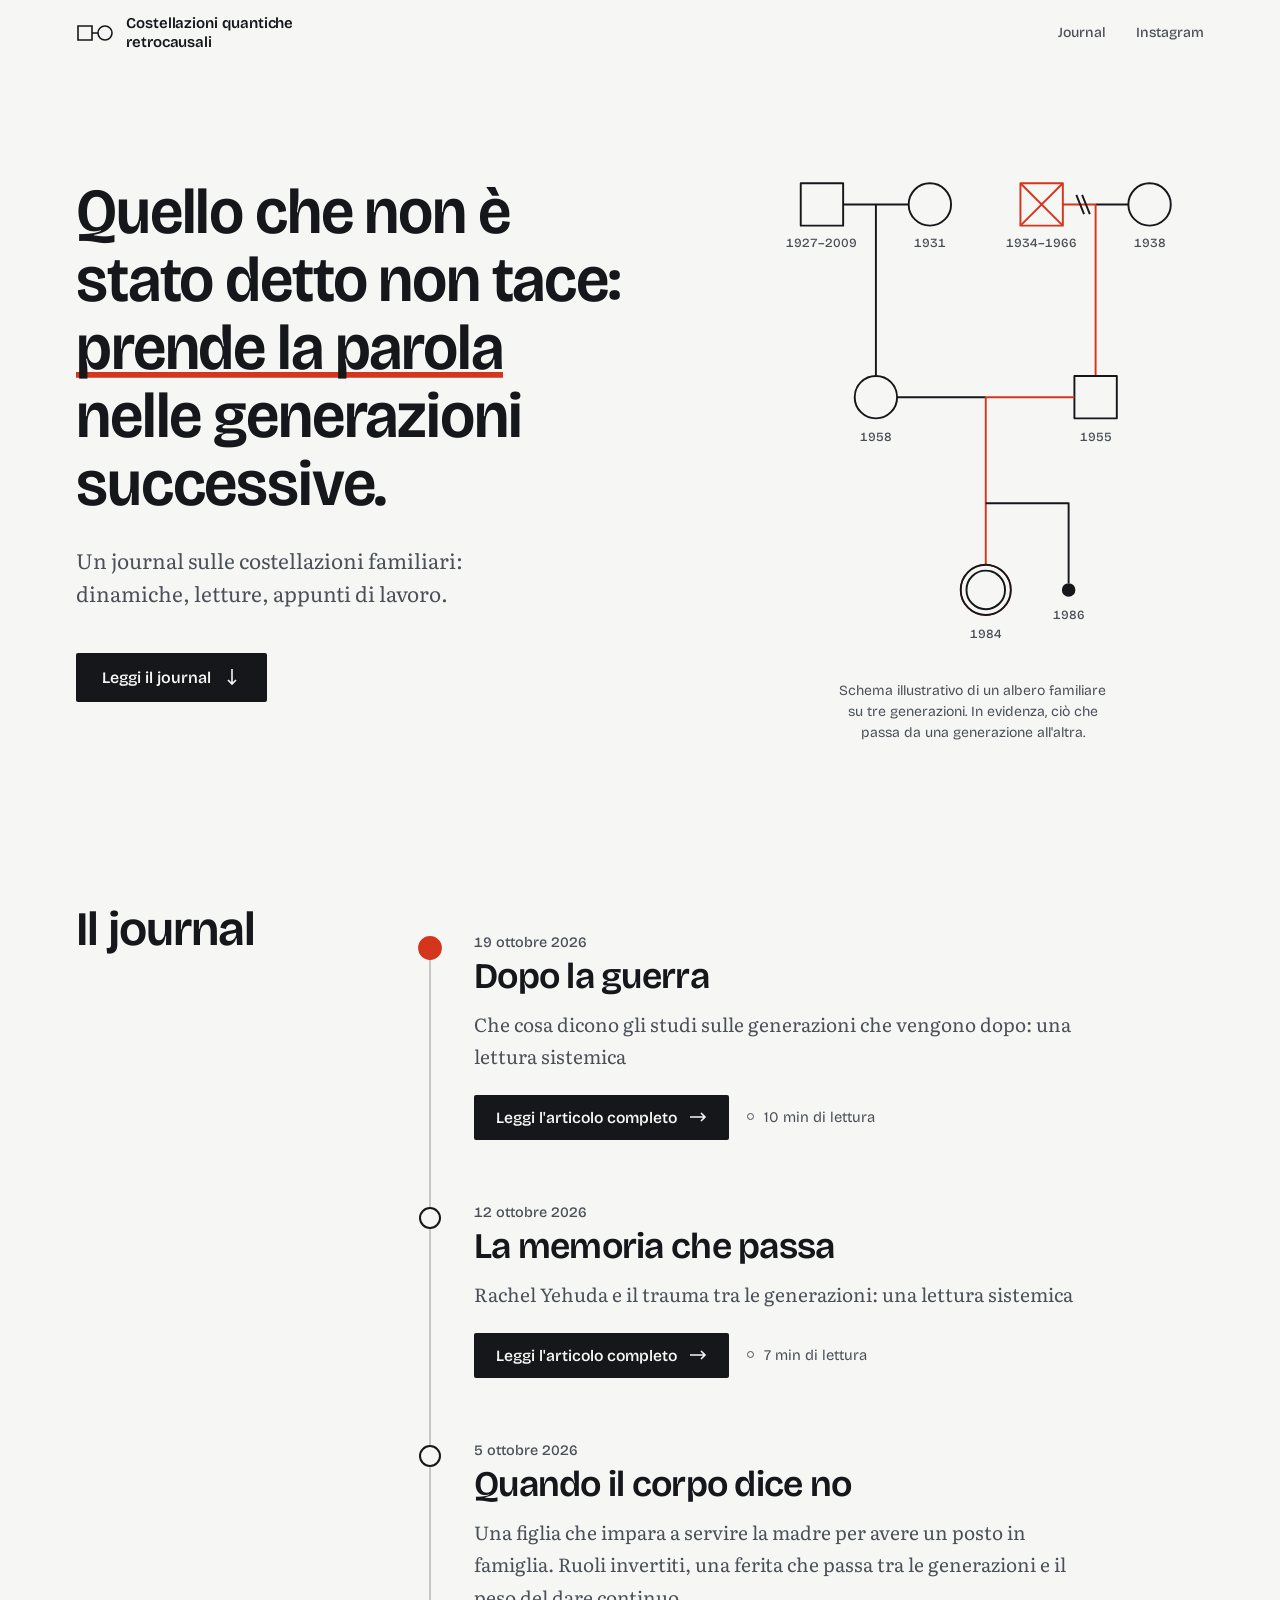
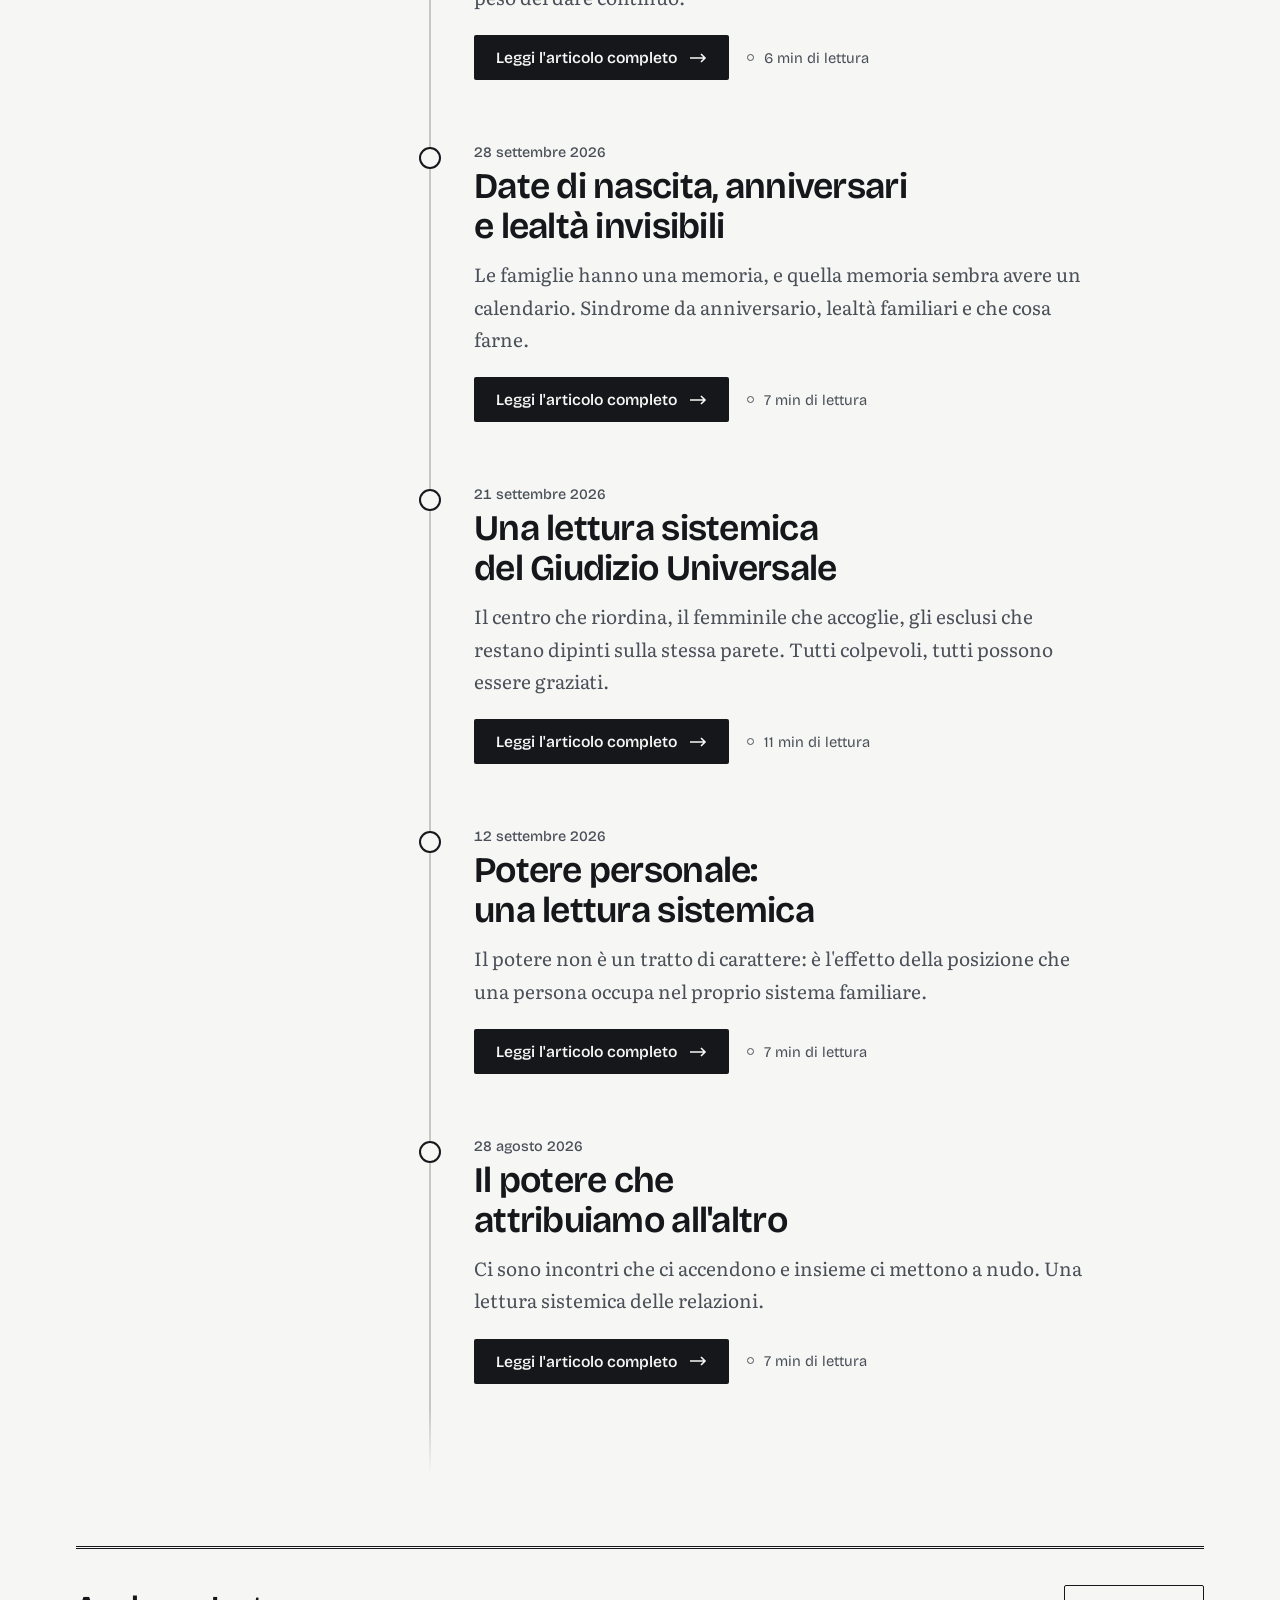
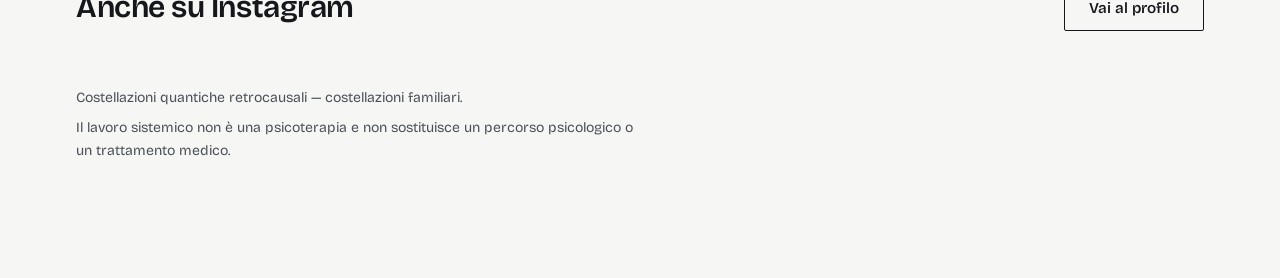
==== commit e1db0771: "content: add article Dopo la guerra Co-Authored-By: Claude Opus 5.5 <noreply@anthropic.com> Claude-S" ====
--- a/costellazioni/index.html
+++ b/costellazioni/index.html
@@ -209,7 +209,8 @@
 .testo li::before{content:"";position:absolute;left:.15em;top:.66em;width:.6em;height:.6em;border:1.5px solid var(--ink);border-radius:50%}
 .testo .citazione{margin:1.6em 0;padding-left:1.1em;border-left:1px solid var(--ink);font-style:italic;font-size:1.14em;line-height:1.55}
 .testo .nota{font-size:.92em;line-height:1.6;color:var(--ink-2);margin-top:1.2em}
-.testo .nota:last-child{margin-top:3em;padding-top:1.4em;border-top:3px double var(--ink)}
+.testo .nota:last-child,.testo .nota.fine{margin-top:3em;padding-top:1.4em;border-top:3px double var(--ink)}
+.testo .fonti li{font-size:.86em;line-height:1.55;color:var(--ink-2);margin-bottom:.7em}
 .fine-art{display:flex;flex-wrap:wrap;gap:12px 24px;align-items:center;margin-top:28px}
 
 /* telefono: barra della sezione corrente e pannello delle sezioni */
@@ -344,6 +345,81 @@
   </div>
   <ol class="gen" role="list">
     <li class="filo" aria-hidden="true"></li>
+    <li class="voce" id="dopo-la-guerra">
+      <div class="apri" data-slug="dopo-la-guerra">
+        <span class="nodo" aria-hidden="true"></span>
+        <time datetime="2026-10-19">19 ottobre 2026</time>
+        <h3>Dopo la guerra</h3>
+        <p class="estratto">Che cosa dicono gli studi sulle generazioni che vengono dopo: una lettura sistemica</p>
+        <div class="azioni"><button class="leggi" type="button" aria-expanded="false" aria-controls="c-dopo-la-guerra"><span class="vai-t">Leggi l&#x27;articolo completo</span><svg viewBox="0 0 18 10" aria-hidden="true"><path d="M1 5h15M12 1l4 4-4 4"/></svg></button><span class="tempo"></span></div>
+      </div>
+      <div class="corpo" id="c-dopo-la-guerra"><div class="corpo-in"><div class="pad">
+       <div class="testo">
+      <p>In molte famiglie italiane c'è un nonno che "non parlava della guerra". Era stato in Russia, o internato in un campo in Germania, o sulle montagne con i partigiani. Tornato a casa, si era rimesso a lavorare, si era sposato, aveva cresciuto i figli. E di quegli anni non aveva detto quasi niente.</p>
+      <p>Eppure qualcosa, in quelle case, si sentiva lo stesso. Un pane che non si poteva buttare. Uno scatto improvviso a un rumore forte. Una tristezza senza nome nei giorni di festa. Un'impossibilità, per i figli, di fare domande.</p>
+      <p>Nell'articolo precedente abbiamo visto il lavoro di Rachel Yehuda sui figli dei sopravvissuti alla Shoah. Qui allarghiamo lo sguardo: che cosa sappiamo, oggi, degli effetti della guerra sulle generazioni che vengono dopo? E che cosa può aggiungere a queste ricerche una lettura sistemica della famiglia?</p>
+      <h3>Due parole da distinguere</h3>
+      <p>Prima di cominciare serve una distinzione, perché nei titoli dei giornali viene quasi sempre ignorata.</p>
+      <p>Si parla di effetti <strong>intergenerazionali</strong> quando passano da una generazione a quella immediatamente successiva: da un genitore che ha vissuto la guerra al figlio. Si parla di effetti <strong>transgenerazionali</strong>, in senso stretto, quando arrivano a generazioni che non sono mai state esposte all'evento, nemmeno nel grembo materno: i nipoti, i pronipoti.</p>
+      <p>La distinzione conta. Se una donna incinta vive un bombardamento o una carestia, anche il bambino che porta in grembo ne è esposto direttamente. Quello che gli accade non è un'eredità misteriosa: è un'esperienza vissuta prima di nascere.</p>
+      <h3>Quello che si può misurare</h3>
+      <p>Alcuni studi sono diventati classici, e vale la pena conoscerli.</p>
+      <p><strong>L'inverno della fame.</strong> Tra il 1944 e il 1945 i Paesi Bassi occupati furono colpiti da una carestia gravissima. Sessant'anni dopo, un gruppo di ricercatori guidato da Bastiaan Heijmans confrontò le persone concepite durante la carestia con i loro fratelli e sorelle nati in tempi normali. Nelle prime si osservò una metilazione diversa di un gene legato alla crescita, <em>IGF2</em>: una traccia epigenetica, cioè una modifica non nel gene ma nel modo in cui viene attivato. Il confronto tra fratelli è prezioso, perché tiene ferma la famiglia e cambia solo l'esposizione alla fame.</p>
+      <p><strong>Il genocidio dei Tutsi.</strong> Nel 2014 uno studio su donne ruandesi che erano incinte durante il genocidio del 1994, e sui loro figli, osservò in entrambi alterazioni nella metilazione del gene del recettore dei glucocorticoidi, coinvolto nella risposta allo stress, e nei figli una maggiore vulnerabilità a sintomi di stress post-traumatico. I gruppi erano piccoli: 25 madri esposte e 25 non esposte.</p>
+      <p><strong>I prigionieri della guerra civile americana.</strong> Uno studio del 2018 ha analizzato i registri dei soldati dell'Unione catturati e rinchiusi nei campi di prigionia peggiori. I loro figli maschi, nati dopo la guerra, avevano in età adulta una mortalità un po' più alta di quella dei figli di soldati mai catturati. Un dettaglio sorprendente: l'effetto spariva nei figli nati nei mesi dell'anno in cui le madri, durante la gravidanza, potevano nutrirsi meglio.</p>
+      <p><strong>I bambini evacuati dalla Finlandia.</strong> Durante la Seconda guerra mondiale circa settantamila bambini finlandesi furono mandati in Svezia, lontani dai genitori, per proteggerli dai bombardamenti. Uno studio pubblicato nel 2017 ha confrontato i figli di questi bambini con i figli dei loro fratelli rimasti a casa. Le figlie delle madri evacuate avevano un rischio più alto di ricovero psichiatrico per disturbi dell'umore — secondo i ricercatori, fino a quattro volte — anche quando la madre non era mai stata ricoverata. Nei figli maschi non si osservò alcuna differenza.</p>
+      <p>Quest'ultimo studio merita attenzione, perché il trauma in questione non è un bombardamento: è una <strong>separazione</strong>. Bambini piccoli strappati alla madre, per il loro bene, e poi restituiti anni dopo. Ciò che sembra attraversare le generazioni, in questo caso, è la ferita di un legame interrotto.</p>
+      <h3>Più prudenti dei titoli</h3>
+      <p>Studi come questi sono stati spesso raccontati con frasi come <em>"il trauma si eredita nel DNA"</em>. È una semplificazione che il lettore merita di vedere corretta.</p>
+      <p>Primo: molti di questi studi si basano su campioni piccoli e su osservazioni che attendono ancora di essere confermate.</p>
+      <p>Secondo: negli esseri umani è molto difficile dimostrare che una traccia epigenetica passi davvero da una generazione a un'altra, perché nelle prime fasi dello sviluppo gran parte di queste tracce viene cancellata e riscritta. Negli studi sugli esseri umani, inoltre, è quasi impossibile separare ciò che passa per via biologica da ciò che passa vivendo nella stessa casa.</p>
+      <p>Terzo, e soprattutto: non tutti i figli di chi ha vissuto una guerra stanno male. Nel 2003 una grande meta-analisi, che ha riunito 32 campioni e oltre quattromila figli di sopravvissuti alla Shoah, non ha trovato differenze nei figli che non si erano rivolti a servizi clinici. La sofferenza compariva soprattutto in chi stava già affrontando altre difficoltà importanti. Gli autori ne hanno concluso che la storia dei genitori può rendere più vulnerabili, ma non decide il destino.</p>
+      <p>È un dato che non toglie nulla al dolore di chi soffre. Ma ricorda che la trasmissione non è automatica, e che qualcosa, in mezzo, fa la differenza.</p>
+      <h3>La famiglia come luogo della trasmissione</h3>
+      <p>Quel "qualcosa" è, in gran parte, la famiglia.</p>
+      <p><strong>Il silenzio.</strong> La psicologa Yael Danieli, che dagli anni Settanta lavora con i sopravvissuti alla Shoah e con i loro figli, ha chiamato <strong>congiura del silenzio</strong> quello che accadde dopo la guerra. I sopravvissuti impararono presto che il mondo intorno a loro non voleva ascoltare. Smisero di parlare. E quel silenzio, dice Danieli, poteva ferire quasi quanto il trauma stesso, perché lasciava i figli soli davanti a qualcosa che sentivano senza poterlo capire.</p>
+      <p>Danieli ha anche osservato che le famiglie si organizzano intorno al trauma in modi molto diversi. In alcune prevale il ruolo di vittima. In altre l'intorpidimento emotivo: si va avanti, ma senza sentire. In altre ancora lo spirito combattivo, o il bisogno di dimostrare a ogni costo di essercela fatta. Lo stesso evento storico, in case diverse, diventa un clima diverso.</p>
+      <p><strong>La differenziazione.</strong> Uno studio del 2015 su figli adulti di soldati israeliani fatti prigionieri nella guerra del 1973 ha trovato in loro più sintomi di traumatizzazione secondaria rispetto ai figli di altri veterani. Il dato più interessante, però, è un altro: a fare da ponte tra la sofferenza del padre e quella dei figli era la loro <strong>differenziazione del sé</strong>. È un concetto che viene dalla teoria sistemica della famiglia di Murray Bowen, e indica la capacità di restare in contatto con la propria famiglia senza esserne travolti: di sentire il dolore di un genitore senza confonderlo con il proprio. I figli che faticavano di più erano quelli che reagivano in modo più reattivo, o che si erano tagliati fuori emotivamente.</p>
+      <p>In altre parole, il trauma del padre arriva ai figli soprattutto attraverso la forma della relazione.</p>
+      <p><strong>I rifugiati.</strong> Una revisione sistematica del 2017 sulle famiglie di rifugiati ha raccolto risultati in parte diversi tra loro, ma con un filo comune: gli effetti del trauma dei genitori sui figli passano molto attraverso il modo in cui si cresce un figlio, attraverso la comunicazione in famiglia e attraverso i significati che la famiglia dà a ciò che ha vissuto.</p>
+      <h3>I figli e i nipoti della guerra</h3>
+      <p>In Germania esiste perfino una parola per questo. I <strong>Kriegskinder</strong>, i bambini della guerra, sono le persone nate tra gli anni Trenta e la fine del conflitto: troppo piccoli per combattere, abbastanza grandi per conoscere la fame, i bombardamenti, la fuga. I <strong>Kriegsenkel</strong> sono i loro figli, cresciuti nel benessere del dopoguerra e spesso abitati da un'inquietudine che non sapevano spiegare.</p>
+      <p>La giornalista Sabine Bode, che ha dedicato a entrambe le generazioni diversi libri, riassume tutto in una frase: la guerra non finisce quando tacciono le armi.</p>
+      <p>Molti Kriegsenkel raccontano genitori presenti ma emotivamente lontani, una casa in cui le emozioni non trovavano posto, la sensazione di dover essere funzionali e senza bisogni. E il disorientamento di chi soffre senza poter indicare una ferita propria.</p>
+      <h3>Una lettura sistemica</h3>
+      <p>Che cosa aggiunge a tutto questo lo sguardo delle costellazioni familiari? Alcune domande, più che risposte.</p>
+      <p><strong>Chi è stato escluso?</strong> La guerra lascia dietro di sé morti, dispersi, figli mai conosciuti, fidanzati mai tornati. Lascia anche persone di cui ci si vergogna. Nel lavoro sistemico si osserva che chi viene escluso dalla memoria familiare non scompare: tende a essere rappresentato, senza saperlo, da qualcuno che arriva dopo.</p>
+      <p><strong>Chi ha preso il posto di chi?</strong> Un figlio nato dopo la morte di un fratello in guerra. Una figlia diventata la confidente di una madre rimasta sola. Un primogenito chiamato a fare da padre. Le guerre sconvolgono l'ordine delle famiglie, e i bambini si ritrovano spesso in posti più grandi di loro.</p>
+      <p><strong>Quale lealtà resta attiva?</strong> Non permettersi di stare bene, perché qualcuno ha sofferto troppo. Non lamentarsi mai. Non allontanarsi. Conservare la paura come forma di fedeltà.</p>
+      <p>E una domanda che le costellazioni pongono con particolare forza: <strong>la guerra ha avuto anche dei colpevoli, e anche loro appartengono a una famiglia.</strong> Nel lavoro sistemico i figli e i nipoti di chi ha fatto del male portano spesso un peso diverso ma reale: la vergogna, il silenzio imposto, il senso di una colpa che non è loro e che nessuno ha mai nominato. Guardare questa parte della storia non significa giustificarla. Significa smettere di portarla al buio.</p>
+      <h3>Che cosa protegge</h3>
+      <p>Le ricerche, lette insieme, indicano anche che cosa può fare la differenza.</p>
+      <ul>
+<li><strong>Le parole.</strong> Una storia raccontata, anche dolorosa, pesa meno di una storia taciuta. Il problema non è sapere, ma intuire senza poter chiedere.</li>
+<li><strong>La differenziazione.</strong> Poter sentire il dolore dei propri genitori senza farlo diventare il proprio. Restare legati, senza confondersi.</li>
+<li><strong>La cura.</strong> Perfino nello studio sui prigionieri americani, una gravidanza in condizioni migliori bastava ad attenuare l'effetto. La trasmissione può essere interrotta, e l'ambiente in cui un bambino cresce conta.</li>
+<li><strong>La memoria della sopravvivenza.</strong> Chi ha attraversato una guerra non porta con sé solo la ferita, ma anche la tenacia, l'ingegno, i legami che gli hanno permesso di tornare. Anche questa è un'eredità, e va trasmessa.</li>
+</ul>
+      <h3>La guerra non finisce quando tacciono le armi</h3>
+      <p>Non finisce, forse, nemmeno nella generazione che l'ha vissuta. Continua nei silenzi delle cucine, nelle paure che nessuno spiega, nei posti occupati al posto di qualcun altro.</p>
+      <p>Ma la stessa ricerca che mostra quanto lontano possa arrivare una guerra mostra anche che il suo cammino non è segnato. Passa attraverso le relazioni. E le relazioni, a differenza della storia, si possono cambiare.</p>
+      <p class="nota fine"><em>Questa è una chiave di lettura, non una legge. Le dinamiche descritte sono ipotesi di lavoro utilizzate in ambito sistemico: illuminano molto, ma non spiegano tutto, e accanto a esse agiscono il temperamento, le esperienze personali e il contesto in cui si vive. Il lavoro sistemico non è una psicoterapia e non sostituisce un percorso psicologico o un trattamento medico.</em></p>
+      <h3>Fonti</h3>
+      <ul class="fonti">
+<li>Heijmans B.T. et al. (2008), <em>Persistent epigenetic differences associated with prenatal exposure to famine in humans</em>, PNAS.</li>
+<li>Perroud N. et al. (2014), <em>The Tutsi genocide and transgenerational transmission of maternal stress: epigenetics and biology of the HPA axis</em>, World Journal of Biological Psychiatry.</li>
+<li>Costa D.L., Yetter N., DeSomer H. (2018), <em>Intergenerational transmission of paternal trauma among US Civil War ex-POWs</em>, PNAS.</li>
+<li>Santavirta T., Santavirta N., Gilman S.E. (2018), <em>Association of the World War II Finnish evacuation of children with psychiatric hospitalization in the next generation</em>, JAMA Psychiatry.</li>
+<li>van IJzendoorn M.H., Bakermans-Kranenburg M.J., Sagi-Schwartz A. (2003), <em>Are children of Holocaust survivors less well-adapted? A meta-analytic investigation of secondary traumatization</em>, Journal of Traumatic Stress.</li>
+<li>Danieli Y. (a cura di) (1998), <em>International Handbook of Multigenerational Legacies of Trauma</em>, Plenum Press.</li>
+<li>Zerach G. (2015), <em>Secondary traumatization among ex-POWs' adult children: the mediating role of differentiation of the self</em>, Psychological Trauma: Theory, Research, Practice, and Policy.</li>
+<li>Sangalang C.C., Vang C. (2017), <em>Intergenerational trauma in refugee families: a systematic review</em>, Journal of Immigrant and Minority Health.</li>
+<li>Bode S. (2004), <em>Die vergessene Generation. Die Kriegskinder brechen ihr Schweigen</em>; (2009), <em>Kriegsenkel. Die Erben der vergessenen Generation</em>.</li>
+</ul>
+       </div>
+       <div class="fine-art"><button class="btn-c" type="button" data-chiudi><svg viewBox="0 0 10 10" aria-hidden="true"><path d="M1 1l8 8M9 1L1 9"/></svg><span>Chiudi l&#x27;articolo</span></button></div>
+      </div></div></div>
+    </li>
     <li class="voce" id="la-memoria-che-passa">
       <div class="apri" data-slug="la-memoria-che-passa">
         <span class="nodo" aria-hidden="true"></span>
@@ -747,7 +823,7 @@
 <footer class="piede">
   <p>Costellazioni quantiche retrocausali — costellazioni familiari.</p>
   <p>Il lavoro sistemico non è una psicoterapia e non sostituisce un percorso psicologico o un trattamento medico.</p>
-  <!-- versione 12 ottobre 2026 · v12 -->
+  <!-- versione 19 ottobre 2026 · v13 -->
 </footer>
 
 <button class="pill" id="pill" type="button" aria-haspopup="dialog" aria-controls="foglio" hidden>
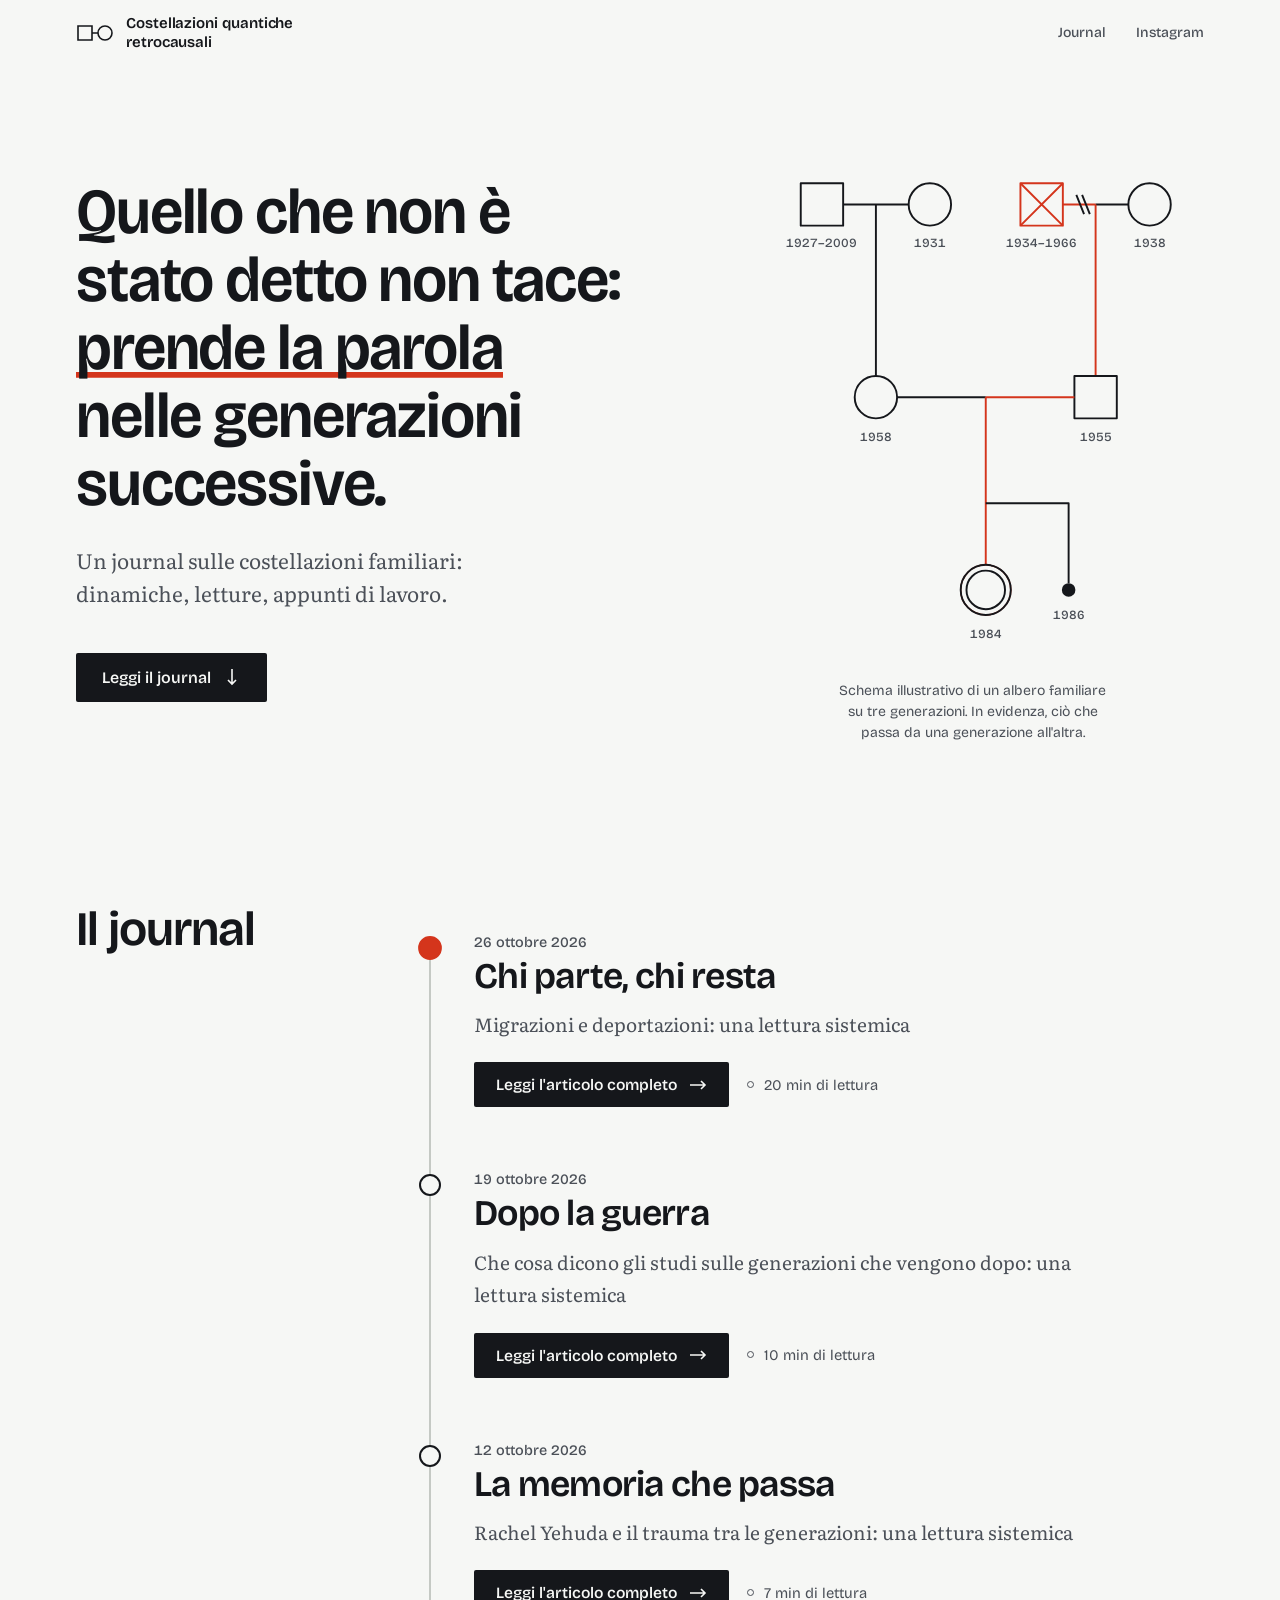
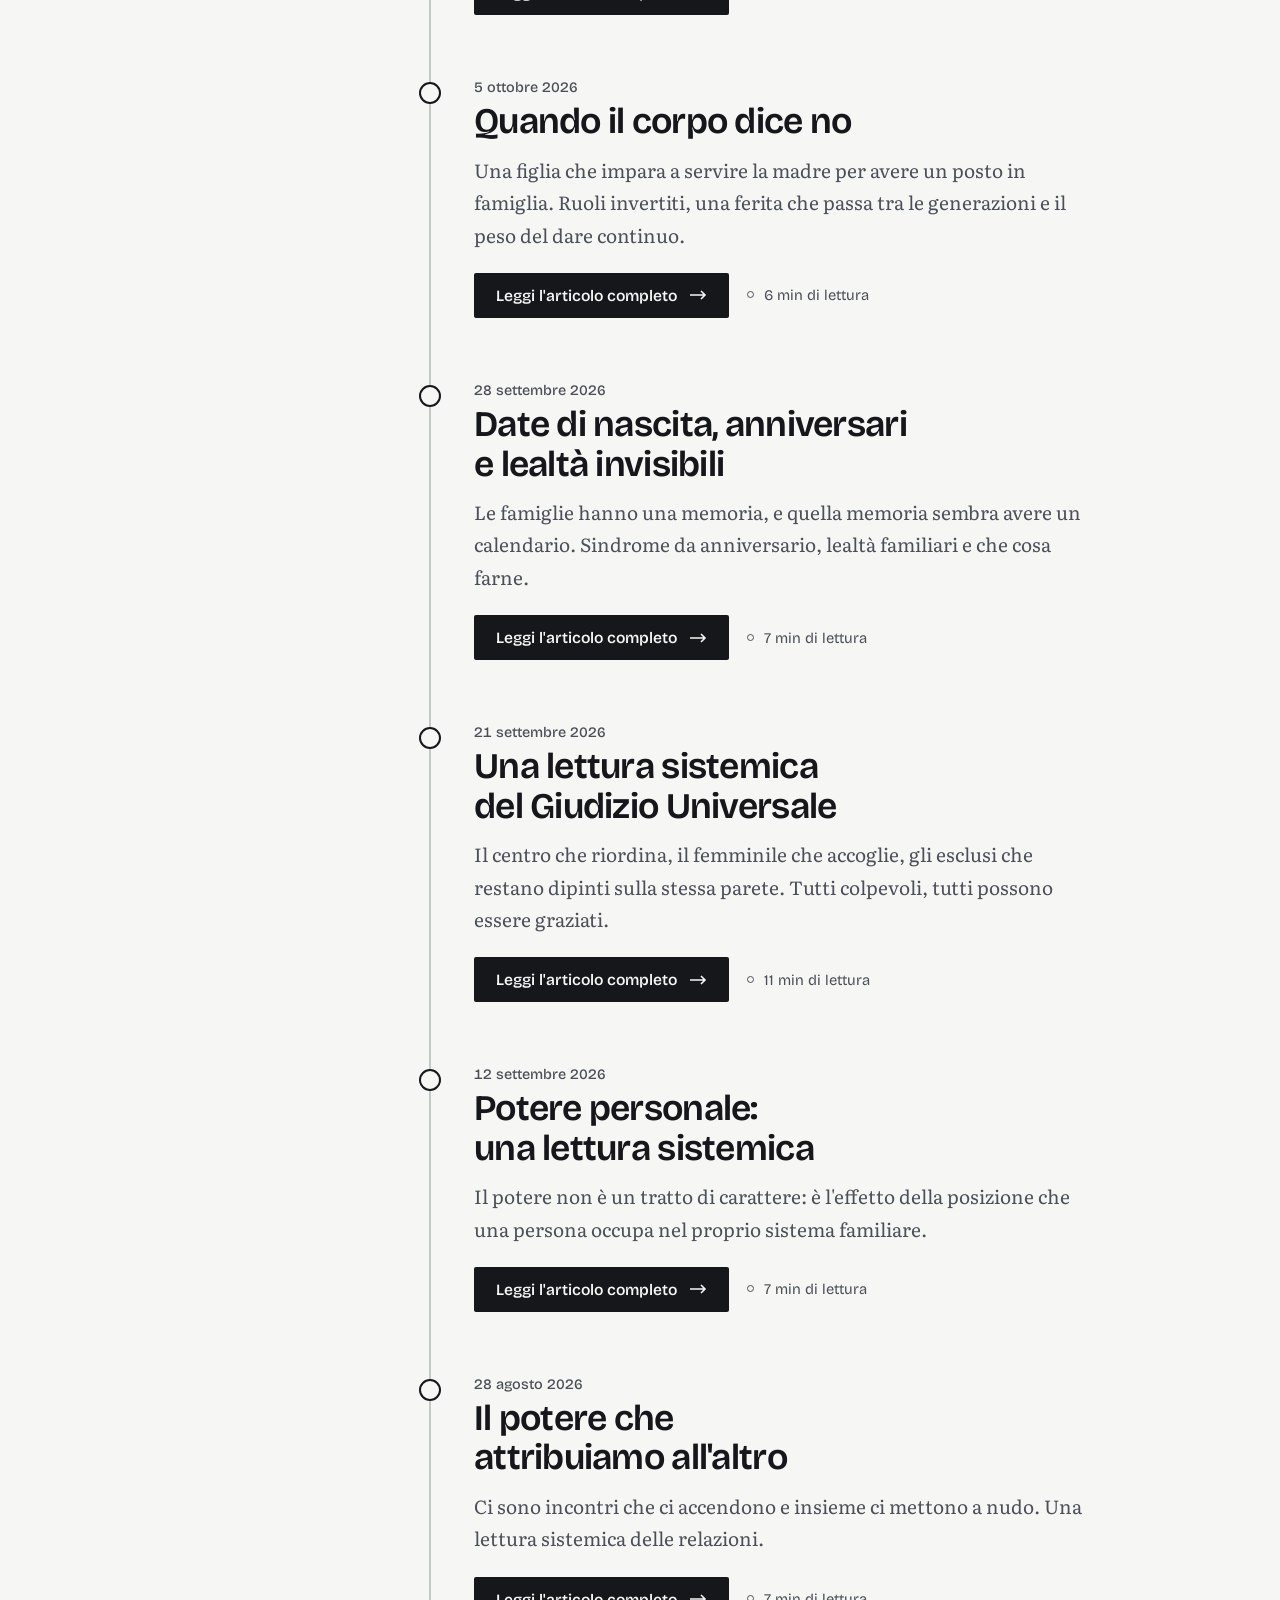
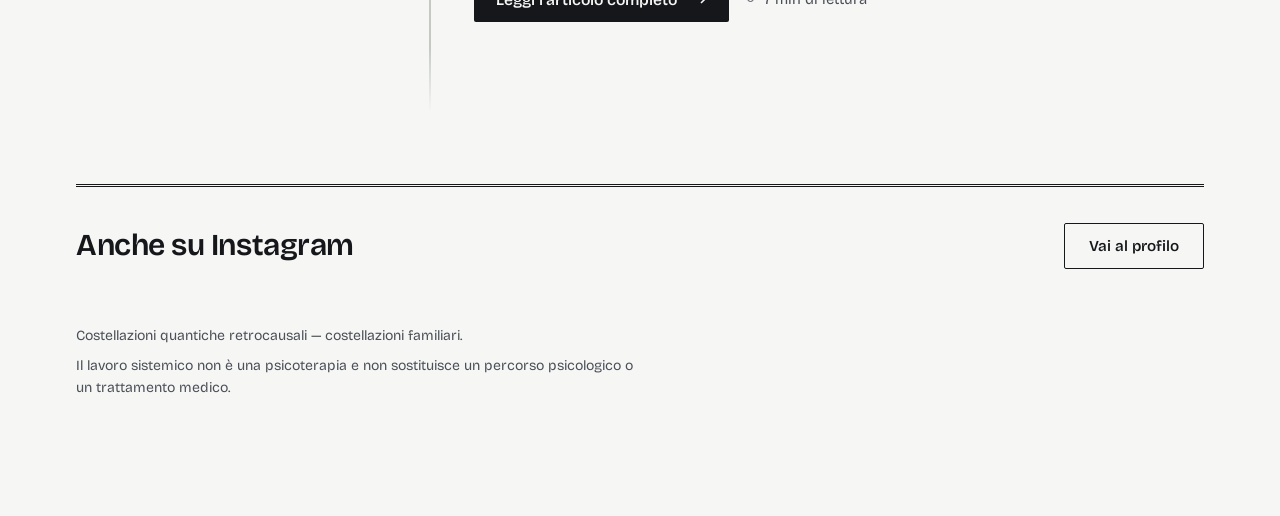
==== commit 7bf16c69: "content: add article Chi parte, chi resta Co-Authored-By: Claude Opus 5.5 <noreply@anthropic.com> Cl" ====
--- a/costellazioni/index.html
+++ b/costellazioni/index.html
@@ -345,6 +345,124 @@
   </div>
   <ol class="gen" role="list">
     <li class="filo" aria-hidden="true"></li>
+    <li class="voce" id="chi-parte-chi-resta">
+      <div class="apri" data-slug="chi-parte-chi-resta">
+        <span class="nodo" aria-hidden="true"></span>
+        <time datetime="2026-10-26">26 ottobre 2026</time>
+        <h3>Chi parte, chi resta</h3>
+        <p class="estratto">Migrazioni e deportazioni: una lettura sistemica</p>
+        <div class="azioni"><button class="leggi" type="button" aria-expanded="false" aria-controls="c-chi-parte-chi-resta"><span class="vai-t">Leggi l&#x27;articolo completo</span><svg viewBox="0 0 18 10" aria-hidden="true"><path d="M1 5h15M12 1l4 4-4 4"/></svg></button><span class="tempo"></span></div>
+      </div>
+      <div class="corpo" id="c-chi-parte-chi-resta"><div class="corpo-in"><div class="pad">
+       <div class="testo">
+      <p>Immaginiamo un villaggio della Moldavia, una domenica sera. Un bambino di nove anni aspetta davanti al telefono la videochiamata della madre. La madre vive in Italia da sei anni e si prende cura di un'anziana signora che non può più stare da sola. Il bambino vive con la nonna, va bene a scuola, non si lamenta. Quando la chiamata finisce, appoggia il telefono sul tavolo e va a dormire senza dire niente.</p>
+      <p>Anche l'anziana signora di cui la madre si prende cura ha una storia simile, solo più vecchia. Suo padre partì negli anni Cinquanta per le miniere del Belgio. Lei lo vedeva un mese all'anno, d'estate. Lui tornò dopo dodici anni, con i polmoni rovinati e una casa costruita al paese mattone su mattone, e si sedette a tavola come un ospite.</p>
+      <p>Due famiglie, due Paesi, settant'anni di distanza. E la stessa domanda: che cosa succede a chi parte, a chi resta, e a chi viene dopo?</p>
+      <p>Nell'articolo <em>Dopo la guerra</em> abbiamo visto come un evento storico possa continuare a parlare nelle generazioni successive. Le migrazioni, e ancora di più le deportazioni, sono eventi di questo tipo: grandi movimenti della storia che passano attraverso le cucine, le tavole apparecchiate, i letti dei bambini.</p>
+      <h3>Due parole da distinguere</h3>
+      <p><strong>Migrazione</strong> indica in generale lo spostamento di persone da un luogo a un altro. <strong>Deportazione</strong> indica un allontanamento forzato, spesso con violenza o costrizione.</p>
+      <p>Usarle come sinonimi rischia di cancellare una differenza importante: quella tra chi sceglie di partire, anche quando la scelta è stretta, e chi viene espulso. Tra i due estremi c'è tutta una gamma di situazioni: chi parte per lavoro, chi per raggiungere la famiglia, chi fugge da una guerra o da una persecuzione, chi lascia una terra resa invivibile dalla siccità. Più ci si avvicina alla costrizione, meno la partenza appartiene a chi la vive.</p>
+      <p>In italiano la parola <em>deportazione</em> evoca subito i treni diretti ai campi di sterminio. In questo articolo la uso in un senso più ampio, che comprende le deportazioni della storia e le espulsioni forzate di oggi: ogni volta che una persona viene allontanata contro la sua volontà dal luogo in cui viveva.</p>
+      <h3>Il principio sistemico</h3>
+      <p>La terapeuta familiare Virginia Satir paragonava la famiglia a una di quelle giostrine che si appendono sopra le culle: basta toccare un elemento perché tutti gli altri si muovano, e per ritrovare l'equilibrio serve tempo.</p>
+      <p>Una lettura sistemica guarda le migrazioni allo stesso modo. Non come "flussi" da contare, ma come movimenti che riequilibrano, o squilibrano, interi sistemi di relazioni: famiglie, comunità, economie, Stati, generazioni. Quello che accade a una persona cambia la posizione di tutte le altre. Chi parte lascia un posto vuoto. Chi arriva occupa uno spazio che prima non c'era. Chi resta deve riorganizzarsi intorno a un'assenza.</p>
+      <p>Gli effetti non dipendono soltanto da quante persone si spostano, ma da chi sono: l'età, il genere, il mestiere, il motivo della partenza, il modo in cui vengono accolte. Partire a vent'anni con un contratto in tasca non è come partire a quaranta lasciando a casa tre figli.</p>
+      <p>La deportazione, in particolare, non "chiude" un problema. Lo sposta. Sposta il dolore, la responsabilità e la mancanza in un altro punto del sistema, dove continuano ad agire.</p>
+      <h3>Le tappe di una migrazione</h3>
+      <p>Uno dei primi a guardare le migrazioni con gli occhi della terapia familiare è stato lo psichiatra argentino Carlos Sluzki. In un articolo del 1979, diventato un classico, descrisse il percorso di una famiglia che emigra come una sequenza di fasi.</p>
+      <p>C'è la <strong>preparazione</strong>, il tempo delle decisioni, delle speranze e dei timori. C'è l'<strong>atto migratorio</strong>, il viaggio vero e proprio. Poi viene una fase che Sluzki chiamò di <strong>sovracompensazione</strong>: nei primi mesi la famiglia è tutta concentrata sulla sopravvivenza. Si lavora, ci si arrangia, si stringono i denti. I conflitti vengono messi da parte, le emozioni rimandate. Funziona, ma è un equilibrio provvisorio.</p>
+      <p>Prima o poi, spesso dopo mesi o anni, arriva la <strong>decompensazione</strong>: quello che era stato messo da parte torna a galla. Crisi di coppia, sintomi, scontri tra genitori e figli. È il momento in cui molte famiglie chiedono aiuto, senza capire perché stiano male proprio adesso, quando il peggio sembrava passato.</p>
+      <p>L'ultima fase riguarda le <strong>generazioni successive</strong>: ciò che la prima generazione non ha potuto elaborare passa ai figli, sotto forma di conflitti tra i valori di casa e quelli di fuori, di silenzi, di aspettative.</p>
+      <p>È un'osservazione preziosa, perché spiega una cosa che sorprende molti: il prezzo di una migrazione non si paga solo alla partenza. Spesso si paga dopo.</p>
+      <h3>Chi resta</h3>
+      <p>Quando qualcuno parte, la famiglia non perde soltanto una persona. Perde una <strong>funzione</strong>: la cura dei figli o dei genitori anziani, la protezione, il sostegno economico, la mediazione negli affetti. Quella funzione non resta vuota a lungo. Qualcuno la prende: la nonna diventa madre, il figlio maggiore diventa padre, una figlia diventa la confidente del genitore rimasto. È la <strong>parentificazione</strong> di cui abbiamo parlato in altri articoli: bambini che occupano posti più grandi di loro, per amore e per necessità.</p>
+      <p>La storia italiana conosce bene queste famiglie. Dal 1876, anno in cui lo Stato cominciò a contarli, in un secolo sono partiti dall'Italia circa ventisei milioni di emigranti, in gran parte uomini in età da lavoro. Nei paesi del Sud e delle montagne restavano le <strong>vedove bianche</strong>: mogli che per anni non erano né sposate né vedove, che crescevano i figli da sole, mandavano avanti la terra, aspettavano lettere e rimesse. Alcuni mariti tornavano. Altri si rifacevano una famiglia oltreoceano e non tornavano più.</p>
+      <p>Oggi la stessa storia si ripete in direzione opposta. In Romania, in Moldavia, in Ucraina sono stati chiamati <strong>orfani bianchi</strong> i bambini cresciuti dai nonni o dai parenti mentre la madre lavorava all'estero, molto spesso in Italia, come assistente familiare. Nel 2005 due psichiatri ucraini, Andriy Kiselyov e Anatoliy Faifrych, coniarono l'espressione <strong>sindrome Italia</strong> per descrivere il malessere delle donne che rientravano a casa dopo anni di lavoro nelle nostre famiglie: la lontananza dai figli, la perdita del proprio ruolo, il senso di estraneità al ritorno. Col tempo l'espressione è stata usata anche per i figli rimasti a casa.</p>
+      <p>La sociologa americana Arlie Hochschild ha descritto questo fenomeno come una <strong>catena globale della cura</strong>. Una donna lascia i propri figli per occuparsi dei figli o dei genitori di un'altra famiglia, in un Paese più ricco. A casa sua, un'altra donna (una nonna, una sorella, una figlia più grande) si occupa dei bambini che lei ha lasciato. La cura scorre lungo la catena, e in fondo alla catena c'è sempre qualcuno che ne riceve di meno.</p>
+      <p>In termini sistemici è un'immagine molto chiara: l'amore e la cura non spariscono, si spostano. E ogni spostamento lascia un vuoto da qualche parte.</p>
+      <p>Per i figli, la lontananza di un genitore può portare sentimenti difficili da tenere insieme: l'abbandono, la vergogna, la gratitudine per un sacrificio fatto per loro, e una rabbia che non si può esprimere proprio perché quel sacrificio è stato fatto per loro.</p>
+      <h3>Un lutto senza funerale</h3>
+      <p>Chi resta vive spesso una forma particolare di lutto. La persona amata non è morta: è altrove. Si può telefonare, aspettare, sperare in un ritorno. Ma la sua presenza quotidiana è perduta.</p>
+      <p>La psicologa e terapeuta familiare americana Pauline Boss ha chiamato questa esperienza <strong>perdita ambigua</strong>: la situazione in cui una persona è fisicamente assente ma psicologicamente presente. È la condizione delle famiglie dei dispersi, dei rapiti, degli emigrati. La perdita ambigua non ha un rito: non c'è un funerale, non c'è un momento in cui il dolore viene riconosciuto da tutti, non c'è una fine. Il lutto resta sospeso. La famiglia non sa se aspettare o andare avanti, e spesso resta ferma a metà.</p>
+      <p>Nella deportazione il lutto è doppio. La persona espulsa perde la vita che aveva costruito: la casa, il lavoro, gli amici, a volte i figli. Chi resta perde la sua presenza quotidiana, senza una morte simbolica con cui elaborare la perdita.</p>
+      <p>Anche chi parte per scelta vive un lutto. Lo psichiatra spagnolo Joseba Achotegui ha parlato di <strong>lutto migratorio</strong> e ne ha individuato sette dimensioni: la famiglia e le persone care, la lingua, la cultura, la terra, lo status sociale, il contatto con il proprio gruppo, i rischi per l'incolumità fisica. Secondo Achotegui è un lutto parziale e ricorrente: il Paese d'origine continua a esistere, ci si può tornare, e proprio per questo la ferita si riapre a ogni partenza, a ogni telefonata, a ogni notizia da casa. Può accompagnare una persona per tutta la vita.</p>
+      <p>Quando le condizioni sono estreme (solitudine forzata, paura, fallimento del progetto migratorio, lotta quotidiana per sopravvivere) Achotegui parla di <strong>sindrome di Ulisse</strong>, dal nome dell'eroe che vagò per anni lontano da casa. E precisa un punto importante: non è una malattia mentale, ma la reazione di una persona sana a una situazione che sana non è.</p>
+      <h3>I figli tra due mondi</h3>
+      <p>I figli dei migranti crescono spesso con un piede in due mondi: il Paese in cui sono nati, o in cui sono arrivati da piccoli, e quello da cui vengono i genitori.</p>
+      <p>Ivan Böszörményi-Nagy, uno dei padri della terapia familiare, ha parlato di <strong>lealtà scissa</strong>: la condizione di chi sente che essere fedele a una parte significa tradire l'altra. È quello che vive un figlio a cui i genitori chiedono, senza dirlo, di non diventare troppo diverso da loro, mentre la scuola e gli amici gli chiedono di non restare troppo diverso da loro. Ogni passo verso un mondo può sembrare un passo lontano dall'altro.</p>
+      <p>C'è poi un fenomeno molto concreto: i figli che fanno da <strong>interpreti</strong> per i genitori. Traducono dal medico, in banca, ai colloqui con gli insegnanti, negli uffici. Gli studiosi lo chiamano <em>language brokering</em>, mediazione linguistica. Le ricerche mostrano effetti diversi. In molti casi i ragazzi ne ricavano competenze e un senso di orgoglio. In altri, soprattutto quando le situazioni sono troppo pesanti per la loro età (una diagnosi, uno sfratto, un problema con i documenti), si trovano a reggere responsabilità da adulti. In termini sistemici è una forma di parentificazione: per qualche ora il bambino diventa il genitore dei propri genitori.</p>
+      <p>E poi ci sono i silenzi. Molte famiglie emigrate hanno scelto di non insegnare ai figli la lingua d'origine, di non raccontare, di rendersi il più possibile invisibili. A volte per proteggere i figli dalla discriminazione, a volte per vergogna. Lo storico americano Marcus Lee Hansen, figlio di immigrati scandinavi, descrisse già negli anni Trenta un fenomeno che da lui prese il nome: <em>ciò che il figlio vuole dimenticare, il nipote vuole ricordare</em>. La seconda generazione cerca spesso di lasciarsi alle spalle le origini; la terza torna a cercarle. Molti nipoti di emigrati italiani in America, in Argentina, in Belgio oggi ricostruiscono l'albero genealogico, imparano qualche parola di dialetto, vengono a vedere il paese dei bisnonni.</p>
+      <p>Paura, instabilità, case cambiate di continuo, stigma: tutto questo può diventare un'<strong>eredità relazionale</strong>, e influenzare il senso di appartenenza dei figli molto tempo dopo che le condizioni materiali sono migliorate.</p>
+      <h3>Le comunità di partenza</h3>
+      <p>Anche i luoghi da cui si parte cambiano.</p>
+      <p><strong>Lo svuotamento.</strong> Le partenze modificano la composizione delle comunità per età, per genere, per competenze. Spesso partono i giovani, gli uomini in età da lavoro, le persone più qualificate. Chi conosce i paesi dell'Appennino o dell'entroterra del Sud sa che cosa resta: case chiuse, scuole che non riaprono, anziani soli.</p>
+      <p><strong>Le rimesse.</strong> I soldi mandati a casa dagli emigrati possono sostenere famiglie e interi territori: case costruite, figli fatti studiare, attività avviate. Ma possono anche creare dipendenza, e nuove disuguaglianze tra chi ha parenti all'estero e chi non li ha. La sociologa Peggy Levitt ha mostrato che gli emigrati mandano a casa anche altro: idee, abitudini, modi di intendere la famiglia, il lavoro, il rapporto tra uomini e donne. Le ha chiamate <strong>rimesse sociali</strong>.</p>
+      <p><strong>L'autorità familiare.</strong> Quando i giovani partono, gli anziani possono perdere il loro ruolo di guida. Quando i giovani tornano, portano con sé modelli che mettono in discussione le gerarchie tradizionali. La famiglia deve ridefinire chi decide, chi consiglia, chi ha l'ultima parola.</p>
+      <p><strong>L'effetto valvola.</strong> L'economista Albert Hirschman distingueva due modi di reagire a una situazione che non funziona: andarsene oppure protestare per cambiarla. Quando andarsene è possibile, la pressione per cambiare le cose si abbassa. In contesti molto poveri o autoritari l'emigrazione può funzionare come una valvola: riduce la tensione sociale interna, ma non risolve le cause che l'hanno prodotta. E chi avrebbe potuto cambiare le cose, spesso, è proprio chi se n'è andato.</p>
+      <h3>Le comunità di arrivo</h3>
+      <p>Anche il sistema che accoglie si trasforma.</p>
+      <p><strong>Arricchimento e tensione, insieme.</strong> L'arrivo di nuove persone può sostenere il lavoro, i servizi, la demografia di territori che invecchiano. Ma può anche attivare paure, una competizione percepita per le risorse, processi di esclusione. Le due cose accadono contemporaneamente, e un discorso che ne veda solo una non descrive la realtà.</p>
+      <p><strong>Lo spostamento del conflitto.</strong> Nelle famiglie si osserva spesso un meccanismo che lo psichiatra Murray Bowen chiamava <strong>triangolazione</strong>: quando la tensione tra due persone diventa insostenibile, viene deviata su una terza, di solito la più fragile. È così che un figlio può diventare "il problema" di una coppia che non riesce a parlarsi. Qualcosa di simile può accadere su scala più grande. Una comunità può attribuire ai nuovi arrivati difficoltà che nascono anche altrove: disuguaglianze, mancanza di case, lavoro precario, scelte politiche. Il gruppo più vulnerabile diventa il <strong>capro espiatorio</strong>, e il conflitto, per così dire, viene "deportato" su di lui. Questo non significa che le difficoltà della convivenza non esistano: esistono, e vanno nominate. Significa che quando un gruppo diventa la spiegazione di tutto, il sistema smette di guardare le proprie altre fratture.</p>
+      <p><strong>Chi c'era prima e chi arriva.</strong> Il lavoro sistemico ha qualcosa da dire anche qui. Ogni sistema ha una sua storia, e chi c'era prima ha un posto che chiede di essere riconosciuto. Chi arriva trova più facilmente il proprio posto quando rispetta quello di chi lo ha preceduto; e il sistema che accoglie si allarga davvero quando riconosce a chi arriva un posto pieno, non provvisorio. Perché funzioni, il riconoscimento deve andare in entrambe le direzioni.</p>
+      <p><strong>Nuove appartenenze.</strong> Nascono famiglie miste, comunità nuove, identità che tengono insieme più origini. Il sistema si allarga. Ma perché l'integrazione sia reale servono tempo, riconoscimento e condizioni materiali concrete: una casa, un lavoro, una scuola che funzioni.</p>
+      <h3>Quando la partenza è imposta</h3>
+      <p>La deportazione ha effetti particolarmente sistemici per una ragione semplice: non limita soltanto un movimento, ma interrompe relazioni già costruite. Una persona viene tolta da una rete di legami (un coniuge, dei figli, un datore di lavoro, dei vicini) e quella rete deve riorganizzarsi di colpo.</p>
+      <p>Non è compito di questo articolo stabilire quali politiche migratorie siano giuste: è una scelta che spetta alla politica e ai cittadini. Lo sguardo sistemico chiede un'altra cosa: vedere tutte le conseguenze, anche quelle che non compaiono nelle statistiche.</p>
+      <p><strong>La paura che arriva nel corpo.</strong> Chi viene espulso, e chi teme di esserlo, vive in uno stato di minaccia che può alterare la fiducia, il sonno, le relazioni, la capacità di progettare il futuro. Uno studio dell'Università del Michigan lo ha mostrato in modo impressionante. Nel 2008, a Postville, in Iowa, una retata in uno stabilimento di lavorazione della carne portò all'arresto di 389 lavoratori, quasi tutti latinoamericani. Nelle 37 settimane successive, il tempo di una gravidanza, i bambini nati in Iowa da madri latinoamericane avevano un rischio di basso peso alla nascita più alto del 24% rispetto allo stesso periodo dell'anno precedente. L'effetto riguardava anche le madri nate negli Stati Uniti, che l'espulsione non poteva toccare. La paura aveva raggiunto persone che non erano coinvolte direttamente, e attraverso di loro bambini non ancora nati.</p>
+      <p><strong>I figli.</strong> La sociologa Joanna Dreby, che ha studiato a lungo le famiglie messicane negli Stati Uniti, ha descritto gli effetti delle espulsioni con l'immagine di una piramide. In cima ci sono i bambini che vedono un genitore espulso e la famiglia spezzata per sempre: sono relativamente pochi. Alla base ci sono moltissimi altri bambini, anche cittadini americani, che crescono con la paura costante che possa succedere. Temono per la stabilità della famiglia, associano l'essere immigrati all'essere fuori legge, e tendono a nascondere le proprie origini. È lo stesso movimento che Hansen aveva osservato nella seconda generazione, ma imposto dalla paura.</p>
+      <p><strong>Quando una parte diventa il tutto.</strong> Chi vive senza documenti in regola rischia di essere visto prima di tutto come "irregolare", prima ancora che come lavoratore, genitore, vicino di casa, cittadino in costruzione. In termini sistemici è un fenomeno noto: una sola caratteristica finisce per definire l'intera persona, e le altre appartenenze (familiari, lavorative, di quartiere) diventano invisibili.</p>
+      <p><strong>Un effetto deterrente ambivalente.</strong> Le politiche più restrittive possono scoraggiare alcune partenze, ma producono anche effetti inattesi. Il sociologo Douglas Massey e i suoi colleghi, che studiano da decenni la migrazione tra Messico e Stati Uniti, hanno osservato che il rafforzamento dei controlli alla frontiera ha reso gli attraversamenti più costosi e più pericolosi. Il risultato è stato che molti migranti hanno smesso di tornare a casa: una migrazione fatta di andate e ritorni stagionali si è trasformata in una presenza stabile. Il controllo, in altre parole, ha spostato il movimento invece di fermarlo, e lo ha reso più rischioso.</p>
+      <p><strong>Il ritorno che non risolve.</strong> Chi viene rimandato indietro torna spesso in una comunità che non è più la stessa. Ci possono essere debiti contratti per il viaggio, la vergogna del fallimento, la perdita dello status che la partenza aveva promesso, una famiglia che nel frattempo si è riorganizzata senza di lui. Il sociologo algerino Abdelmalek Sayad ha descritto la condizione del migrante come una <strong>doppia assenza</strong>: assente dal Paese che ha lasciato, mai del tutto presente in quello in cui vive. Chi torna, per scelta o per forza, scopre spesso di non appartenere più pienamente a nessuno dei due.</p>
+      <h3>Una lettura sistemica</h3>
+      <p>Che cosa aggiungono le costellazioni familiari a tutto questo? Ancora una volta, alcune domande.</p>
+      <p><strong>Chi è rimasto indietro?</strong> Nelle famiglie emigrate c'è quasi sempre qualcuno che è rimasto: i genitori anziani, un fratello, una prima moglie, un figlio affidato ai nonni. Con il tempo queste persone rischiano di uscire dal racconto familiare. Nel lavoro sistemico si osserva che chi viene escluso dalla memoria di una famiglia non scompare: tende a essere rappresentato, senza saperlo, da qualcuno che arriva dopo.</p>
+      <p><strong>La terra d'origine ha un posto?</strong> Nelle costellazioni capita spesso di dare un rappresentante non solo alle persone, ma anche al Paese da cui si viene e a quello in cui si vive. Quando la terra d'origine è disprezzata, rimossa o idealizzata, i discendenti possono sentirsi senza radici. Quando le si riconosce il suo posto, con ciò che ha dato e ciò che non ha potuto dare, diventa una risorsa.</p>
+      <p><strong>Chi ha pagato il prezzo, e chi sente di doverlo restituire?</strong> Molte migrazioni sono raccontate come un sacrificio fatto per i figli: <em>l'ho fatto per voi</em>. Böszörményi-Nagy parlava di un <strong>libro dei conti</strong> familiare, in cui si registra, senza che nessuno lo dica, ciò che si è dato e ciò che si è ricevuto. Un figlio che sente di avere un debito enorme può vivere come se non avesse il diritto di sbagliare, di scegliere una strada diversa, o di essere più felice di chi si è sacrificato per lui.</p>
+      <p><strong>Quale lealtà è ancora attiva?</strong> Non sentirsi mai a casa da nessuna parte. Tenere la valigia pronta. Non comprare casa, perché prima o poi si tornerà. Non imparare bene la lingua del posto. Coltivare la nostalgia come una forma di fedeltà.</p>
+      <p><strong>Chi è stato mandato via?</strong> Anche nelle famiglie italiane ci sono storie di partenze forzate: deportati, esuli, profughi, emigrati rimpatriati contro la loro volontà. E ci sono, a volte, storie di chi ha contribuito a mandare via qualcun altro. Come per la guerra, lo sguardo sistemico non cerca colpevoli da condannare né vittime da compatire: cerca di riportare alla luce ciò che è rimasto al buio, perché smetta di agire in silenzio.</p>
+      <h3>Che cosa protegge</h3>
+      <p>Le ricerche e l'esperienza di chi lavora con le famiglie, lette insieme, indicano alcune cose che fanno la differenza.</p>
+      <ul>
+<li><strong>Raccontare la partenza.</strong> Perché si è partiti, che cosa si è lasciato, che cosa si è trovato. Una storia raccontata, anche dolorosa, pesa meno di una storia taciuta.</li>
+<li><strong>Dare un posto a chi è rimasto.</strong> Nominare i nonni lontani, i fratelli rimasti al paese, chi non ce l'ha fatta. Tenerli dentro il racconto.</li>
+<li><strong>Riconoscere le perdite ambigue.</strong> Pauline Boss suggerisce di non aspettare che l'ambiguità si risolva per ricominciare a vivere: si può imparare a tenere insieme l'assenza e la presenza, e trovare piccoli riti che diano un nome a ciò che si è perso.</li>
+<li><strong>Tenere vivi i ponti.</strong> La lingua d'origine, le visite, le telefonate, le ricette, le feste: non come nostalgia, ma come un'appartenenza che continua.</li>
+<li><strong>Onorare il coraggio.</strong> Chi è partito non porta con sé solo la ferita, ma anche la forza di aver ricominciato da capo. Anche questa è un'eredità, e va trasmessa.</li>
+<li><strong>Condizioni di accoglienza reali.</strong> Nessun lavoro interiore sostituisce una casa, un lavoro, una scuola, un posto riconosciuto nella comunità.</li>
+</ul>
+      <h3>La domanda utile</h3>
+      <p>Le migrazioni non nascono dal nulla. Sono l'esito di processi più ampi (economici, politici, ambientali, culturali) che condizionano lo sviluppo e i modi di vivere di tutte le società coinvolte: quelle da cui si parte e quelle in cui si arriva.</p>
+      <p>Per questo la domanda sistemica più utile non è <em>"come li fermiamo?"</em>, e nemmeno <em>"come li accogliamo tutti?"</em>. È un'altra:</p>
+      <p class="citazione"><em>Quali squilibri rendono la partenza più sopportabile del restare, e quali condizioni rendono l'arrivo meno minaccioso per tutti?</em></p>
+      <h3>Una frattura che continua a parlare</h3>
+      <p>Il bambino che in Moldavia aspetta la telefonata della domenica e l'anziana signora che da piccola vedeva il padre un mese all'anno non si conoscono. Eppure sono legati da un filo: la stessa assenza, a settant'anni di distanza, passata da una famiglia all'altra lungo la catena della cura.</p>
+      <p>Le deportazioni non eliminano il movimento: lo trasformano in trauma, spostano il conflitto e lasciano nelle famiglie e nelle comunità una frattura che continua a parlare attraverso le generazioni. Le migrazioni, anche quando sono scelte, lasciano posti vuoti e posti nuovi da abitare.</p>
+      <p>Ma, come per la guerra, il loro cammino passa attraverso le relazioni. E dove una storia può essere raccontata, chi parte, chi resta e chi viene dopo possono ritrovare, ciascuno, il proprio posto.</p>
+      <p class="nota fine"><em>Questa è una chiave di lettura, non una legge. Le dinamiche descritte sono ipotesi di lavoro utilizzate in ambito sistemico: illuminano molto, ma non spiegano tutto, e accanto a esse agiscono il temperamento, le esperienze personali e il contesto in cui si vive. Il lavoro sistemico non è una psicoterapia e non sostituisce un percorso psicologico o un trattamento medico.</em></p>
+      <h3>Fonti</h3>
+      <ul class="fonti">
+<li>Satir V. (1972), <em>Peoplemaking</em>, Science and Behavior Books.</li>
+<li>Sluzki C.E. (1979), <em>Migration and family conflict</em>, Family Process, 18(4).</li>
+<li>Fondazione Paolo Cresci per la storia dell'emigrazione italiana, statistiche sull'emigrazione italiana dal 1876.</li>
+<li>Hochschild A.R. (2000), <em>Global care chains and emotional surplus value</em>, in W. Hutton, A. Giddens (a cura di), <em>On the Edge: Living with Global Capitalism</em>, Jonathan Cape.</li>
+<li>Il Post (2017), <em>Le donne ucraine in Italia, lontane dai loro figli</em> (sulla "sindrome Italia").</li>
+<li>Boss P. (1999), <em>Ambiguous Loss: Learning to Live with Unresolved Grief</em>, Harvard University Press.</li>
+<li>Achotegui J. (2004), <em>Emigrar en situación extrema: el síndrome del inmigrante con estrés crónico y múltiple (síndrome de Ulises)</em>, Norte de Salud Mental, 21.</li>
+<li>Böszörményi-Nagy I., Spark G.M. (1973), <em>Invisible Loyalties</em>, Harper &amp; Row (trad. it. <em>Lealtà invisibili</em>, Astrolabio).</li>
+<li>Morales A., Hanson W.E. (2005), <em>Language brokering: an integrative review of the literature</em>, Hispanic Journal of Behavioral Sciences.</li>
+<li>Hansen M.L. (1938), <em>The Problem of the Third Generation Immigrant</em>, Augustana Historical Society.</li>
+<li>Levitt P. (1998), <em>Social remittances: migration driven local-level forms of cultural diffusion</em>, International Migration Review.</li>
+<li>Hirschman A.O. (1970), <em>Exit, Voice, and Loyalty</em>, Harvard University Press (trad. it. <em>Lealtà, defezione, protesta</em>, Bompiani).</li>
+<li>Bowen M. (1978), <em>Family Therapy in Clinical Practice</em>, Jason Aronson.</li>
+<li>Novak N.L., Geronimus A.T., Martinez-Cardoso A.M. (2017), <em>Change in birth outcomes among infants born to Latina mothers after a major immigration raid</em>, International Journal of Epidemiology.</li>
+<li>Dreby J. (2012), <em>The burden of deportation on children in Mexican immigrant families</em>, Journal of Marriage and Family.</li>
+<li>Massey D.S., Durand J., Pren K.A. (2016), <em>Why border enforcement backfired</em>, American Journal of Sociology.</li>
+<li>Sayad A. (1999), <em>La double absence</em>, Seuil (trad. it. <em>La doppia assenza</em>, Raffaello Cortina, 2002).</li>
+</ul>
+       </div>
+       <div class="fine-art"><button class="btn-c" type="button" data-chiudi><svg viewBox="0 0 10 10" aria-hidden="true"><path d="M1 1l8 8M9 1L1 9"/></svg><span>Chiudi l&#x27;articolo</span></button></div>
+      </div></div></div>
+    </li>
     <li class="voce" id="dopo-la-guerra">
       <div class="apri" data-slug="dopo-la-guerra">
         <span class="nodo" aria-hidden="true"></span>
@@ -361,7 +479,7 @@
       <h3>Due parole da distinguere</h3>
       <p>Prima di cominciare serve una distinzione, perché nei titoli dei giornali viene quasi sempre ignorata.</p>
       <p>Si parla di effetti <strong>intergenerazionali</strong> quando passano da una generazione a quella immediatamente successiva: da un genitore che ha vissuto la guerra al figlio. Si parla di effetti <strong>transgenerazionali</strong>, in senso stretto, quando arrivano a generazioni che non sono mai state esposte all'evento, nemmeno nel grembo materno: i nipoti, i pronipoti.</p>
-      <p>La distinzione conta. Se una donna incinta vive un bombardamento o una carestia, anche il bambino che porta in grembo ne è esposto direttamente. Quello che gli accade non è un'eredità misteriosa: è un'esperienza vissuta prima di nascere.</p>
+      <p>La distinzione conta. Se una donna incinta vive un bombardamento o una carestia, anche il bambino che porta in grembo vi è esposto direttamente. Quello che gli accade non è un'eredità misteriosa: è un'esperienza vissuta prima di nascere.</p>
       <h3>Quello che si può misurare</h3>
       <p>Alcuni studi sono diventati classici, e vale la pena conoscerli.</p>
       <p><strong>L'inverno della fame.</strong> Tra il 1944 e il 1945 i Paesi Bassi occupati furono colpiti da una carestia gravissima. Sessant'anni dopo, un gruppo di ricercatori guidato da Bastiaan Heijmans confrontò le persone concepite durante la carestia con i loro fratelli e sorelle nati in tempi normali. Nelle prime si osservò una metilazione diversa di un gene legato alla crescita, <em>IGF2</em>: una traccia epigenetica, cioè una modifica non nel gene ma nel modo in cui viene attivato. Il confronto tra fratelli è prezioso, perché tiene ferma la famiglia e cambia solo l'esposizione alla fame.</p>
@@ -378,8 +496,8 @@
       <h3>La famiglia come luogo della trasmissione</h3>
       <p>Quel "qualcosa" è, in gran parte, la famiglia.</p>
       <p><strong>Il silenzio.</strong> La psicologa Yael Danieli, che dagli anni Settanta lavora con i sopravvissuti alla Shoah e con i loro figli, ha chiamato <strong>congiura del silenzio</strong> quello che accadde dopo la guerra. I sopravvissuti impararono presto che il mondo intorno a loro non voleva ascoltare. Smisero di parlare. E quel silenzio, dice Danieli, poteva ferire quasi quanto il trauma stesso, perché lasciava i figli soli davanti a qualcosa che sentivano senza poterlo capire.</p>
-      <p>Danieli ha anche osservato che le famiglie si organizzano intorno al trauma in modi molto diversi. In alcune prevale il ruolo di vittima. In altre l'intorpidimento emotivo: si va avanti, ma senza sentire. In altre ancora lo spirito combattivo, o il bisogno di dimostrare a ogni costo di essercela fatta. Lo stesso evento storico, in case diverse, diventa un clima diverso.</p>
-      <p><strong>La differenziazione.</strong> Uno studio del 2015 su figli adulti di soldati israeliani fatti prigionieri nella guerra del 1973 ha trovato in loro più sintomi di traumatizzazione secondaria rispetto ai figli di altri veterani. Il dato più interessante, però, è un altro: a fare da ponte tra la sofferenza del padre e quella dei figli era la loro <strong>differenziazione del sé</strong>. È un concetto che viene dalla teoria sistemica della famiglia di Murray Bowen, e indica la capacità di restare in contatto con la propria famiglia senza esserne travolti: di sentire il dolore di un genitore senza confonderlo con il proprio. I figli che faticavano di più erano quelli che reagivano in modo più reattivo, o che si erano tagliati fuori emotivamente.</p>
+      <p>Danieli ha anche osservato che le famiglie si organizzano intorno al trauma in modi molto diversi. In alcune prevale il ruolo di vittima. In altre l'intorpidimento emotivo: si va avanti, ma senza sentire. In altre ancora lo spirito combattivo, o il bisogno di dimostrare a ogni costo di avercela fatta. Lo stesso evento storico, in case diverse, diventa un clima diverso.</p>
+      <p><strong>La differenziazione.</strong> Uno studio del 2015 su figli adulti di soldati israeliani fatti prigionieri nella guerra del 1973 ha trovato in loro più sintomi di traumatizzazione secondaria rispetto ai figli di altri veterani. Il dato più interessante, però, è un altro: a fare da ponte tra la sofferenza del padre e quella dei figli era la loro <strong>differenziazione del sé</strong>. È un concetto che viene dalla teoria sistemica della famiglia di Murray Bowen, e indica la capacità di restare in contatto con la propria famiglia senza esserne travolti: di sentire il dolore di un genitore senza confonderlo con il proprio. I figli che faticavano di più erano quelli più reattivi, o quelli che si erano tagliati fuori emotivamente.</p>
       <p>In altre parole, il trauma del padre arriva ai figli soprattutto attraverso la forma della relazione.</p>
       <p><strong>I rifugiati.</strong> Una revisione sistematica del 2017 sulle famiglie di rifugiati ha raccolto risultati in parte diversi tra loro, ma con un filo comune: gli effetti del trauma dei genitori sui figli passano molto attraverso il modo in cui si cresce un figlio, attraverso la comunicazione in famiglia e attraverso i significati che la famiglia dà a ciò che ha vissuto.</p>
       <h3>I figli e i nipoti della guerra</h3>
@@ -481,7 +599,7 @@
       <h3>Guardare la famiglia insieme</h3>
       <p>Un lavoro sistemico sulla famiglia — e, quando serve, un percorso di terapia familiare condotto da un professionista — può aiutare a rendere visibili i legami tra il malessere di una persona, la storia della sua famiglia e il contesto storico in cui quella storia si è svolta.</p>
       <p>Uno strumento utile è il <strong>genogramma</strong>: una mappa della famiglia su più generazioni, in cui si annotano lutti, migrazioni, separazioni, racconti che si ripetono, silenzi, ruoli assunti dai figli, idee condivise sulla sicurezza, sul dovere, sulla felicità.</p>
-      <p>L'obiettivo non è trovare un colpevole. È capire come quella famiglia abbia cercato di sopravvivere, e quali strategie, un tempo necessarie, oggi possano essere diventate una gabbia. La vigilanza che un tempo salvava la vita, oggi può impedire di viverla.</p>
+      <p>L'obiettivo non è trovare un colpevole. È capire come quella famiglia abbia cercato di sopravvivere, e quali strategie, un tempo necessarie, oggi possano essere diventate una gabbia. La vigilanza che un tempo salvava la vita oggi può impedire di viverla.</p>
       <h3>Né vittime né destinatari passivi</h3>
       <p>Il trauma di una catastrofe storica può continuare a farsi sentire nelle generazioni successive. Non solo, forse, attraverso possibili tracce biologiche, ma soprattutto attraverso il modo in cui la famiglia organizza la sicurezza, la memoria, la protezione, la distanza e l'appartenenza.</p>
       <p>Ma il figlio non è un semplice destinatario passivo di un trauma ereditato. È parte di un sistema che, dopo una frattura enorme, ha cercato con tutte le sue forze di restare in piedi e di continuare.</p>
@@ -769,7 +887,7 @@
       <p>Queste convinzioni diventano invisibili proprio perché sono arrivate presto, prima che avessimo parole per discuterle. Non le condividiamo, eppure possiamo ritrovarci a viverle.</p>
       <p class="citazione">Sto riconoscendo in lui una qualità reale, o sto ripetendo l&#x27;antica idea che il potere appartenga soprattutto al maschile?</p>
       <h3>Lealtà invisibili</h3>
-      <p>In lavoro sistemico si parla di <em>lealtà invisibili</em> per indicare quei legami interiori attraverso cui, senza saperlo, restiamo fedeli alla nostra famiglia.</p>
+      <p>Nel lavoro sistemico si parla di <em>lealtà invisibili</em> per indicare quei legami interiori attraverso cui, senza saperlo, restiamo fedeli alla nostra famiglia.</p>
       <p>Una fedeltà di questo tipo può prendere forme molto diverse. Può portarci a scegliere persone emotivamente non disponibili, o a innamorarci proprio di chi mantiene le distanze. Può farci vivere l&#x27;attesa come una prova d&#x27;amore, o attrarci verso chi ha molte relazioni. Può assegnarci il ruolo di colei che comprende, aspetta, salva. E può spingerci a evitare la reciprocità nel momento esatto in cui diventa concreta e possibile — perché una reciprocità piena rischierebbe di smentire il modello familiare in cui l&#x27;amore non è mai del tutto accessibile.</p>
       <p>Nulla di tutto questo significa che le nostre scelte sentimentali siano decise dagli antenati. La storia familiare è una chiave di lettura tra le altre: contano anche il temperamento, le esperienze personali, il contesto culturale, le relazioni che ci hanno formate lungo la strada.</p>
       <p class="citazione">Quale posizione relazionale sto ripetendo? E quale posizione nuova vorrei sperimentare?</p>
@@ -823,7 +941,7 @@
 <footer class="piede">
   <p>Costellazioni quantiche retrocausali — costellazioni familiari.</p>
   <p>Il lavoro sistemico non è una psicoterapia e non sostituisce un percorso psicologico o un trattamento medico.</p>
-  <!-- versione 19 ottobre 2026 · v13 -->
+  <!-- versione 26 ottobre 2026 · v15 -->
 </footer>
 
 <button class="pill" id="pill" type="button" aria-haspopup="dialog" aria-controls="foglio" hidden>
